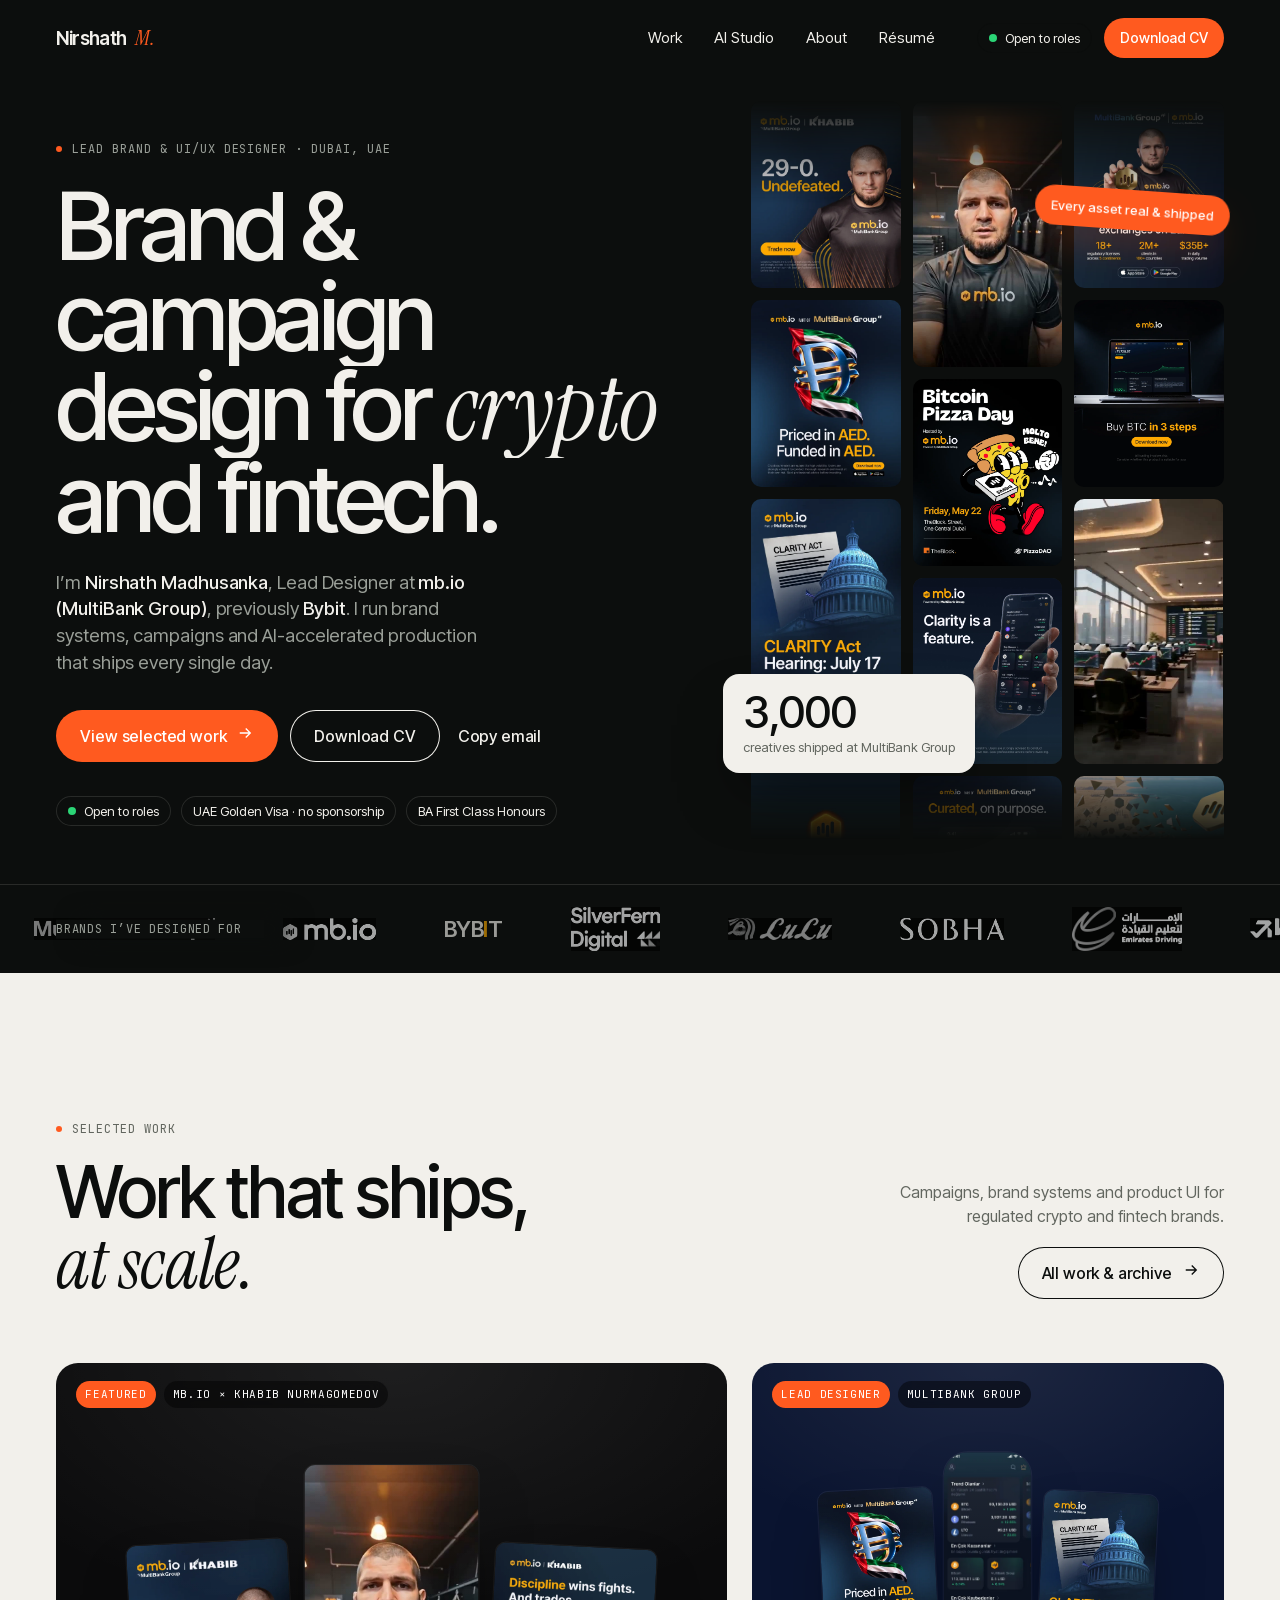
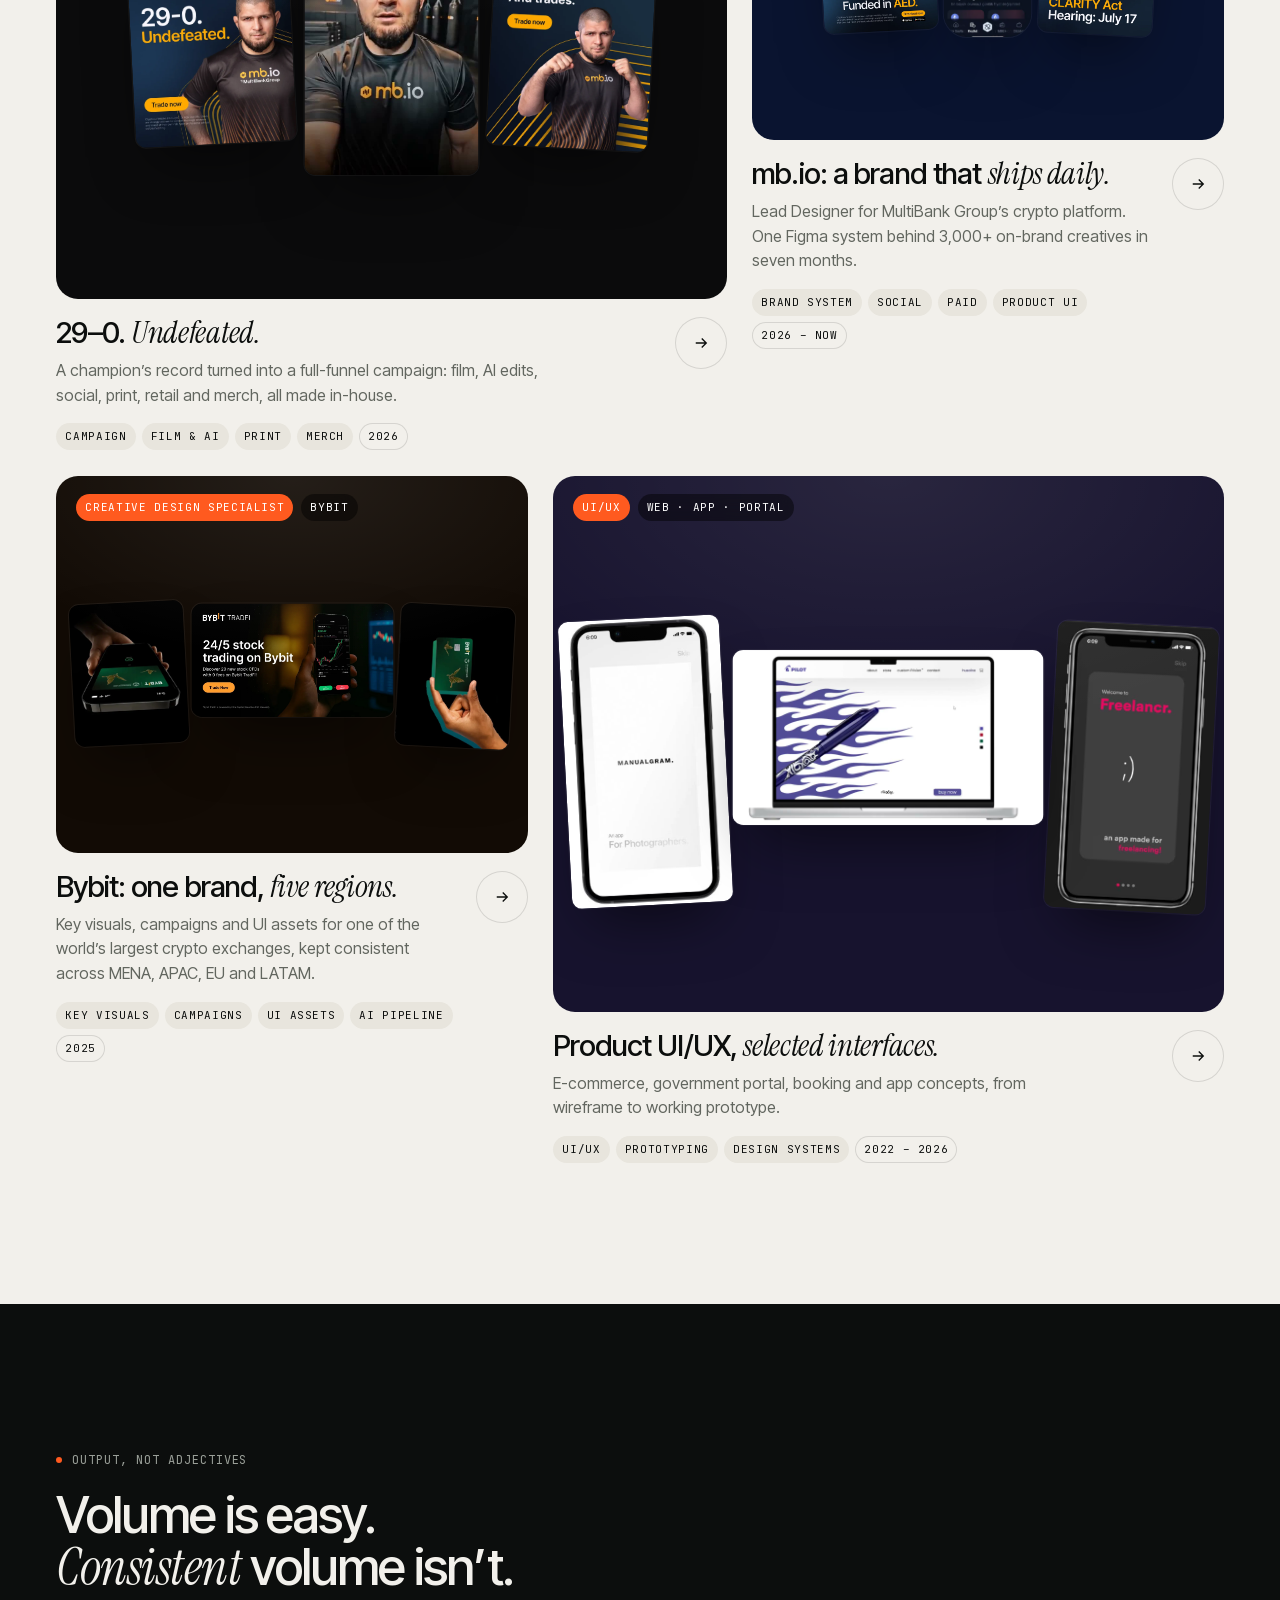
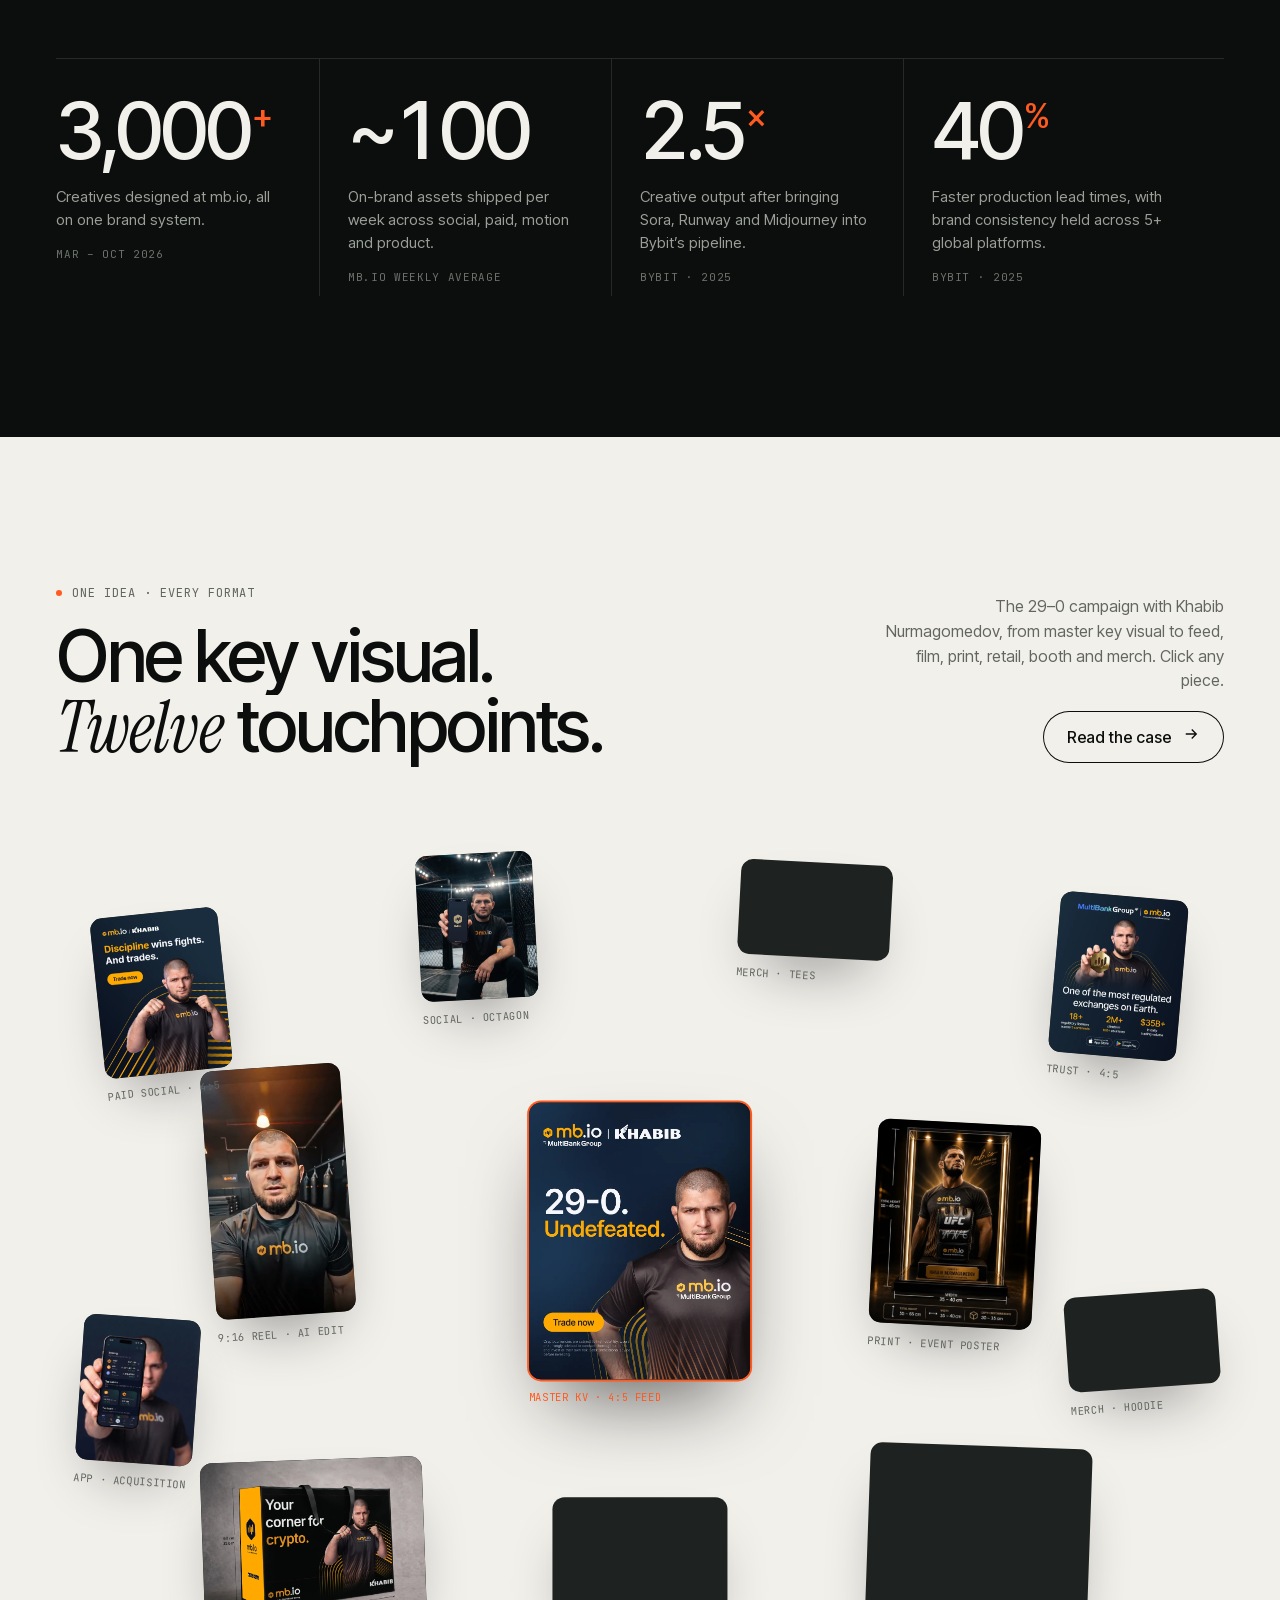
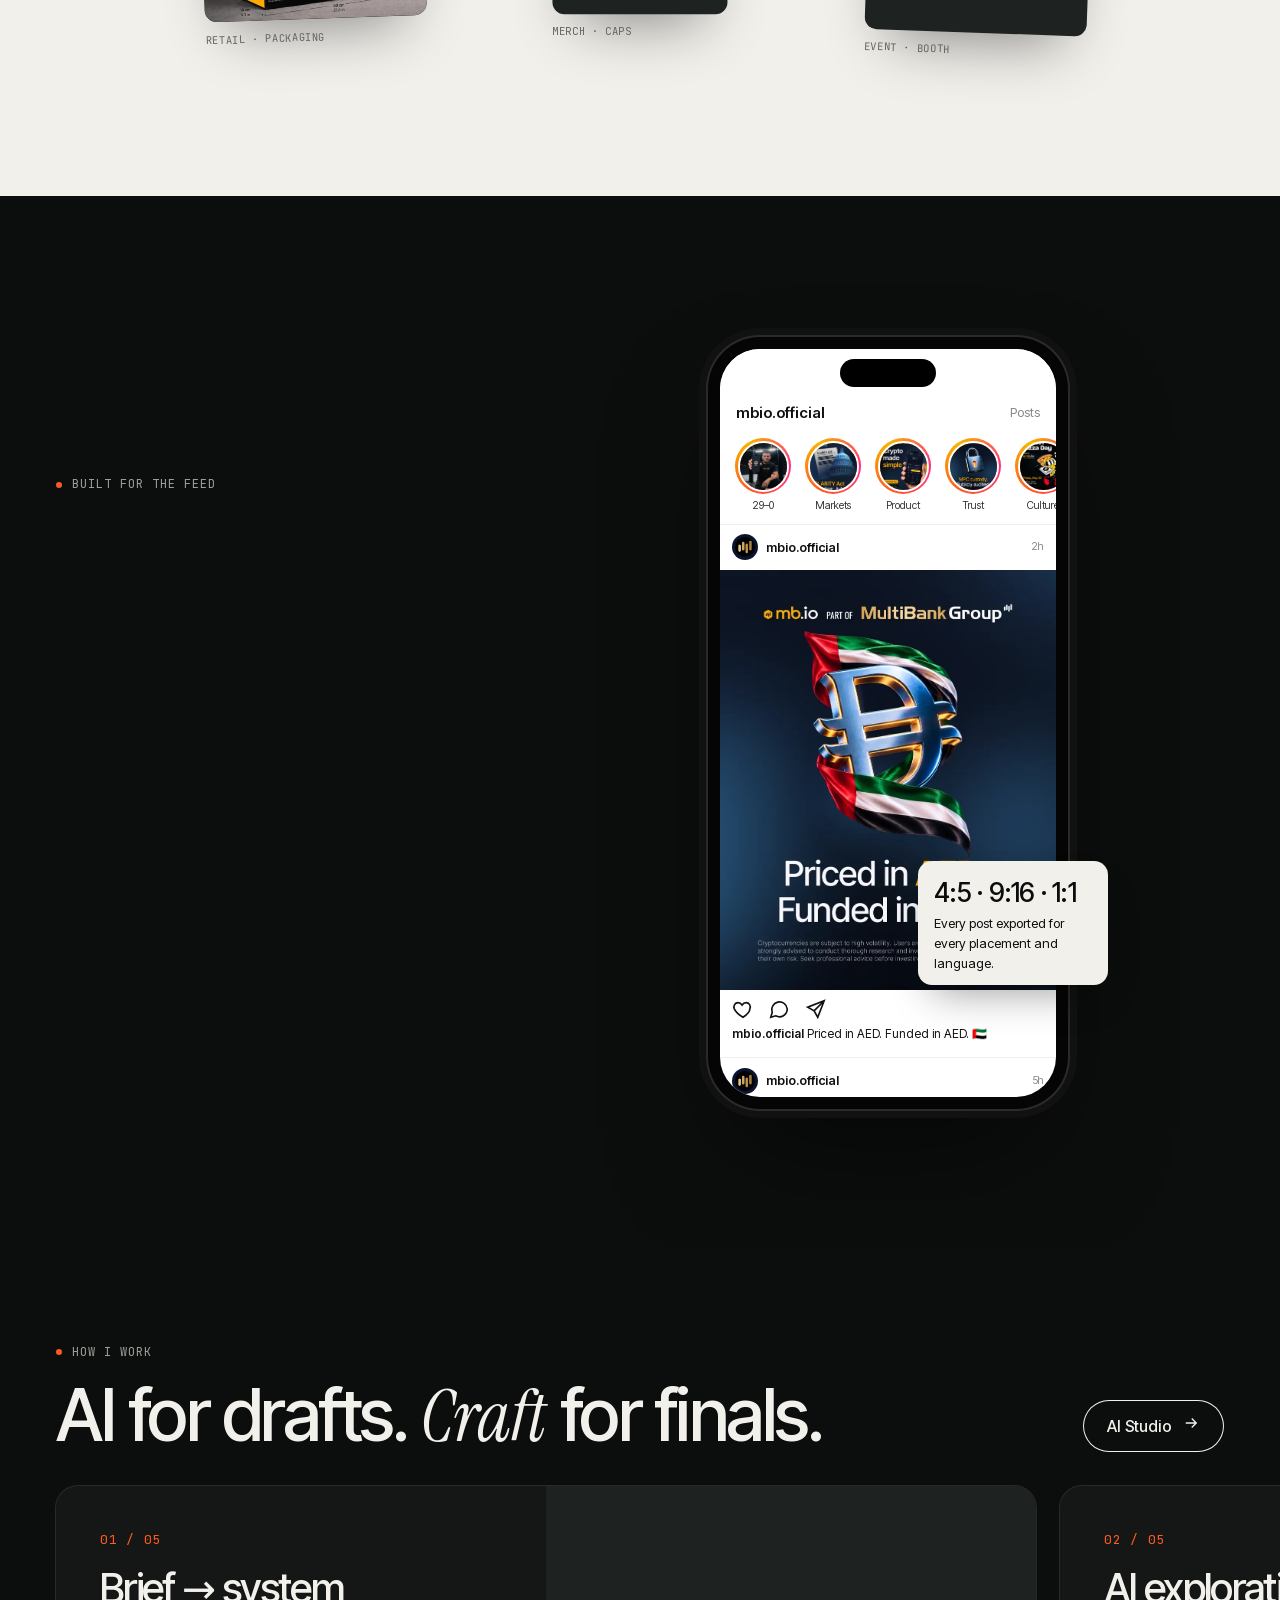
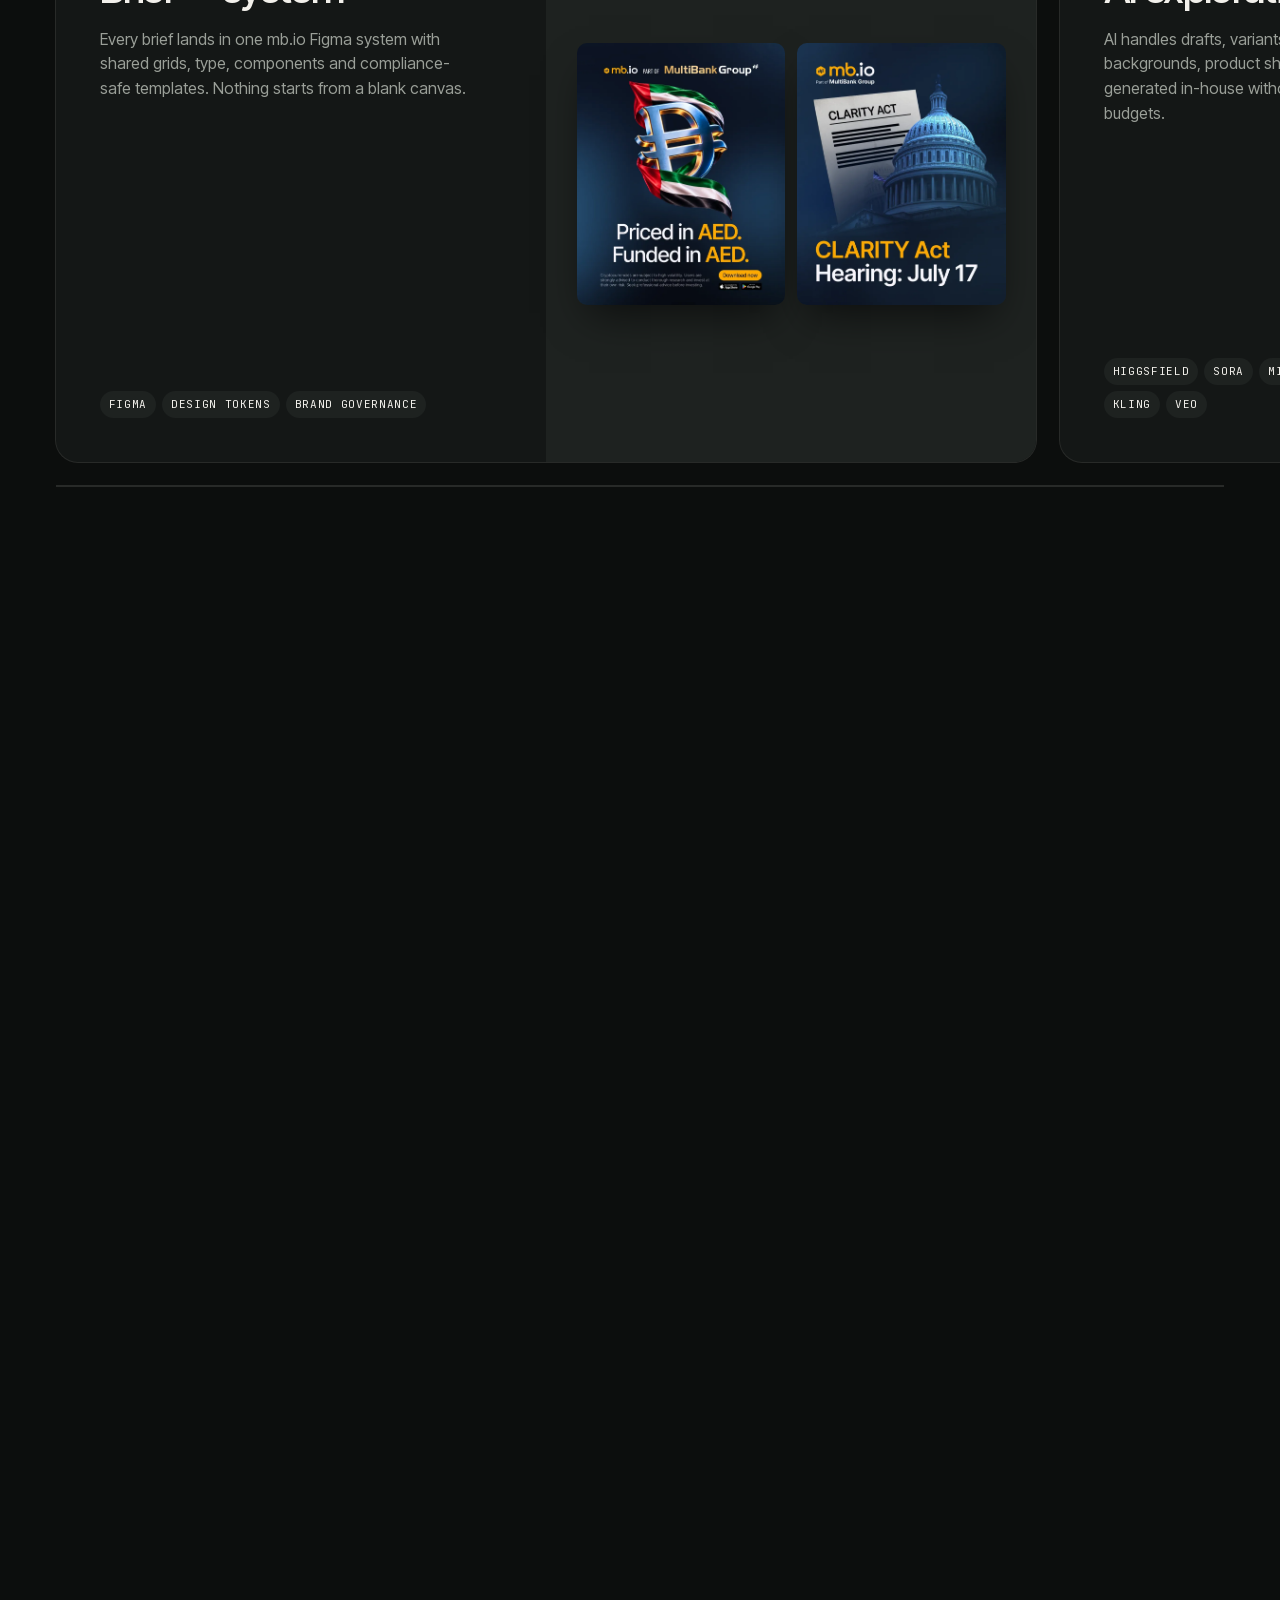
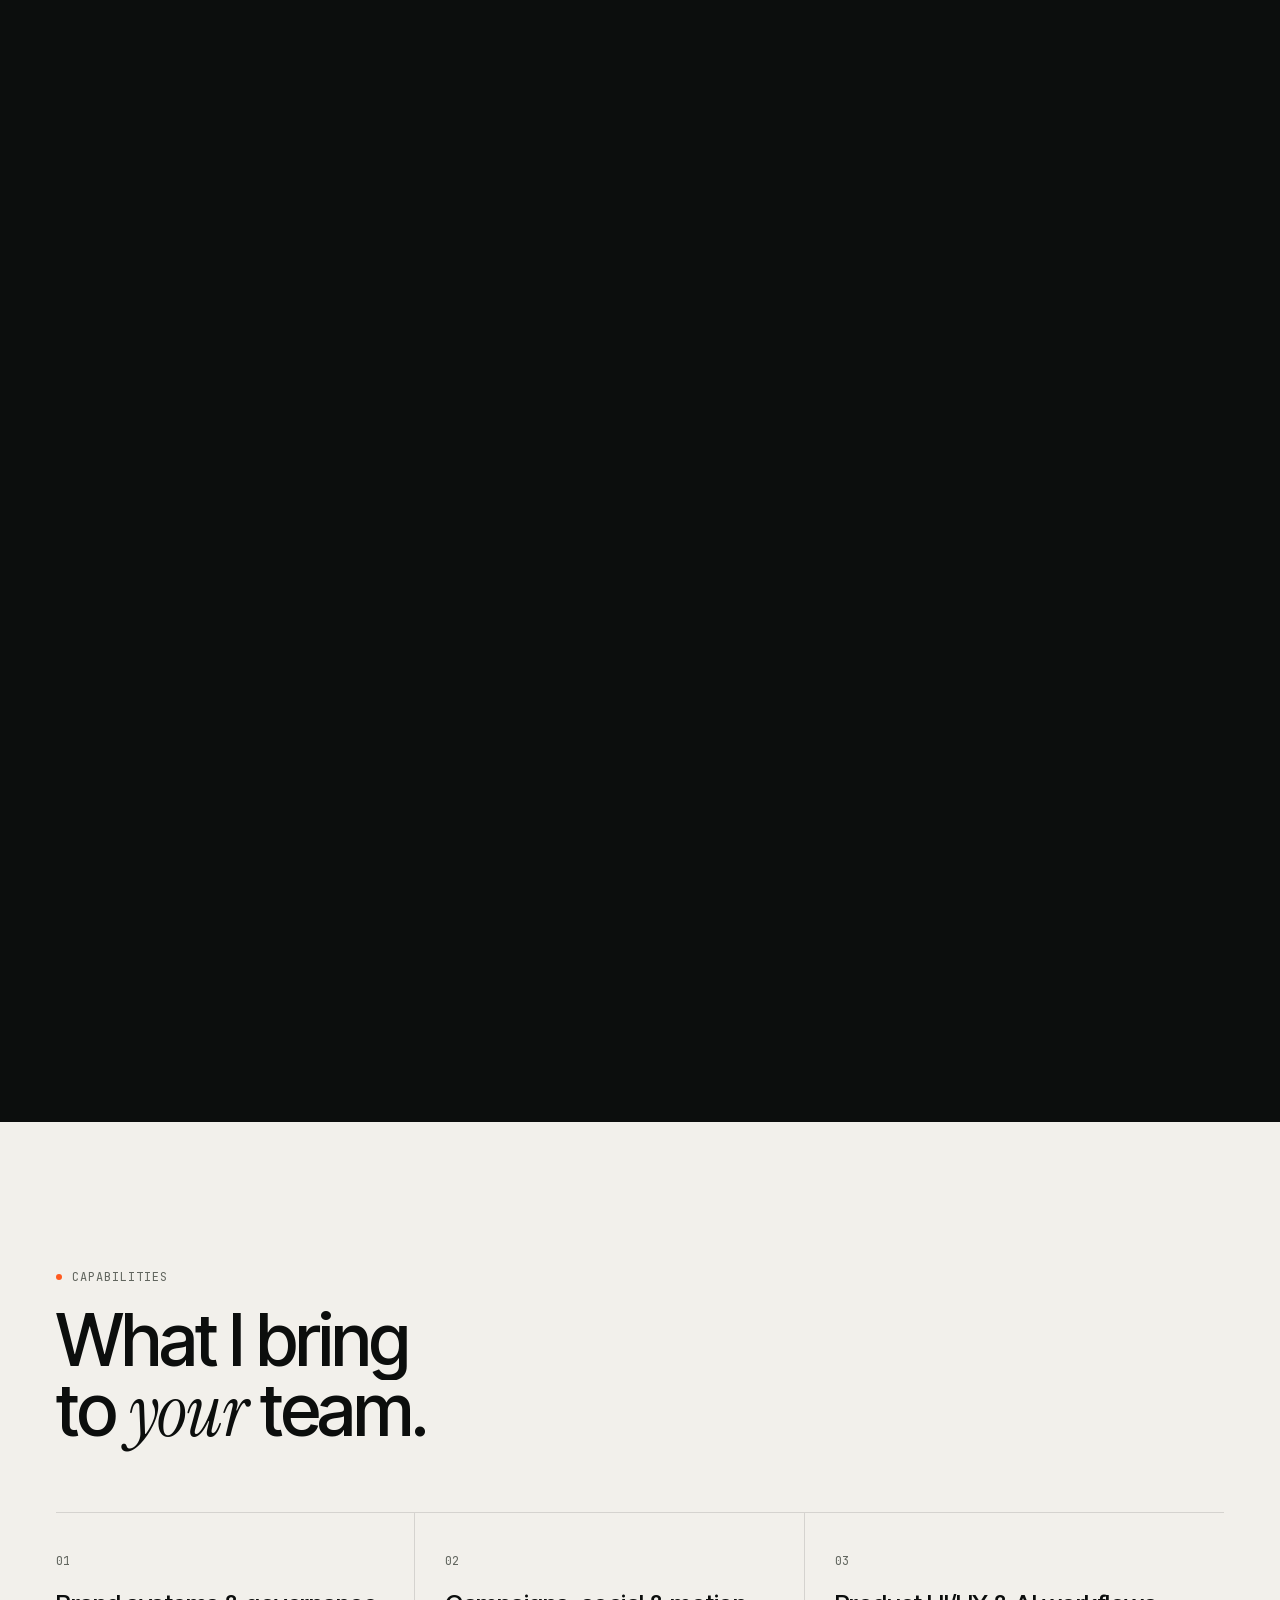
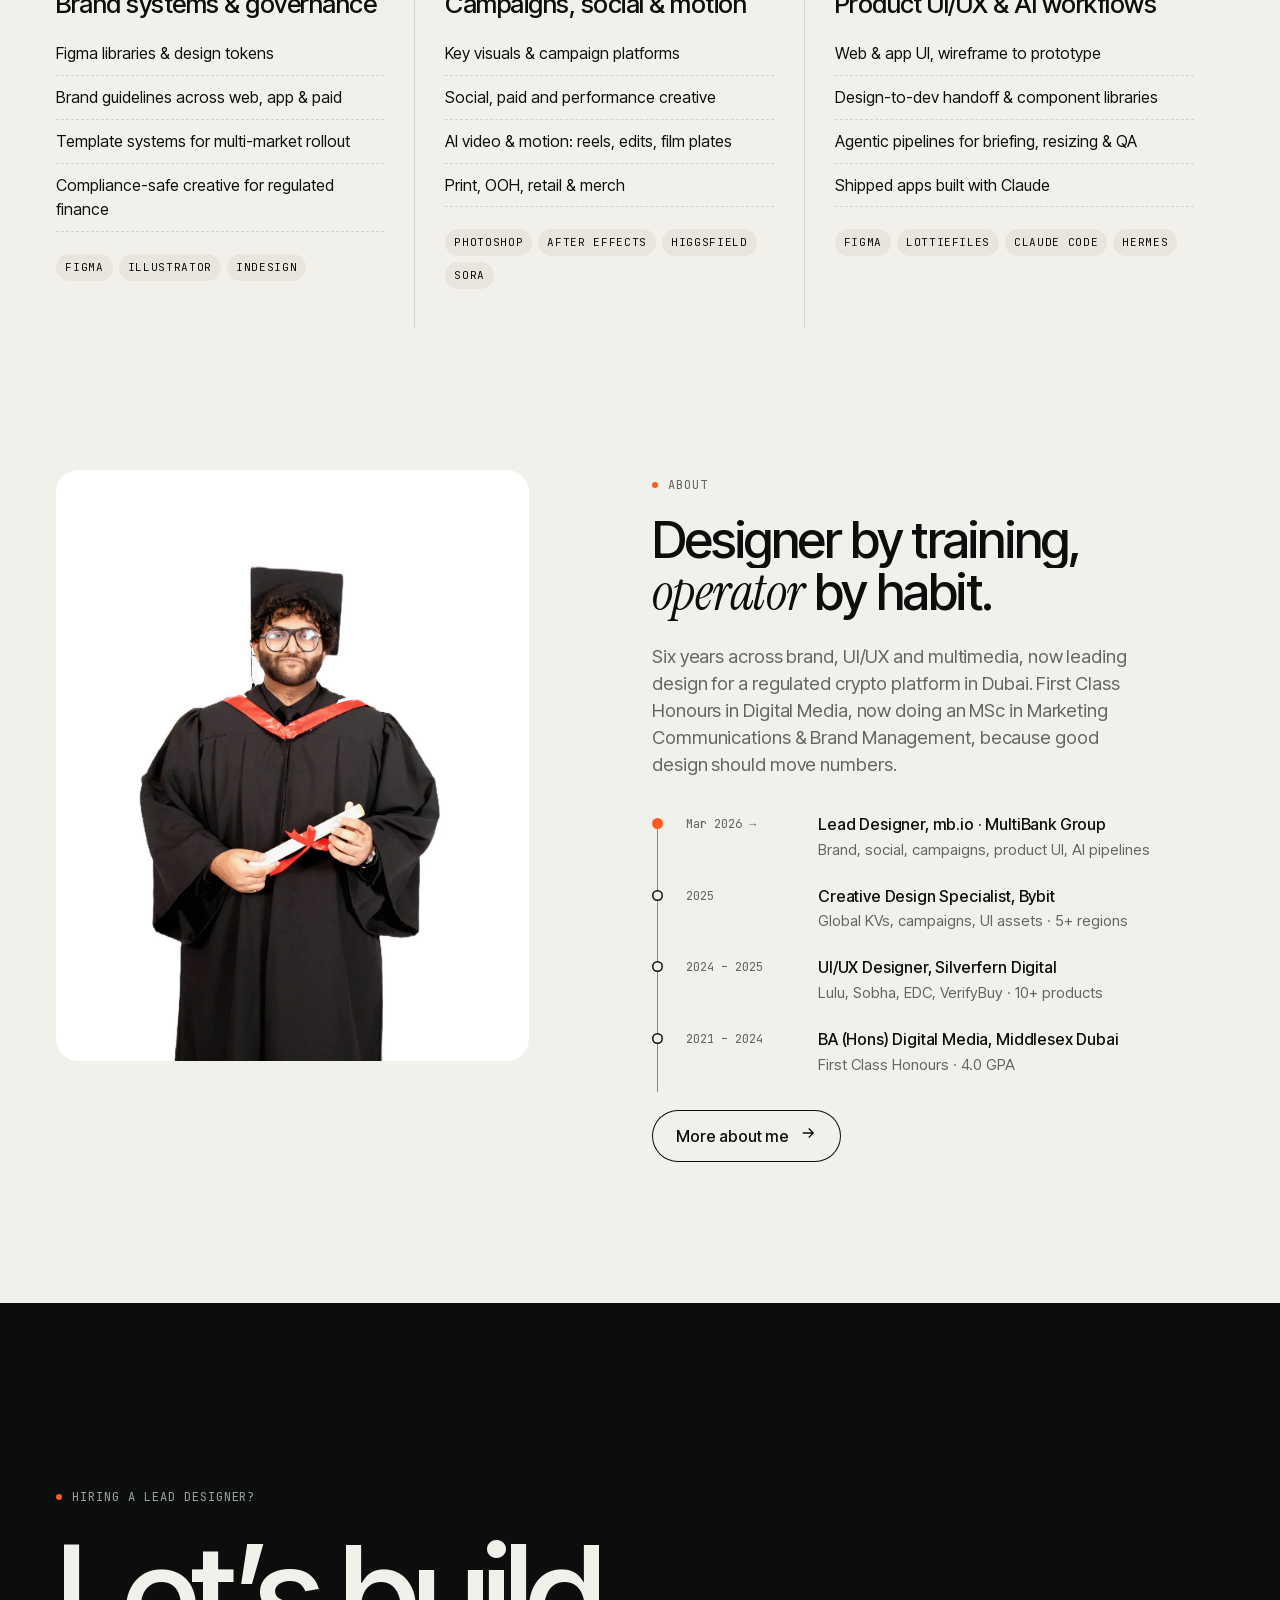
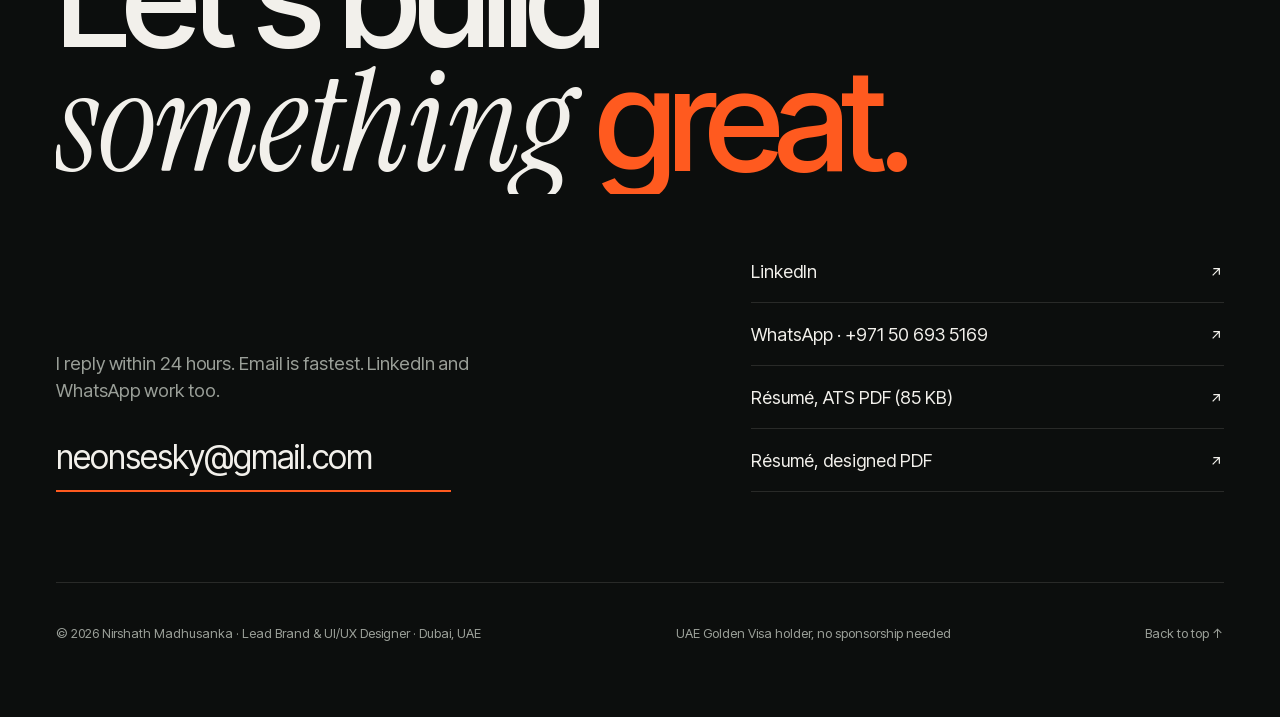
==== index.html @ b3720679 "Redesign updates: 3,000+ creatives at MultiBank Group, open to roles, nickname Nirsh, refreshed soci" ====
<!doctype html>
<html lang="en">
<head>
<meta charset="utf-8">
<meta name="viewport" content="width=device-width,initial-scale=1,viewport-fit=cover">
<title>Nirshath Madhusanka · Lead Brand &amp; UI/UX Designer, Dubai</title>
<meta name="description" content="Lead Designer at mb.io (MultiBank Group), previously Bybit. Brand systems, campaigns, social, motion and product UI for crypto &amp; fintech, with 3,000+ creatives shipped.">
<meta name="theme-color" content="#0C0E0D">
<meta property="og:type" content="website">
<meta property="og:title" content="Nirshath Madhusanka · Lead Brand &amp; UI/UX Designer, Dubai">
<meta property="og:description" content="Lead Designer at mb.io (MultiBank Group), previously Bybit. Brand systems, campaigns, social, motion and product UI for crypto &amp; fintech, with 3,000+ creatives shipped.">
<meta property="og:image" content="assets/og.jpg">
<meta name="twitter:card" content="summary_large_image">
<link rel="icon" href="assets/favicon.svg" type="image/svg+xml">
<link rel="preload" href="assets/fonts/InterTight-500-normal.woff2" as="font" type="font/woff2" crossorigin>
<link rel="stylesheet" href="assets/css/site.css">
<script type="application/ld+json">{"@context": "https://schema.org", "@type": "Person", "name": "Nirshath Madhusanka", "jobTitle": "Lead Brand & UI/UX Designer", "worksFor": {"@type": "Organization", "name": "MultiBank Group (mb.io)"}, "address": {"@type": "PostalAddress", "addressLocality": "Dubai", "addressCountry": "AE"}, "email": "neonsesky@gmail.com", "sameAs": ["https://www.linkedin.com/in/nirshath/"]}</script>
</head>
<body>
<a class="sr-only" href="#main">Skip to content</a>
<header class="nav">
  <div class="wrap nav__in">
    <a class="nav__logo" href="index.html" aria-label="Nirshath Madhusanka, home">Nirshath<span class="serif">M.</span></a>
    <nav class="nav__links" aria-label="Primary"><a href="work.html">Work</a><a href="ai.html">AI Studio</a><a href="about.html">About</a><a href="resume.html">Résumé</a></nav>
    <div class="nav__cta">
      <span class="pill nav__status"><i class="dot"></i>Open to roles</span>
      <a class="btn btn--accent btn--sm" href="assets/files/Nirshath-Madhusanka-CV-ATS.pdf" download>Download CV</a>
      <button class="nav__burger" aria-label="Menu" aria-expanded="false"><span></span></button>
    </div>
  </div>
</header>
<div class="menu" aria-label="Menu">
  <a class="big" href="index.html">Home</a><a class="big" href="work.html">Work</a><a class="big" href="ai.html">AI Studio</a><a class="big" href="about.html">About</a><a class="big" href="resume.html">Résumé</a>
  <div class="row"><a class="btn btn--accent" href="assets/files/Nirshath-Madhusanka-CV-ATS.pdf" download>Download CV</a><button class="btn btn--line" data-copy>Copy email</button></div>
</div>
<main id="main">

<section class="dark hero">
  <div class="wrap hero__grid">
    <div class="hero__copy">
      <span class="eyebrow rv">Lead Brand &amp; UI/UX Designer · Dubai, UAE</span>
      <h1 class="display split"><span class="ln"><span>Brand &amp; campaign</span></span><span class="ln"><span>design for <span class="serif">crypto</span></span></span><span class="ln"><span>and fintech.</span></span></h1>
      <p class="lead rv rv-d2">I’m <b style="color:var(--paper);font-weight:500">Nirshath Madhusanka</b>, Lead Designer at <b style="color:var(--paper);font-weight:500">mb.io (MultiBank Group)</b>, previously <b style="color:var(--paper);font-weight:500">Bybit</b>. I run brand systems, campaigns and AI-accelerated production that ships every single day.</p>
      <div class="hero__ctas rv rv-d3">
        <a class="btn btn--accent" href="work.html">View selected work <span class="arr"><svg width="18" height="18" viewBox="0 0 24 24" fill="none" stroke="currentColor" stroke-width="1.8" aria-hidden="true"><path d="M5 12h14M13 6l6 6-6 6"/></svg></span></a>
        <a class="btn btn--line" href="assets/files/Nirshath-Madhusanka-CV-ATS.pdf" download>Download CV</a>
        <button class="btn btn--ghost" data-copy>Copy email</button>
      </div>
      <div class="hero__facts rv rv-d4">
        <span class="pill"><i class="dot"></i>Open to roles</span>
        <span class="pill">UAE Golden Visa · no sponsorship</span>
        <span class="pill">BA First Class Honours</span>
      </div>
    </div>
    <div class="hero__wall rv rv-d2" aria-label="A wall of shipped creatives">
      <div class="wall"><div class="wall__col"><div class="wall__item"><img src="assets/img/02ae95_ae9f9ee519a64780a805fca706f5983c.webp" alt="mb.io creative" width="877" height="1100" loading=lazy decoding=async></div><div class="wall__item"><img src="assets/img/02ae95_7be0509f4a33416bb7d4967118e075a1.webp" alt="mb.io creative" width="877" height="1100" loading=lazy decoding=async></div><div class="wall__item"><img src="assets/img/02ae95_0133b6dd12a94e57b29feb9f3d880ee1.webp" alt="mb.io creative" width="877" height="1100" loading=lazy decoding=async></div><div class="wall__item tall"><video data-src="assets/v/73cbb6.mp4" poster="assets/v/73cbb6.jpg" muted loop playsinline preload="none" data-autoplay aria-label=""></video></div><div class="wall__item"><img src="assets/img/847f3b_4e7479c3c6e18fc87a580db307992138.webp" alt="mb.io creative" width="1080" height="1355" loading=lazy decoding=async></div><div class="wall__item"><img src="assets/img/7111f2_32de1209b729ace0df89f6ccd46cbff8.webp" alt="mb.io creative" width="1080" height="1355" loading=lazy decoding=async></div><div class="wall__item"><img src="assets/img/6f1793_9a13e187b8349aa20085dd571b4dd8dd.webp" alt="mb.io creative" width="1080" height="1355" loading=lazy decoding=async></div><div class="wall__item"><img aria-hidden=true src="assets/img/02ae95_ae9f9ee519a64780a805fca706f5983c.webp" alt="mb.io creative" width="877" height="1100" loading=lazy decoding=async></div><div class="wall__item"><img aria-hidden=true src="assets/img/02ae95_7be0509f4a33416bb7d4967118e075a1.webp" alt="mb.io creative" width="877" height="1100" loading=lazy decoding=async></div><div class="wall__item"><img aria-hidden=true src="assets/img/02ae95_0133b6dd12a94e57b29feb9f3d880ee1.webp" alt="mb.io creative" width="877" height="1100" loading=lazy decoding=async></div><div class="wall__item tall"><video data-src="assets/v/73cbb6.mp4" poster="assets/v/73cbb6.jpg" muted loop playsinline preload="none" data-autoplay aria-label=""></video></div><div class="wall__item"><img aria-hidden=true src="assets/img/847f3b_4e7479c3c6e18fc87a580db307992138.webp" alt="mb.io creative" width="1080" height="1355" loading=lazy decoding=async></div><div class="wall__item"><img aria-hidden=true src="assets/img/7111f2_32de1209b729ace0df89f6ccd46cbff8.webp" alt="mb.io creative" width="1080" height="1355" loading=lazy decoding=async></div><div class="wall__item"><img aria-hidden=true src="assets/img/6f1793_9a13e187b8349aa20085dd571b4dd8dd.webp" alt="mb.io creative" width="1080" height="1355" loading=lazy decoding=async></div></div><div class="wall__col"><div class="wall__item tall"><video data-src="assets/v/cd34fd.mp4" poster="assets/v/cd34fd.jpg" muted loop playsinline preload="none" data-autoplay aria-label=""></video></div><div class="wall__item"><img src="assets/img/12123b_12249c25426b8ff7a50eca059cbbe0b9.webp" alt="mb.io creative" width="1080" height="1350" loading=lazy decoding=async></div><div class="wall__item"><img src="assets/img/bb5242_1abb2c5026e4d489b306f3f6763d98cb.webp" alt="mb.io creative" width="1080" height="1350" loading=lazy decoding=async></div><div class="wall__item"><img src="assets/img/3d1a29_73afbf4c952efdfef2488c5466f97071.webp" alt="mb.io creative" width="1080" height="1355" loading=lazy decoding=async></div><div class="wall__item tall"><video data-src="assets/v/aee33f.mp4" poster="assets/v/aee33f.jpg" muted loop playsinline preload="none" data-autoplay aria-label=""></video></div><div class="wall__item"><img src="assets/img/02ae95_2e8f1bcc918d4be6b4332568a418cec1.webp" alt="mb.io creative" width="880" height="1100" loading=lazy decoding=async></div><div class="wall__item"><img src="assets/img/02ae95_5e36b820e2814aa8946b8089c430f183.webp" alt="mb.io creative" width="880" height="1100" loading=lazy decoding=async></div><div class="wall__item tall"><video data-src="assets/v/cd34fd.mp4" poster="assets/v/cd34fd.jpg" muted loop playsinline preload="none" data-autoplay aria-label=""></video></div><div class="wall__item"><img aria-hidden=true src="assets/img/12123b_12249c25426b8ff7a50eca059cbbe0b9.webp" alt="mb.io creative" width="1080" height="1350" loading=lazy decoding=async></div><div class="wall__item"><img aria-hidden=true src="assets/img/bb5242_1abb2c5026e4d489b306f3f6763d98cb.webp" alt="mb.io creative" width="1080" height="1350" loading=lazy decoding=async></div><div class="wall__item"><img aria-hidden=true src="assets/img/3d1a29_73afbf4c952efdfef2488c5466f97071.webp" alt="mb.io creative" width="1080" height="1355" loading=lazy decoding=async></div><div class="wall__item tall"><video data-src="assets/v/aee33f.mp4" poster="assets/v/aee33f.jpg" muted loop playsinline preload="none" data-autoplay aria-label=""></video></div><div class="wall__item"><img aria-hidden=true src="assets/img/02ae95_2e8f1bcc918d4be6b4332568a418cec1.webp" alt="mb.io creative" width="880" height="1100" loading=lazy decoding=async></div><div class="wall__item"><img aria-hidden=true src="assets/img/02ae95_5e36b820e2814aa8946b8089c430f183.webp" alt="mb.io creative" width="880" height="1100" loading=lazy decoding=async></div></div><div class="wall__col"><div class="wall__item"><img src="assets/img/02ae95_f722fce714924f31b3efb70078e084ed.webp" alt="mb.io creative" width="880" height="1100" loading=lazy decoding=async></div><div class="wall__item"><img src="assets/img/def9ea_8c5148ee1cc11e784fec7fe36c9f69e6.webp" alt="mb.io creative" width="1080" height="1350" loading=lazy decoding=async></div><div class="wall__item tall"><video data-src="assets/v/dd9e99.mp4" poster="assets/v/dd9e99.jpg" muted loop playsinline preload="none" data-autoplay aria-label=""></video></div><div class="wall__item"><img src="assets/img/4fd7a7_88b9f3a2dda15af442858ad951d4a030.webp" alt="mb.io creative" width="1600" height="900" loading=lazy decoding=async></div><div class="wall__item"><img src="assets/img/02ae95_ce149796893c418ba8e7d6a52ba36a52.webp" alt="mb.io creative" width="880" height="1100" loading=lazy decoding=async></div><div class="wall__item"><img src="assets/img/02ae95_de7cfcf5b1f14f1cac0915714d557712.webp" alt="mb.io creative" width="880" height="1100" loading=lazy decoding=async></div><div class="wall__item"><img src="assets/img/02ae95_8b8d662f02f4430d9684aff861ad2c2d.webp" alt="mb.io creative" width="880" height="1100" loading=lazy decoding=async></div><div class="wall__item"><img aria-hidden=true src="assets/img/02ae95_f722fce714924f31b3efb70078e084ed.webp" alt="mb.io creative" width="880" height="1100" loading=lazy decoding=async></div><div class="wall__item"><img aria-hidden=true src="assets/img/def9ea_8c5148ee1cc11e784fec7fe36c9f69e6.webp" alt="mb.io creative" width="1080" height="1350" loading=lazy decoding=async></div><div class="wall__item tall"><video data-src="assets/v/dd9e99.mp4" poster="assets/v/dd9e99.jpg" muted loop playsinline preload="none" data-autoplay aria-label=""></video></div><div class="wall__item"><img aria-hidden=true src="assets/img/4fd7a7_88b9f3a2dda15af442858ad951d4a030.webp" alt="mb.io creative" width="1600" height="900" loading=lazy decoding=async></div><div class="wall__item"><img aria-hidden=true src="assets/img/02ae95_ce149796893c418ba8e7d6a52ba36a52.webp" alt="mb.io creative" width="880" height="1100" loading=lazy decoding=async></div><div class="wall__item"><img aria-hidden=true src="assets/img/02ae95_de7cfcf5b1f14f1cac0915714d557712.webp" alt="mb.io creative" width="880" height="1100" loading=lazy decoding=async></div><div class="wall__item"><img aria-hidden=true src="assets/img/02ae95_8b8d662f02f4430d9684aff861ad2c2d.webp" alt="mb.io creative" width="880" height="1100" loading=lazy decoding=async></div></div></div>
      <div class="hero__counter"><b data-count="3000" data-dur="2200">0</b><span>creatives shipped at MultiBank Group</span></div>
      <div class="hero__badge">Every asset real &amp; shipped</div>
    </div>
  </div>
  <div class="marquee" aria-label="Brands I've designed for">
    <span class="marquee__label mono" style="color:var(--muted-d)">Brands I’ve designed for</span>
    <div class="marquee__track"><div class="marquee__item"><img src="assets/logo/f5cd42.webp" alt="MultiBank Group" loading="lazy" class="wide"></div><div class="marquee__item"><img src="assets/logo/1f157f.webp" alt="mb.io" loading="lazy" class="wide"></div><div class="marquee__item"><span class="wordmark" aria-label="Bybit">BYB<span style="color:#F7A600">I</span>T</span></div><div class="marquee__item"><img src="assets/logo/16a491.webp" alt="Silverfern Digital" loading="lazy"></div><div class="marquee__item"><img src="assets/logo/7f2741.webp" alt="LuLu" loading="lazy" class="wide"></div><div class="marquee__item"><img src="assets/logo/4010c5.webp" alt="Sobha" loading="lazy" class="wide"></div><div class="marquee__item"><img src="assets/logo/e9cc67.webp" alt="Emirates Driving Company" loading="lazy"></div><div class="marquee__item"><img src="assets/logo/47871f.webp" alt="VerifyBuy" loading="lazy" class="wide"></div><div class="marquee__item"><img src="assets/logo/a56fe2.webp" alt="Learners Point Academy" loading="lazy"></div><div class="marquee__item"><img src="assets/logo/81ee22.webp" alt="Al Noor" loading="lazy" class="wide"></div><div class="marquee__item"><img src="assets/logo/a3f42d.webp" alt="ReCook" loading="lazy" class="wide"></div><div class="marquee__item"><img src="assets/logo/406de4.webp" alt="Stay by Latinem" loading="lazy"></div><div class="marquee__item"><img src="assets/logo/c4f86e.webp" alt="YP Club" loading="lazy"></div><div class="marquee__item"><img src="assets/logo/f6f0cf.webp" alt="Growth Partners" loading="lazy"></div><div class="marquee__item"><img src="assets/logo/3dca83.webp" alt="Sidefix" loading="lazy" class="wide"></div><div class="marquee__item"><img src="assets/logo/f5cd42.webp" alt="MultiBank Group" loading="lazy" class="wide"></div><div class="marquee__item"><img src="assets/logo/1f157f.webp" alt="mb.io" loading="lazy" class="wide"></div><div class="marquee__item"><span class="wordmark" aria-label="Bybit">BYB<span style="color:#F7A600">I</span>T</span></div><div class="marquee__item"><img src="assets/logo/16a491.webp" alt="Silverfern Digital" loading="lazy"></div><div class="marquee__item"><img src="assets/logo/7f2741.webp" alt="LuLu" loading="lazy" class="wide"></div><div class="marquee__item"><img src="assets/logo/4010c5.webp" alt="Sobha" loading="lazy" class="wide"></div><div class="marquee__item"><img src="assets/logo/e9cc67.webp" alt="Emirates Driving Company" loading="lazy"></div><div class="marquee__item"><img src="assets/logo/47871f.webp" alt="VerifyBuy" loading="lazy" class="wide"></div><div class="marquee__item"><img src="assets/logo/a56fe2.webp" alt="Learners Point Academy" loading="lazy"></div><div class="marquee__item"><img src="assets/logo/81ee22.webp" alt="Al Noor" loading="lazy" class="wide"></div><div class="marquee__item"><img src="assets/logo/a3f42d.webp" alt="ReCook" loading="lazy" class="wide"></div><div class="marquee__item"><img src="assets/logo/406de4.webp" alt="Stay by Latinem" loading="lazy"></div><div class="marquee__item"><img src="assets/logo/c4f86e.webp" alt="YP Club" loading="lazy"></div><div class="marquee__item"><img src="assets/logo/f6f0cf.webp" alt="Growth Partners" loading="lazy"></div><div class="marquee__item"><img src="assets/logo/3dca83.webp" alt="Sidefix" loading="lazy" class="wide"></div></div>
  </div>
</section>

<section class="sec">
  <div class="wrap">
    <div class="sec-head">
      <div class="l"><span class="eyebrow rv">Selected work</span><h2 class="h1 split"><span class="ln"><span>Work that ships,</span></span><span class="ln"><span><span class="serif">at scale.</span></span></span></h2></div>
      <div class="r rv"><p class="muted" style="max-width:34ch;margin-bottom:18px">Campaigns, brand systems and product UI for regulated crypto and fintech brands.</p><a class="btn btn--line" href="work.html">All work &amp; archive <span class="arr"><svg width="18" height="18" viewBox="0 0 24 24" fill="none" stroke="currentColor" stroke-width="1.8" aria-hidden="true"><path d="M5 12h14M13 6l6 6-6 6"/></svg></span></a></div>
    </div>
    <div class="cases"><a class="case case--wide rv" href="work/khabib-29-0.html" data-hover data-cursor="View case">
  <div class="case__media" style="--bg:#0B0B0C"><div class="case__client"><span class="tag hot">Featured</span><span class="tag">mb.io × Khabib Nurmagomedov</span></div><div class="collage"><div class="c-45"><img src="assets/img/02ae95_ae9f9ee519a64780a805fca706f5983c.webp" alt="" width="877" height="1100" loading=lazy decoding=async></div><div class="c-916"><video data-src="assets/v/cd34fd.mp4" poster="assets/v/cd34fd.jpg" muted loop playsinline preload="none" aria-label=""></video></div><div class="c-45"><img src="assets/img/02ae95_de7cfcf5b1f14f1cac0915714d557712.webp" alt="" width="880" height="1100" loading=lazy decoding=async></div></div></div>
  <div class="case__meta">
    <div>
      <h3 class="case__title">29–0. <span class="serif">Undefeated.</span></h3>
      <p class="case__desc">A champion’s record turned into a full-funnel campaign: film, AI edits, social, print, retail and merch, all made in-house.</p>
      <div class="case__tags"><span class="tag">Campaign</span><span class="tag">Film & AI</span><span class="tag">Print</span><span class="tag">Merch</span><span class="tag" style="background:none;box-shadow:inset 0 0 0 1px var(--line)">2026</span></div>
    </div>
    <span class="case__arrow"><svg width="18" height="18" viewBox="0 0 24 24" fill="none" stroke="currentColor" stroke-width="1.8" aria-hidden="true"><path d="M5 12h14M13 6l6 6-6 6"/></svg></span>
  </div>
</a><a class="case case--narrow rv" href="work/mbio.html" data-hover data-cursor="View case">
  <div class="case__media" style="--bg:#0A1430"><div class="case__client"><span class="tag hot">Lead Designer</span><span class="tag">MultiBank Group</span></div><div class="collage"><div class="c-45"><img src="assets/img/02ae95_7be0509f4a33416bb7d4967118e075a1.webp" alt="" width="877" height="1100" loading=lazy decoding=async></div><div class="c-phone"><img src="assets/img/02ae95_f8ccf3c3a453490cb390f673c788ea4a.webp" alt="" width="375" height="814" loading=lazy decoding=async></div><div class="c-45"><img src="assets/img/02ae95_0133b6dd12a94e57b29feb9f3d880ee1.webp" alt="" width="877" height="1100" loading=lazy decoding=async></div></div></div>
  <div class="case__meta">
    <div>
      <h3 class="case__title">mb.io: a brand that <span class="serif">ships daily.</span></h3>
      <p class="case__desc">Lead Designer for MultiBank Group’s crypto platform. One Figma system behind 3,000+ on-brand creatives in seven months.</p>
      <div class="case__tags"><span class="tag">Brand system</span><span class="tag">Social</span><span class="tag">Paid</span><span class="tag">Product UI</span><span class="tag" style="background:none;box-shadow:inset 0 0 0 1px var(--line)">2026 – now</span></div>
    </div>
    <span class="case__arrow"><svg width="18" height="18" viewBox="0 0 24 24" fill="none" stroke="currentColor" stroke-width="1.8" aria-hidden="true"><path d="M5 12h14M13 6l6 6-6 6"/></svg></span>
  </div>
</a><a class="case case--narrow rv" href="work/bybit.html" data-hover data-cursor="View case">
  <div class="case__media" style="--bg:#120B05"><div class="case__client"><span class="tag hot">Creative Design Specialist</span><span class="tag">Bybit</span></div><div class="collage"><div class="c-45"><img src="assets/img/02ae95_bc3d6f12f1734c998a6edc1ef14fe106.webp" alt="" width="645" height="804" loading=lazy decoding=async></div><div class="c-169" style="width:46%"><img src="assets/img/02ae95_b75c3ad97efd46ba810506f216377a44.webp" alt="" width="1600" height="900" loading=lazy decoding=async></div><div class="c-45"><img src="assets/img/02ae95_25838ae6c76e4e7e870a3d91c3c15a92.webp" alt="" width="646" height="805" loading=lazy decoding=async></div></div></div>
  <div class="case__meta">
    <div>
      <h3 class="case__title">Bybit: one brand, <span class="serif">five regions.</span></h3>
      <p class="case__desc">Key visuals, campaigns and UI assets for one of the world’s largest crypto exchanges, kept consistent across MENA, APAC, EU and LATAM.</p>
      <div class="case__tags"><span class="tag">Key visuals</span><span class="tag">Campaigns</span><span class="tag">UI assets</span><span class="tag">AI pipeline</span><span class="tag" style="background:none;box-shadow:inset 0 0 0 1px var(--line)">2025</span></div>
    </div>
    <span class="case__arrow"><svg width="18" height="18" viewBox="0 0 24 24" fill="none" stroke="currentColor" stroke-width="1.8" aria-hidden="true"><path d="M5 12h14M13 6l6 6-6 6"/></svg></span>
  </div>
</a><a class="case case--wide rv" href="work/product-ui.html" data-hover data-cursor="View case">
  <div class="case__media" style="--bg:#17132E"><div class="case__client"><span class="tag hot">UI/UX</span><span class="tag">Web · App · Portal</span></div><div class="collage"><div class="c-916"><video data-src="assets/v/a874cc.mp4" poster="assets/v/a874cc.jpg" muted loop playsinline preload="none" aria-label=""></video></div><div class="c-169" style="width:50%"><video data-src="assets/v/4e077a.mp4" poster="assets/v/4e077a.jpg" muted loop playsinline preload="none" aria-label=""></video></div><div class="c-916"><video data-src="assets/v/38a7a1.mp4" poster="assets/v/38a7a1.jpg" muted loop playsinline preload="none" aria-label=""></video></div></div></div>
  <div class="case__meta">
    <div>
      <h3 class="case__title">Product UI/UX, <span class="serif">selected interfaces.</span></h3>
      <p class="case__desc">E-commerce, government portal, booking and app concepts, from wireframe to working prototype.</p>
      <div class="case__tags"><span class="tag">UI/UX</span><span class="tag">Prototyping</span><span class="tag">Design systems</span><span class="tag" style="background:none;box-shadow:inset 0 0 0 1px var(--line)">2022 – 2026</span></div>
    </div>
    <span class="case__arrow"><svg width="18" height="18" viewBox="0 0 24 24" fill="none" stroke="currentColor" stroke-width="1.8" aria-hidden="true"><path d="M5 12h14M13 6l6 6-6 6"/></svg></span>
  </div>
</a></div>
  </div>
</section>

<section class="dark sec">
  <div class="wrap">
    <div class="sec-head">
      <div class="l"><span class="eyebrow rv">Output, not adjectives</span><h2 class="h2 split" style="max-width:16ch"><span class="ln"><span>Volume is easy.</span></span><span class="ln"><span><span class="serif">Consistent</span> volume isn’t.</span></span></h2></div>
    </div>
    <div class="stats">
      <div class="stat rv"><b><span data-count="3000">0</span><sup>+</sup></b><p>Creatives designed at mb.io, all on one brand system.</p><small>Mar – Oct 2026</small></div>
      <div class="stat rv rv-d1"><b>~<span data-count="100">0</span></b><p>On-brand assets shipped per week across social, paid, motion and product.</p><small>mb.io weekly average</small></div>
      <div class="stat rv rv-d2"><b><span data-count="2.5">0</span><sup>×</sup></b><p>Creative output after bringing Sora, Runway and Midjourney into Bybit’s pipeline.</p><small>Bybit · 2025</small></div>
      <div class="stat rv rv-d3"><b><span data-count="40">0</span><sup>%</sup></b><p>Faster production lead times, with brand consistency held across 5+ global platforms.</p><small>Bybit · 2025</small></div>
    </div>
  </div>
</section>

<section class="sec" style="overflow:hidden">
  <div class="wrap">
    <div class="sec-head">
      <div class="l"><span class="eyebrow rv">One idea · every format</span><h2 class="h1 split"><span class="ln"><span>One key visual.</span></span><span class="ln"><span><span class="serif">Twelve</span> touchpoints.</span></span></h2></div>
      <div class="r rv"><p class="muted" style="max-width:34ch;margin-bottom:18px">The 29–0 campaign with Khabib Nurmagomedov, from master key visual to feed, film, print, retail, booth and merch. Click any piece.</p><a class="btn btn--line" href="work/khabib-29-0.html">Read the case <span class="arr"><svg width="18" height="18" viewBox="0 0 24 24" fill="none" stroke="currentColor" stroke-width="1.8" aria-hidden="true"><path d="M5 12h14M13 6l6 6-6 6"/></svg></span></a></div>
    </div>
    <div class="burst" data-lb-group><div class="burst__item master" style="--x:0px;--y:0px;--r:0deg;--r0:0deg;--d:0s;" data-lb data-cap="Master KV · 4:5 feed" data-cursor="Open"><figure style="aspect-ratio:4/5"><img src="assets/img/02ae95_ae9f9ee519a64780a805fca706f5983c.webp" alt="Master KV · 4:5 feed" width="877" height="1100" loading=lazy decoding=async></figure><figcaption>Master KV · 4:5 feed</figcaption></div><div class="burst__item " style="--x:-31cqw;--y:-6cqh;--r:-4deg;--r0:-4deg;--d:.05s;--w:12%" data-lb data-cap="9:16 reel · AI edit" data-video="assets/v/cd34fd.mp4" data-cursor="Open"><figure style="aspect-ratio:9/16"><video data-src="assets/v/cd34fd.mp4" poster="assets/v/cd34fd.jpg" muted loop playsinline preload="none" data-autoplay aria-label=""></video></figure><figcaption>9:16 reel · AI edit</figcaption></div><div class="burst__item " style="--x:27cqw;--y:-2cqh;--r:3deg;--r0:3deg;--d:.1s;--w:14%" data-lb data-cap="Print · event poster" data-cursor="Open"><figure style="aspect-ratio:4/5"><img src="assets/img/02ae95_2e8f1bcc918d4be6b4332568a418cec1.webp" alt="Print · event poster" width="880" height="1100" loading=lazy decoding=async></figure><figcaption>Print · event poster</figcaption></div><div class="burst__item " style="--x:-28cqw;--y:36cqh;--r:-2deg;--r0:-2deg;--d:.15s;--w:19%" data-lb data-cap="Retail · packaging" data-cursor="Open"><figure style="aspect-ratio:1500/1074"><img src="assets/img/02ae95_16eff4afd04e4bbf8cfbe304fe119d95.webp" alt="Retail · packaging" width="1500" height="1074" loading=lazy decoding=async></figure><figcaption>Retail · packaging</figcaption></div><div class="burst__item " style="--x:29cqw;--y:36cqh;--r:2deg;--r0:2deg;--d:.2s;--w:19%" data-lb data-cap="Event · booth" data-cursor="Open"><figure style="aspect-ratio:1100/926"><img src="assets/img/02ae95_6456d29ddc514e148c985abf4770c8fe.webp" alt="Event · booth" width="1100" height="926" loading=lazy decoding=async></figure><figcaption>Event · booth</figcaption></div><div class="burst__item " style="--x:-41cqw;--y:-30cqh;--r:-6deg;--r0:-6deg;--d:.25s;--w:11%" data-lb data-cap="Paid social · 4:5" data-cursor="Open"><figure style="aspect-ratio:4/5"><img src="assets/img/02ae95_de7cfcf5b1f14f1cac0915714d557712.webp" alt="Paid social · 4:5" width="880" height="1100" loading=lazy decoding=async></figure><figcaption>Paid social · 4:5</figcaption></div><div class="burst__item " style="--x:41cqw;--y:-32cqh;--r:5deg;--r0:5deg;--d:.3s;--w:11%" data-lb data-cap="Trust · 4:5" data-cursor="Open"><figure style="aspect-ratio:4/5"><img src="assets/img/02ae95_f722fce714924f31b3efb70078e084ed.webp" alt="Trust · 4:5" width="880" height="1100" loading=lazy decoding=async></figure><figcaption>Trust · 4:5</figcaption></div><div class="burst__item " style="--x:-43cqw;--y:18cqh;--r:4deg;--r0:4deg;--d:.35s;--w:10%" data-lb data-cap="App · acquisition" data-cursor="Open"><figure style="aspect-ratio:4/5"><img src="assets/img/02ae95_2fbaf87f71384101b8206250b8bea39c.webp" alt="App · acquisition" width="614" height="1100" loading=lazy decoding=async></figure><figcaption>App · acquisition</figcaption></div><div class="burst__item " style="--x:0cqw;--y:38cqh;--r:0deg;--r0:0deg;--d:.4s;--w:15%" data-lb data-cap="Merch · caps" data-cursor="Open"><figure style="aspect-ratio:1280/853"><img src="assets/img/02ae95_a4363f4af41048e38352c957e0790c25.webp" alt="Merch · caps" width="1280" height="853" loading=lazy decoding=async></figure><figcaption>Merch · caps</figcaption></div><div class="burst__item " style="--x:43cqw;--y:12cqh;--r:-4deg;--r0:-4deg;--d:.45s;--w:13%" data-lb data-cap="Merch · hoodie" data-cursor="Open"><figure style="aspect-ratio:1500/938"><img src="assets/img/02ae95_e406219130e64288ac2b14af08d8d0d7.webp" alt="Merch · hoodie" width="1500" height="938" loading=lazy decoding=async></figure><figcaption>Merch · hoodie</figcaption></div><div class="burst__item " style="--x:-14cqw;--y:-38cqh;--r:-3deg;--r0:-3deg;--d:.5s;--w:10%" data-lb data-cap="Social · octagon" data-cursor="Open"><figure style="aspect-ratio:4/5"><img src="assets/img/02ae95_b9ed482102104667a8b25b03c5132f6c.webp" alt="Social · octagon" width="886" height="1100" loading=lazy decoding=async></figure><figcaption>Social · octagon</figcaption></div><div class="burst__item " style="--x:15cqw;--y:-40cqh;--r:3deg;--r0:3deg;--d:.55s;--w:13%" data-lb data-cap="Merch · tees" data-cursor="Open"><figure style="aspect-ratio:1500/938"><img src="assets/img/02ae95_0e244ba2ea6643a188c7415d29bfeb12.webp" alt="Merch · tees" width="1500" height="938" loading=lazy decoding=async></figure><figcaption>Merch · tees</figcaption></div></div>
  </div>
</section>

<section class="dark sec" style="overflow:hidden">
  <div class="wrap feed">
    <div class="feed__copy">
      <span class="eyebrow rv">Built for the feed</span>
      <h2 class="h1 split" style="margin:18px 0 26px"><span class="ln"><span>Designed where</span></span><span class="ln"><span>it <span class="serif">actually</span> lives.</span></span></h2>
      <p class="lead rv">Social is the shopfront for crypto brands. This is real mb.io output in its natural habitat. Scroll the phone, or tap a story for a 60-second tour of each content pillar.</p>
      <div class="rv rv-d1" style="display:flex;gap:10px;flex-wrap:wrap;margin-top:30px">
        <button class="btn btn--accent" data-story="khabib">▶ Play 29–0 story</button>
        <button class="btn btn--line" data-story="listings">Market moments</button>
        <button class="btn btn--line" data-story="trust">Trust &amp; compliance</button>
      </div>
    </div>
    <div class="feed__phone rv rv-d2">
      <div class="phone"><div class="phone__screen">
        <div class="ig-top"><span>mbio.official</span><span style="font-weight:400;font-size:13px;color:#888">Posts</span></div>
        <div class="ig-stories"><button class="ig-story" data-story="khabib"><i><img src="assets/img/02ae95_b9ed482102104667a8b25b03c5132f6c.webp" alt=""></i>29–0</button><button class="ig-story" data-story="listings"><i><img src="assets/img/02ae95_0133b6dd12a94e57b29feb9f3d880ee1.webp" alt=""></i>Markets</button><button class="ig-story" data-story="product"><i><img src="assets/img/02ae95_b1dbaeb37eab4c989bbae626272e333f.webp" alt=""></i>Product</button><button class="ig-story" data-story="trust"><i><img src="assets/img/02ae95_801151b81dc543d0bd30c5e46fddc5ba.webp" alt=""></i>Trust</button><button class="ig-story" data-story="culture"><i><img src="assets/img/02ae95_a2df66635110495cadbd3b5c9bd7fc88.webp" alt=""></i>Culture</button></div>
        <div class="ig-feed"><article class="ig-post"><header><img src="assets/img/02ae95_b0922afba2934940ab137a2bdd5e0a59.webp" alt="">mbio.official<small>2h</small></header><div class="media"><img src="assets/img/02ae95_7be0509f4a33416bb7d4967118e075a1.webp" alt="Priced in AED. Funded in AED. 🇦🇪" width="877" height="1100" loading=lazy decoding=async></div><footer><div class="ig-icons"><svg viewBox="0 0 24 24" fill="none" stroke="#111" stroke-width="1.8"><path d="M12 21s-7.5-4.6-9.5-9.2C1.2 8.6 3.2 5 6.6 5c2 0 3.4 1.1 4.4 2.6C12 6.1 13.4 5 15.4 5c3.4 0 5.4 3.6 4.1 6.8C19.5 16.4 12 21 12 21z"/></svg><svg viewBox="0 0 24 24" fill="none" stroke="#111" stroke-width="1.8"><path d="M21 12a8.5 8.5 0 0 1-12.6 7.4L3 21l1.6-5.2A8.5 8.5 0 1 1 21 12z"/></svg><svg viewBox="0 0 24 24" fill="none" stroke="#111" stroke-width="1.8"><path d="M22 3 11 14M22 3l-7 18-4-7-7-4 18-7z"/></svg></div><b>mbio.official</b> Priced in AED. Funded in AED. 🇦🇪</footer></article><article class="ig-post"><header><img src="assets/img/02ae95_b0922afba2934940ab137a2bdd5e0a59.webp" alt="">mbio.official<small>5h</small></header><div class="media"><img src="assets/img/662047_1e3cab2a609ebbb9f1e3b096ed477587.webp" alt="AED pricing and AED deposits. Live in the app." width="1080" height="1355" loading=lazy decoding=async></div><footer><div class="ig-icons"><svg viewBox="0 0 24 24" fill="none" stroke="#111" stroke-width="1.8"><path d="M12 21s-7.5-4.6-9.5-9.2C1.2 8.6 3.2 5 6.6 5c2 0 3.4 1.1 4.4 2.6C12 6.1 13.4 5 15.4 5c3.4 0 5.4 3.6 4.1 6.8C19.5 16.4 12 21 12 21z"/></svg><svg viewBox="0 0 24 24" fill="none" stroke="#111" stroke-width="1.8"><path d="M21 12a8.5 8.5 0 0 1-12.6 7.4L3 21l1.6-5.2A8.5 8.5 0 1 1 21 12z"/></svg><svg viewBox="0 0 24 24" fill="none" stroke="#111" stroke-width="1.8"><path d="M22 3 11 14M22 3l-7 18-4-7-7-4 18-7z"/></svg></div><b>mbio.official</b> AED pricing and AED deposits. Live in the app.</footer></article><article class="ig-post"><header><img src="assets/img/02ae95_b0922afba2934940ab137a2bdd5e0a59.webp" alt="">mbio.official<small>9h</small></header><div class="media"><img src="assets/img/bb5242_1abb2c5026e4d489b306f3f6763d98cb.webp" alt="Clarity is a feature." width="1080" height="1350" loading=lazy decoding=async></div><footer><div class="ig-icons"><svg viewBox="0 0 24 24" fill="none" stroke="#111" stroke-width="1.8"><path d="M12 21s-7.5-4.6-9.5-9.2C1.2 8.6 3.2 5 6.6 5c2 0 3.4 1.1 4.4 2.6C12 6.1 13.4 5 15.4 5c3.4 0 5.4 3.6 4.1 6.8C19.5 16.4 12 21 12 21z"/></svg><svg viewBox="0 0 24 24" fill="none" stroke="#111" stroke-width="1.8"><path d="M21 12a8.5 8.5 0 0 1-12.6 7.4L3 21l1.6-5.2A8.5 8.5 0 1 1 21 12z"/></svg><svg viewBox="0 0 24 24" fill="none" stroke="#111" stroke-width="1.8"><path d="M22 3 11 14M22 3l-7 18-4-7-7-4 18-7z"/></svg></div><b>mbio.official</b> Clarity is a feature.</footer></article><article class="ig-post"><header><img src="assets/img/02ae95_b0922afba2934940ab137a2bdd5e0a59.webp" alt="">mbio.official<small>1d</small></header><div class="media"><img src="assets/img/6f1793_9a13e187b8349aa20085dd571b4dd8dd.webp" alt="10/10 Hacken security score." width="1080" height="1355" loading=lazy decoding=async></div><footer><div class="ig-icons"><svg viewBox="0 0 24 24" fill="none" stroke="#111" stroke-width="1.8"><path d="M12 21s-7.5-4.6-9.5-9.2C1.2 8.6 3.2 5 6.6 5c2 0 3.4 1.1 4.4 2.6C12 6.1 13.4 5 15.4 5c3.4 0 5.4 3.6 4.1 6.8C19.5 16.4 12 21 12 21z"/></svg><svg viewBox="0 0 24 24" fill="none" stroke="#111" stroke-width="1.8"><path d="M21 12a8.5 8.5 0 0 1-12.6 7.4L3 21l1.6-5.2A8.5 8.5 0 1 1 21 12z"/></svg><svg viewBox="0 0 24 24" fill="none" stroke="#111" stroke-width="1.8"><path d="M22 3 11 14M22 3l-7 18-4-7-7-4 18-7z"/></svg></div><b>mbio.official</b> 10/10 Hacken security score.</footer></article><article class="ig-post"><header><img src="assets/img/02ae95_b0922afba2934940ab137a2bdd5e0a59.webp" alt="">mbio.official<small>1d</small></header><div class="media"><img src="assets/img/ee2649_35a1b3f98695066dd3ae46569b62e409.webp" alt="Track your whole portfolio on mb.io." width="1080" height="1350" loading=lazy decoding=async></div><footer><div class="ig-icons"><svg viewBox="0 0 24 24" fill="none" stroke="#111" stroke-width="1.8"><path d="M12 21s-7.5-4.6-9.5-9.2C1.2 8.6 3.2 5 6.6 5c2 0 3.4 1.1 4.4 2.6C12 6.1 13.4 5 15.4 5c3.4 0 5.4 3.6 4.1 6.8C19.5 16.4 12 21 12 21z"/></svg><svg viewBox="0 0 24 24" fill="none" stroke="#111" stroke-width="1.8"><path d="M21 12a8.5 8.5 0 0 1-12.6 7.4L3 21l1.6-5.2A8.5 8.5 0 1 1 21 12z"/></svg><svg viewBox="0 0 24 24" fill="none" stroke="#111" stroke-width="1.8"><path d="M22 3 11 14M22 3l-7 18-4-7-7-4 18-7z"/></svg></div><b>mbio.official</b> Track your whole portfolio on mb.io.</footer></article><article class="ig-post"><header><img src="assets/img/02ae95_b0922afba2934940ab137a2bdd5e0a59.webp" alt="">mbio.official<small>2d</small></header><div class="media"><img src="assets/img/3d1a29_73afbf4c952efdfef2488c5466f97071.webp" alt="Curated asset list. Only what we&#x27;d trade ourselves." width="1080" height="1355" loading=lazy decoding=async></div><footer><div class="ig-icons"><svg viewBox="0 0 24 24" fill="none" stroke="#111" stroke-width="1.8"><path d="M12 21s-7.5-4.6-9.5-9.2C1.2 8.6 3.2 5 6.6 5c2 0 3.4 1.1 4.4 2.6C12 6.1 13.4 5 15.4 5c3.4 0 5.4 3.6 4.1 6.8C19.5 16.4 12 21 12 21z"/></svg><svg viewBox="0 0 24 24" fill="none" stroke="#111" stroke-width="1.8"><path d="M21 12a8.5 8.5 0 0 1-12.6 7.4L3 21l1.6-5.2A8.5 8.5 0 1 1 21 12z"/></svg><svg viewBox="0 0 24 24" fill="none" stroke="#111" stroke-width="1.8"><path d="M22 3 11 14M22 3l-7 18-4-7-7-4 18-7z"/></svg></div><b>mbio.official</b> Curated asset list. Only what we&#x27;d trade ourselves.</footer></article><article class="ig-post"><header><img src="assets/img/02ae95_b0922afba2934940ab137a2bdd5e0a59.webp" alt="">mbio.official<small>3d</small></header><div class="media"><img src="assets/img/b688e4_f8a0923a27125c86079f0cbcde56972c.webp" alt="4M+ clients across 100 countries." width="1080" height="1355" loading=lazy decoding=async></div><footer><div class="ig-icons"><svg viewBox="0 0 24 24" fill="none" stroke="#111" stroke-width="1.8"><path d="M12 21s-7.5-4.6-9.5-9.2C1.2 8.6 3.2 5 6.6 5c2 0 3.4 1.1 4.4 2.6C12 6.1 13.4 5 15.4 5c3.4 0 5.4 3.6 4.1 6.8C19.5 16.4 12 21 12 21z"/></svg><svg viewBox="0 0 24 24" fill="none" stroke="#111" stroke-width="1.8"><path d="M21 12a8.5 8.5 0 0 1-12.6 7.4L3 21l1.6-5.2A8.5 8.5 0 1 1 21 12z"/></svg><svg viewBox="0 0 24 24" fill="none" stroke="#111" stroke-width="1.8"><path d="M22 3 11 14M22 3l-7 18-4-7-7-4 18-7z"/></svg></div><b>mbio.official</b> 4M+ clients across 100 countries.</footer></article><article class="ig-post"><header><img src="assets/img/02ae95_b0922afba2934940ab137a2bdd5e0a59.webp" alt="">mbio.official<small>3d</small></header><div class="media"><img src="assets/img/12123b_12249c25426b8ff7a50eca059cbbe0b9.webp" alt="Happy Bitcoin Pizza Day 🍕" width="1080" height="1350" loading=lazy decoding=async></div><footer><div class="ig-icons"><svg viewBox="0 0 24 24" fill="none" stroke="#111" stroke-width="1.8"><path d="M12 21s-7.5-4.6-9.5-9.2C1.2 8.6 3.2 5 6.6 5c2 0 3.4 1.1 4.4 2.6C12 6.1 13.4 5 15.4 5c3.4 0 5.4 3.6 4.1 6.8C19.5 16.4 12 21 12 21z"/></svg><svg viewBox="0 0 24 24" fill="none" stroke="#111" stroke-width="1.8"><path d="M21 12a8.5 8.5 0 0 1-12.6 7.4L3 21l1.6-5.2A8.5 8.5 0 1 1 21 12z"/></svg><svg viewBox="0 0 24 24" fill="none" stroke="#111" stroke-width="1.8"><path d="M22 3 11 14M22 3l-7 18-4-7-7-4 18-7z"/></svg></div><b>mbio.official</b> Happy Bitcoin Pizza Day 🍕</footer></article><article class="ig-post"><header><img src="assets/img/02ae95_b0922afba2934940ab137a2bdd5e0a59.webp" alt="">mbio.official<small>4d</small></header><div class="media"><img src="assets/img/92d8e4_af40a20e6db8340230f837835d67a805.webp" alt="Bitcoin Pizza Day: earn interest on your BTC." width="1080" height="1350" loading=lazy decoding=async></div><footer><div class="ig-icons"><svg viewBox="0 0 24 24" fill="none" stroke="#111" stroke-width="1.8"><path d="M12 21s-7.5-4.6-9.5-9.2C1.2 8.6 3.2 5 6.6 5c2 0 3.4 1.1 4.4 2.6C12 6.1 13.4 5 15.4 5c3.4 0 5.4 3.6 4.1 6.8C19.5 16.4 12 21 12 21z"/></svg><svg viewBox="0 0 24 24" fill="none" stroke="#111" stroke-width="1.8"><path d="M21 12a8.5 8.5 0 0 1-12.6 7.4L3 21l1.6-5.2A8.5 8.5 0 1 1 21 12z"/></svg><svg viewBox="0 0 24 24" fill="none" stroke="#111" stroke-width="1.8"><path d="M22 3 11 14M22 3l-7 18-4-7-7-4 18-7z"/></svg></div><b>mbio.official</b> Bitcoin Pizza Day: earn interest on your BTC.</footer></article><article class="ig-post"><header><img src="assets/img/02ae95_b0922afba2934940ab137a2bdd5e0a59.webp" alt="">mbio.official<small>5d</small></header><div class="media"><img src="assets/img/847f3b_4e7479c3c6e18fc87a580db307992138.webp" alt="MPC custody, publicly audited." width="1080" height="1355" loading=lazy decoding=async></div><footer><div class="ig-icons"><svg viewBox="0 0 24 24" fill="none" stroke="#111" stroke-width="1.8"><path d="M12 21s-7.5-4.6-9.5-9.2C1.2 8.6 3.2 5 6.6 5c2 0 3.4 1.1 4.4 2.6C12 6.1 13.4 5 15.4 5c3.4 0 5.4 3.6 4.1 6.8C19.5 16.4 12 21 12 21z"/></svg><svg viewBox="0 0 24 24" fill="none" stroke="#111" stroke-width="1.8"><path d="M21 12a8.5 8.5 0 0 1-12.6 7.4L3 21l1.6-5.2A8.5 8.5 0 1 1 21 12z"/></svg><svg viewBox="0 0 24 24" fill="none" stroke="#111" stroke-width="1.8"><path d="M22 3 11 14M22 3l-7 18-4-7-7-4 18-7z"/></svg></div><b>mbio.official</b> MPC custody, publicly audited.</footer></article><article class="ig-post"><header><img src="assets/img/02ae95_b0922afba2934940ab137a2bdd5e0a59.webp" alt="">mbio.official<small>1w</small></header><div class="media"><img src="assets/img/4fd7a7_88b9f3a2dda15af442858ad951d4a030.webp" alt="$3B of real estate, now tokenized." width="1600" height="900" loading=lazy decoding=async></div><footer><div class="ig-icons"><svg viewBox="0 0 24 24" fill="none" stroke="#111" stroke-width="1.8"><path d="M12 21s-7.5-4.6-9.5-9.2C1.2 8.6 3.2 5 6.6 5c2 0 3.4 1.1 4.4 2.6C12 6.1 13.4 5 15.4 5c3.4 0 5.4 3.6 4.1 6.8C19.5 16.4 12 21 12 21z"/></svg><svg viewBox="0 0 24 24" fill="none" stroke="#111" stroke-width="1.8"><path d="M21 12a8.5 8.5 0 0 1-12.6 7.4L3 21l1.6-5.2A8.5 8.5 0 1 1 21 12z"/></svg><svg viewBox="0 0 24 24" fill="none" stroke="#111" stroke-width="1.8"><path d="M22 3 11 14M22 3l-7 18-4-7-7-4 18-7z"/></svg></div><b>mbio.official</b> $3B of real estate, now tokenized.</footer></article></div>
      </div></div>
      <div class="feed__note"><b>4:5 · 9:16 · 1:1</b>Every post exported for every placement and language.</div>
    </div>
  </div>
</section>

<section class="dark hscroll" aria-label="How I work">
  <div class="hscroll__sticky">
    <div class="hscroll__head">
      <div><span class="eyebrow">How I work</span><h2 class="h1" style="margin-top:18px">AI for drafts. <span class="serif">Craft</span> for finals.</h2></div>
      <a class="btn btn--line" href="ai.html">AI Studio <span class="arr"><svg width="18" height="18" viewBox="0 0 24 24" fill="none" stroke="currentColor" stroke-width="1.8" aria-hidden="true"><path d="M5 12h14M13 6l6 6-6 6"/></svg></span></a>
    </div>
    <div class="hscroll__track"><article class="hstep"><div class="hstep__txt"><span class="num">01 / 05</span><h3>Brief → system</h3><p>Every brief lands in one mb.io Figma system with shared grids, type, components and compliance-safe templates. Nothing starts from a blank canvas.</p><div class="tools"><span class=tag>Figma</span><span class=tag>Design tokens</span><span class=tag>Brand governance</span></div></div><div class="hstep__img contain"><img src="assets/img/02ae95_7be0509f4a33416bb7d4967118e075a1.webp" alt="" width="877" height="1100" loading=lazy decoding=async><img src="assets/img/02ae95_0133b6dd12a94e57b29feb9f3d880ee1.webp" alt="" width="877" height="1100" loading=lazy decoding=async></div></article><article class="hstep"><div class="hstep__txt"><span class="num">02 / 05</span><h3>AI exploration</h3><p>AI handles drafts, variants and motion tests: key art, backgrounds, product shots and film plates, generated in-house without external production budgets.</p><div class="tools"><span class=tag>Higgsfield</span><span class=tag>Sora</span><span class=tag>Midjourney</span><span class=tag>Nano Banana</span><span class=tag>Kling</span><span class=tag>Veo</span></div></div><div class="hstep__img"><video data-src="assets/v/cd34fd.mp4" poster="assets/v/cd34fd.jpg" muted loop playsinline preload="none" data-autoplay aria-label=""></video></div></article><article class="hstep"><div class="hstep__txt"><span class="num">03 / 05</span><h3>Designer craft</h3><p>Craft is where the work becomes the brand: typography, composition, lighting, retouching and motion finishing. AI gives speed, and the craft keeps the bar where it is.</p><div class="tools"><span class=tag>Photoshop</span><span class=tag>After Effects</span><span class=tag>Illustrator</span><span class=tag>Premiere</span></div></div><div class="hstep__img"><img src="assets/img/02ae95_2e8f1bcc918d4be6b4332568a418cec1.webp" alt="" width="880" height="1100" loading=lazy decoding=async></div></article><article class="hstep"><div class="hstep__txt"><span class="num">04 / 05</span><h3>Compliance & QA</h3><p>In a regulated market every claim, disclaimer and risk line is checked. Agent pipelines catch size, copy and spec errors before a human signs off.</p><div class="tools"><span class=tag>Claude Code</span><span class=tag>Hermes Agent</span><span class=tag>MCP</span><span class=tag>Human-in-the-loop</span></div></div><div class="hstep__img contain"><img src="assets/img/02ae95_e4a23f6ea3eb44e69182990541a5dc6e.webp" alt="" width="880" height="1100" loading=lazy decoding=async><img src="assets/img/02ae95_801151b81dc543d0bd30c5e46fddc5ba.webp" alt="" width="877" height="1100" loading=lazy decoding=async></div></article><article class="hstep"><div class="hstep__txt"><span class="num">05 / 05</span><h3>Ship & log</h3><p>Every brief is shipped in every size and language, then logged. The work log tracks what was made, how fast, and in which format.</p><div class="tools"><span class=tag>~100 assets / week</span><span class=tag>Multi-format</span><span class=tag>Work log</span></div></div><div class="hstep__img"><img src="assets/img/02ae95_056db9931afa48dd9f82ddac3aa502c7.webp" alt="" width="1366" height="1024" loading=lazy decoding=async></div></article></div>
    <div class="hscroll__bar"><i></i></div>
  </div>
</section>

<section class="sec">
  <div class="wrap">
    <div class="sec-head"><div class="l"><span class="eyebrow rv">Capabilities</span><h2 class="h1 split"><span class="ln"><span>What I bring</span></span><span class="ln"><span>to <span class="serif">your</span> team.</span></span></h2></div></div>
    <div class="caps">
      <div class="cap rv"><span class="num">01</span><h3 class="h3">Brand systems &amp; governance</h3><ul><li>Figma libraries &amp; design tokens</li><li>Brand guidelines across web, app &amp; paid</li><li>Template systems for multi-market rollout</li><li>Compliance-safe creative for regulated finance</li></ul><div class="tools"><span class="tag">Figma</span><span class="tag">Illustrator</span><span class="tag">InDesign</span></div></div>
      <div class="cap rv rv-d1"><span class="num">02</span><h3 class="h3">Campaigns, social &amp; motion</h3><ul><li>Key visuals &amp; campaign platforms</li><li>Social, paid and performance creative</li><li>AI video &amp; motion: reels, edits, film plates</li><li>Print, OOH, retail &amp; merch</li></ul><div class="tools"><span class="tag">Photoshop</span><span class="tag">After Effects</span><span class="tag">Higgsfield</span><span class="tag">Sora</span></div></div>
      <div class="cap rv rv-d2"><span class="num">03</span><h3 class="h3">Product UI/UX &amp; AI workflows</h3><ul><li>Web &amp; app UI, wireframe to prototype</li><li>Design-to-dev handoff &amp; component libraries</li><li>Agentic pipelines for briefing, resizing &amp; QA</li><li>Shipped apps built with Claude</li></ul><div class="tools"><span class="tag">Figma</span><span class="tag">LottieFiles</span><span class="tag">Claude Code</span><span class="tag">Hermes</span></div></div>
    </div>
  </div>
</section>

<section class="sec" style="padding-top:0">
  <div class="wrap about">
    <div class="about__img rv"><img src="assets/img/02ae95_9ff1f8e8166240b585f0a73288a0ca19.webp" alt="Nirshath Madhusanka" width="1231" height="1600" loading=lazy decoding=async></div>
    <div class="about__txt">
      <span class="eyebrow rv">About</span>
      <h2 class="h2 split" style="margin:18px 0 24px"><span class="ln"><span>Designer by training,</span></span><span class="ln"><span><span class="serif">operator</span> by habit.</span></span></h2>
      <p class="lead rv">Six years across brand, UI/UX and multimedia, now leading design for a regulated crypto platform in Dubai. First Class Honours in Digital Media, now doing an MSc in Marketing Communications &amp; Brand Management, because good design should move numbers.</p>
      <ol class="tl"><i class="tl__fill"></i>
        <li class="now"><time>Mar 2026 →</time><div><b>Lead Designer, mb.io · MultiBank Group</b><span>Brand, social, campaigns, product UI, AI pipelines</span></div></li>
        <li><time>2025</time><div><b>Creative Design Specialist, Bybit</b><span>Global KVs, campaigns, UI assets · 5+ regions</span></div></li>
        <li><time>2024 – 2025</time><div><b>UI/UX Designer, Silverfern Digital</b><span>Lulu, Sobha, EDC, VerifyBuy · 10+ products</span></div></li>
        <li><time>2021 – 2024</time><div><b>BA (Hons) Digital Media, Middlesex Dubai</b><span>First Class Honours · 4.0 GPA</span></div></li>
      </ol>
      <a class="btn btn--line rv" href="about.html" style="margin-top:12px">More about me <span class="arr"><svg width="18" height="18" viewBox="0 0 24 24" fill="none" stroke="currentColor" stroke-width="1.8" aria-hidden="true"><path d="M5 12h14M13 6l6 6-6 6"/></svg></span></a>
    </div>
  </div>
</section>

</main>
<footer class="dark cta" id="contact">
  <div class="wrap">
    <span class="eyebrow rv">Hiring a lead designer?</span>
    <h2 class="split" style="margin-top:28px"><span class="ln"><span>Let’s build</span></span><span class="ln"><span><span class="serif">something</span> <span class="accent">great.</span></span></span></h2>
    <div class="cta__row">
      <div class="l rv">
        <p class="lead" style="margin-bottom:28px">I reply within 24 hours. Email is fastest. LinkedIn and WhatsApp work too.</p>
        <button class="email-big" data-copy data-cursor="Copy">neonsesky@gmail.com <span class="copied">Copied ✓</span></button>
      </div>
      <div class="r rv rv-d1">
        <a href="https://www.linkedin.com/in/nirshath/" target="_blank" rel="noopener">LinkedIn <svg width="16" height="16" viewBox="0 0 24 24" fill="none" stroke="currentColor" stroke-width="1.8" aria-hidden="true"><path d="M7 17 17 7M8 7h9v9"/></svg></a>
        <a href="https://wa.link/bkvb9r" target="_blank" rel="noopener">WhatsApp · +971 50 693 5169 <svg width="16" height="16" viewBox="0 0 24 24" fill="none" stroke="currentColor" stroke-width="1.8" aria-hidden="true"><path d="M7 17 17 7M8 7h9v9"/></svg></a>
        <a href="assets/files/Nirshath-Madhusanka-CV-ATS.pdf" download>Résumé, ATS PDF (85 KB) <svg width="16" height="16" viewBox="0 0 24 24" fill="none" stroke="currentColor" stroke-width="1.8" aria-hidden="true"><path d="M7 17 17 7M8 7h9v9"/></svg></a>
        <a href="assets/files/Nirshath-Madhusanka-CV-Designed.pdf" download>Résumé, designed PDF <svg width="16" height="16" viewBox="0 0 24 24" fill="none" stroke="currentColor" stroke-width="1.8" aria-hidden="true"><path d="M7 17 17 7M8 7h9v9"/></svg></a>
      </div>
    </div>
    <div class="foot">
      <span>© <span data-year>2026</span> Nirshath Madhusanka · Lead Brand &amp; UI/UX Designer · Dubai, UAE</span>
      <span>UAE Golden Visa holder, no sponsorship needed</span>
      <a href="#main">Back to top ↑</a>
    </div>
  </div>
</footer>
<div class="mbar"><a href="mailto:neonsesky@gmail.com">Email</a><a class="a" href="assets/files/Nirshath-Madhusanka-CV-ATS.pdf" download>Download CV</a></div>
<script>window.STORIES={"khabib": {"title": "29\u20130 Undefeated", "sub": "mb.io \u00d7 Khabib", "items": [{"i": "assets/img/02ae95_ae9f9ee519a64780a805fca706f5983c.webp", "c": "<b>The key visual.</b> A perfect record, framed as perfect discipline."}, {"v": "assets/v/cd34fd.mp4", "c": "<b>AI-assisted film edit</b> for reels and stories."}, {"i": "assets/img/02ae95_de7cfcf5b1f14f1cac0915714d557712.webp", "c": "\u201cDiscipline wins fights. And trades.\u201d The campaign line across paid social."}, {"i": "assets/img/02ae95_2e8f1bcc918d4be6b4332568a418cec1.webp", "c": "<b>Print</b>: the gold poster for the event."}, {"i": "assets/img/02ae95_16eff4afd04e4bbf8cfbe304fe119d95.webp", "c": "<b>Retail packaging</b>: \u201cYour corner for crypto.\u201d"}, {"i": "assets/img/02ae95_6456d29ddc514e148c985abf4770c8fe.webp", "c": "<b>Event booth</b> built from the same system."}, {"i": "assets/img/02ae95_e406219130e64288ac2b14af08d8d0d7.webp", "c": "<b>Merch</b>: hoodies, tees, caps. Every asset made in-house."}]}, "listings": {"title": "Market moments", "sub": "mb.io \u00b7 news-reactive", "items": [{"i": "assets/img/02ae95_0133b6dd12a94e57b29feb9f3d880ee1.webp", "c": "CLARITY Act hearing: same-day regulatory news creative."}, {"i": "assets/img/02ae95_7be0509f4a33416bb7d4967118e075a1.webp", "c": "AED launch: \u201cPriced in AED. Funded in AED.\u201d"}, {"i": "assets/img/02ae95_17409462d7f44ad09fb68634f1f290d9.webp", "c": "DTCC \u00d7 RWA: $114T moves on-chain."}, {"i": "assets/img/02ae95_8cc1df8480f44d9fada308c3221a4c2a.webp", "c": "Ethereum Glamsterdam upgrade: blog and social key art."}, {"v": "assets/v/4dca8b.mp4", "c": "Token burn: motion post."}]}, "product": {"title": "Product drops", "sub": "mb.io \u00b7 app & features", "items": [{"v": "assets/v/aee33f.mp4", "c": "New features reel."}, {"i": "assets/img/02ae95_b1dbaeb37eab4c989bbae626272e333f.webp", "c": "\u201cCrypto made simple.\u201d App acquisition."}, {"i": "assets/img/02ae95_7525611141da4f758d923046d2c8df01.webp", "c": "Trending. Top movers. New listings."}, {"i": "assets/img/02ae95_e1eb45b28d844f309fcfe4965f15136f.webp", "c": "\u201c3 taps. Funded.\u201d Paid social banner."}, {"i": "assets/img/02ae95_168141549f044adea5421471157a5e21.webp", "c": "Product UI: wallet screen."}]}, "trust": {"title": "Trust & compliance", "sub": "mb.io \u00b7 regulated crypto", "items": [{"i": "assets/img/02ae95_e4a23f6ea3eb44e69182990541a5dc6e.webp", "c": "\u201cNo asterisks. No fine print. We\u2019re globally regulated.\u201d"}, {"i": "assets/img/02ae95_801151b81dc543d0bd30c5e46fddc5ba.webp", "c": "MPC custody, publicly audited."}, {"i": "assets/img/02ae95_fea7af533e0e43d2815c38b52f8474a5.webp", "c": "10/10 security score."}, {"i": "assets/img/02ae95_f722fce714924f31b3efb70078e084ed.webp", "c": "One of the most regulated exchanges on Earth."}]}, "culture": {"title": "Culture", "sub": "mb.io \u00b7 community", "items": [{"i": "assets/img/02ae95_a2df66635110495cadbd3b5c9bd7fc88.webp", "c": "Bitcoin Pizza Day: social post\u2026"}, {"i": "assets/img/02ae95_3039635a14444000897a82c5a252a589.webp", "c": "\u2026and the pizza box to match."}, {"v": "assets/v/dd9e99.mp4", "c": "Panda reel."}, {"v": "assets/v/8206b3.mp4", "c": "Anniversary reel."}]}}</script>
<script src="assets/js/site.js" defer></script>
</body>
</html>
---- assets/css/site.css ----
@import url("../fonts/fonts.css");

/* ============================================================
   Nirshath Madhusanka: design tokens
   ============================================================ */
:root{
  --paper:#F2F0EB;
  --paper-2:#E8E5DD;
  --paper-3:#DCD8CE;
  --ink:#0C0E0D;
  --ink-2:#141716;
  --ink-3:#1E2220;
  --ink-4:#2C312E;
  --line:rgba(12,14,13,.12);
  --line-d:rgba(242,240,235,.12);
  --muted:#62665F;
  --muted-d:#9A9F98;
  --accent:#FF5A1F;
  --accent-2:#FF7A45;
  --navy:#0A1430;

  --f-sans:"Inter Tight", ui-sans-serif, system-ui, -apple-system, "Segoe UI", sans-serif;
  --f-serif:"Instrument Serif", ui-serif, Georgia, serif;
  --f-mono:"JetBrains Mono", ui-monospace, SFMono-Regular, Menlo, monospace;

  --pad:clamp(20px,4.4vw,64px);
  --max:1440px;
  --r:14px;
  --r-lg:22px;
  --ease:cubic-bezier(.22,1,.36,1);
  --ease-io:cubic-bezier(.65,0,.35,1);

  --fs-display:clamp(44px,7.4vw,118px);
  --fs-h1:clamp(40px,5.6vw,84px);
  --fs-h2:clamp(32px,4vw,60px);
  --fs-h3:clamp(22px,2vw,30px);
  --fs-body:clamp(16px,1.12vw,18px);
  --fs-lead:clamp(18px,1.45vw,22px);
}

*,*::before,*::after{box-sizing:border-box}
html{-webkit-text-size-adjust:100%;scroll-behavior:smooth}
@media (prefers-reduced-motion:reduce){html{scroll-behavior:auto}}
body{margin:0;background:var(--paper);color:var(--ink);font-family:var(--f-sans);font-size:var(--fs-body);line-height:1.55;font-weight:400;-webkit-font-smoothing:antialiased;text-rendering:optimizeLegibility;overflow-x:hidden}
img,video{display:block;max-width:100%}
a{color:inherit;text-decoration:none}
button{font:inherit;color:inherit;background:none;border:0;cursor:pointer;padding:0}
::selection{background:var(--accent);color:#fff}
:focus-visible{outline:2px solid var(--accent);outline-offset:3px;border-radius:6px}
.sr-only{position:absolute;width:1px;height:1px;overflow:hidden;clip:rect(0 0 0 0);white-space:nowrap}

@view-transition{navigation:auto}
::view-transition-old(root){animation:vt-out .35s var(--ease-io) both}
::view-transition-new(root){animation:vt-in .5s var(--ease) both}
@keyframes vt-out{to{opacity:0;transform:translateY(-12px)}}
@keyframes vt-in{from{opacity:0;transform:translateY(18px)}}

.wrap{width:100%;max-width:var(--max);margin:0 auto;padding:0 var(--pad)}
.dark{background:var(--ink);color:var(--paper)}
.dark .muted,.dark .lead{color:var(--muted-d)}
.muted{color:var(--muted)}
.serif{font-family:var(--f-serif);font-style:italic;font-weight:400;letter-spacing:-.01em}
.mono{font-family:var(--f-mono);font-size:12px;letter-spacing:.06em;text-transform:uppercase}
.accent{color:var(--accent)}

/* ---------- Type ---------- */
h1,h2,h3,h4{margin:0;font-weight:500;letter-spacing:-.035em;line-height:1}
.display{font-size:var(--fs-display);line-height:.95;letter-spacing:-.045em}
.h1{font-size:var(--fs-h1);line-height:.98}
.h2{font-size:var(--fs-h2);line-height:1.02}
.h3{font-size:var(--fs-h3);line-height:1.12;letter-spacing:-.02em}
.lead{font-size:var(--fs-lead);line-height:1.45;color:var(--muted);max-width:44ch;letter-spacing:-.005em}
p{margin:0 0 1em}
.eyebrow{display:inline-flex;align-items:center;gap:10px;font-family:var(--f-mono);font-size:12px;letter-spacing:.08em;text-transform:uppercase;color:var(--muted)}
.dark .eyebrow{color:var(--muted-d)}
.eyebrow::before{content:"";width:6px;height:6px;border-radius:50%;background:var(--accent)}

/* ---------- Buttons ---------- */
.btn{--bg:var(--ink);--fg:var(--paper);display:inline-flex;align-items:center;gap:10px;height:52px;padding:0 24px;border-radius:999px;background:var(--bg);color:var(--fg);font-weight:500;font-size:16px;letter-spacing:-.01em;transition:transform .4s var(--ease),background .3s,color .3s,box-shadow .3s;white-space:nowrap;position:relative;isolation:isolate}
.btn .arr{display:inline-block;transition:transform .4s var(--ease)}
.btn:hover .arr{transform:translateX(4px)}
.btn--accent{--bg:var(--accent);--fg:#fff}
.btn--accent:hover{--bg:var(--accent-2)}
.btn--line{--bg:transparent;--fg:currentColor;box-shadow:inset 0 0 0 1px currentColor}
.btn--line:hover{--bg:var(--ink);--fg:var(--paper);box-shadow:inset 0 0 0 1px var(--ink)}
.dark .btn--line:hover{--bg:var(--paper);--fg:var(--ink);box-shadow:inset 0 0 0 1px var(--paper)}
.btn--ghost{--bg:transparent;--fg:currentColor;padding:0 6px;height:auto}
.btn--ghost:hover{color:var(--accent)}
.btn--sm{height:40px;padding:0 16px;font-size:14px}
.pill{display:inline-flex;align-items:center;gap:8px;height:30px;padding:0 12px;border-radius:999px;font-size:13px;box-shadow:inset 0 0 0 1px var(--line);white-space:nowrap}
.dark .pill{box-shadow:inset 0 0 0 1px var(--line-d)}
.dot{width:8px;height:8px;border-radius:50%;background:#2BD576;box-shadow:0 0 0 0 rgba(43,213,118,.6);animation:pulse 2.4s infinite}
@keyframes pulse{0%{box-shadow:0 0 0 0 rgba(43,213,118,.55)}70%{box-shadow:0 0 0 9px rgba(43,213,118,0)}100%{box-shadow:0 0 0 0 rgba(43,213,118,0)}}
.tag{font-family:var(--f-mono);font-size:11px;letter-spacing:.06em;text-transform:uppercase;padding:5px 9px;border-radius:999px;background:var(--paper-2);color:var(--ink)}
.dark .tag{background:var(--ink-3);color:var(--paper)}

/* ---------- Nav ---------- */
.nav{position:fixed;inset:0 0 auto 0;z-index:80;transition:transform .5s var(--ease),background .4s,color .4s,box-shadow .4s;color:var(--paper)}
.nav__in{display:flex;align-items:center;gap:28px;height:76px}
.nav__logo{display:flex;align-items:baseline;gap:8px;font-weight:600;font-size:19px;letter-spacing:-.03em}
.nav__logo .serif{font-size:22px;font-weight:400;color:var(--accent)}
.nav__links{display:flex;gap:4px;margin-left:auto}
.nav__links a{position:relative;padding:8px 14px;border-radius:999px;font-size:15px;transition:background .3s}
.nav__links a:hover{background:rgba(127,127,127,.14)}
.nav__links a[aria-current="page"]::after{content:"";position:absolute;left:50%;bottom:2px;width:4px;height:4px;margin-left:-2px;border-radius:50%;background:var(--accent)}
.nav__cta{display:flex;align-items:center;gap:12px}
.nav__status{font-size:13px}
.nav.is-light{color:var(--ink)}
.nav.is-scrolled{background:rgba(242,240,235,.82);backdrop-filter:saturate(1.4) blur(14px);-webkit-backdrop-filter:saturate(1.4) blur(14px);color:var(--ink);box-shadow:0 1px 0 var(--line)}
.nav.is-scrolled.on-dark{background:rgba(12,14,13,.78);color:var(--paper);box-shadow:0 1px 0 var(--line-d)}
.nav.is-hidden{transform:translateY(-100%)}
.nav__burger{display:none;width:44px;height:44px;border-radius:50%;box-shadow:inset 0 0 0 1px currentColor;align-items:center;justify-content:center}
.nav__burger span{display:block;width:16px;height:1.5px;background:currentColor;position:relative}
.nav__burger span::before,.nav__burger span::after{content:"";position:absolute;left:0;width:16px;height:1.5px;background:currentColor;transition:transform .3s}
.nav__burger span::before{top:-5px}.nav__burger span::after{top:5px}
.menu{position:fixed;inset:0;z-index:79;background:var(--ink);color:var(--paper);display:flex;flex-direction:column;justify-content:flex-end;padding:100px var(--pad) 40px;clip-path:inset(0 0 100% 0);transition:clip-path .7s var(--ease-io)}
.menu.open{clip-path:inset(0 0 0 0)}
.menu a.big{font-size:clamp(44px,12vw,84px);letter-spacing:-.045em;line-height:1.05;font-weight:500;display:block}
.menu .row{display:flex;gap:16px;flex-wrap:wrap;margin-top:32px}
@media (max-width:980px){.nav__links,.nav__status{display:none}.nav__burger{display:inline-flex}.nav__cta .btn{display:none}}

/* ---------- Hero ---------- */
.hero{position:relative;min-height:100svh;padding-top:76px;display:flex;flex-direction:column;overflow:hidden}
.hero__grid{flex:1;display:grid;grid-template-columns:repeat(12,1fr);gap:24px;align-items:center;padding-top:clamp(28px,5vh,64px);padding-bottom:clamp(28px,5vh,56px)}
.hero__copy{grid-column:1/8;position:relative;z-index:2}
.hero__copy h1{margin:22px 0 26px}
.hero__copy .lead{color:var(--muted-d);max-width:40ch}
.hero__ctas{display:flex;flex-wrap:wrap;gap:12px;margin-top:34px;align-items:center}
.hero__facts{display:flex;flex-wrap:wrap;gap:10px;margin-top:34px}
.hero__wall{grid-column:8/13;align-self:stretch;position:relative;height:min(82vh,820px);margin-top:-20px}
.wall{position:absolute;inset:0;display:grid;grid-template-columns:repeat(3,1fr);gap:12px;mask-image:linear-gradient(180deg,transparent 0,#000 14%,#000 86%,transparent 100%);-webkit-mask-image:linear-gradient(180deg,transparent 0,#000 14%,#000 86%,transparent 100%)}
.wall__col{display:flex;flex-direction:column;gap:12px;animation:wall-up 60s linear infinite}
.wall__col:nth-child(2){animation:wall-down 72s linear infinite}
.wall__col:nth-child(3){animation-duration:54s}
.wall:hover .wall__col{animation-play-state:paused}
.wall__item{border-radius:10px;overflow:hidden;background:var(--ink-3);aspect-ratio:4/5;flex:none;position:relative}
.wall__item.tall{aspect-ratio:9/16}
.wall__item img,.wall__item video{width:100%;height:100%;object-fit:cover;transition:transform .8s var(--ease)}
.wall__item:hover img,.wall__item:hover video{transform:scale(1.04)}
@keyframes wall-up{from{transform:translateY(0)}to{transform:translateY(-50%)}}
@keyframes wall-down{from{transform:translateY(-50%)}to{transform:translateY(0)}}
.hero__counter{position:absolute;left:-28px;bottom:9%;z-index:3;background:var(--paper);color:var(--ink);border-radius:16px;padding:16px 20px 14px;box-shadow:0 30px 60px -20px rgba(0,0,0,.6);min-width:220px}
.hero__counter b{display:block;font-size:44px;line-height:1;font-weight:500;letter-spacing:-.04em;font-variant-numeric:tabular-nums}
.hero__counter span{font-size:13px;color:var(--muted)}
.hero__badge{position:absolute;right:-6px;top:12%;z-index:3;background:var(--accent);color:#fff;border-radius:999px;padding:10px 16px;font-size:13px;font-weight:500;box-shadow:0 20px 40px -14px rgba(255,90,31,.6);transform:rotate(4deg)}
@media (max-width:980px){
  .hero__copy{grid-column:1/-1}
  .hero__wall{grid-column:1/-1;height:440px;margin-top:8px}
  .hero__counter{left:12px;bottom:12px}
  .hero__badge{right:12px}
}

/* reveal lines */
.split .ln{display:block;overflow:hidden;padding-bottom:.06em;margin-bottom:-.06em}
.split .ln > span{display:inline-block;transform:translateY(105%);transition:transform 1s var(--ease)}
.split.in .ln > span{transform:none}
.split .ln:nth-child(2) > span{transition-delay:.08s}
.split .ln:nth-child(3) > span{transition-delay:.16s}
.split .ln:nth-child(4) > span{transition-delay:.24s}

.rv{opacity:0;transform:translateY(26px);transition:opacity .9s var(--ease),transform .9s var(--ease)}
.rv.in{opacity:1;transform:none}
.rv-d1{transition-delay:.08s}.rv-d2{transition-delay:.16s}.rv-d3{transition-delay:.24s}.rv-d4{transition-delay:.32s}

/* ---------- Marquee ---------- */
.marquee{border-top:1px solid var(--line-d);padding:22px 0;overflow:hidden;position:relative}
.marquee__label{position:absolute;left:var(--pad);top:50%;transform:translateY(-50%);z-index:2;background:var(--ink);padding-right:22px;box-shadow:24px 0 24px var(--ink)}
.marquee__track{display:flex;width:max-content;animation:marq 48s linear infinite;align-items:center}
.marquee:hover .marquee__track{animation-play-state:paused}
.marquee__item{height:44px;padding:0 34px;display:flex;align-items:center;opacity:.62;transition:opacity .3s}
.marquee__item:hover{opacity:1}
.marquee__item img{height:100%;width:auto;mix-blend-mode:lighten;filter:grayscale(1) brightness(1.5) contrast(1.1)}
.marquee__item img.wide{height:22px}
.marquee__item .wordmark{font-weight:600;font-size:22px;letter-spacing:-.02em;white-space:nowrap}
@keyframes marq{to{transform:translateX(-50%)}}
@media (max-width:700px){.marquee__label{display:none}}

/* ---------- Sections ---------- */
section{position:relative}
.sec{padding:clamp(80px,11vw,160px) 0}
.sec--tight{padding:clamp(60px,7vw,100px) 0}
.sec-head{display:grid;grid-template-columns:repeat(12,1fr);gap:24px;align-items:end;margin-bottom:clamp(40px,5vw,72px)}
.sec-head > .l{grid-column:1/8}
.sec-head > .r{grid-column:9/13;justify-self:end;text-align:right}
.sec-head h2{margin-top:18px}
.sec-head .count{font-family:var(--f-mono);font-size:13px;color:var(--muted);vertical-align:top;margin-left:6px;letter-spacing:0}
@media (max-width:860px){.sec-head > .l,.sec-head > .r{grid-column:1/-1;justify-self:start;text-align:left}}

/* ---------- Case cards (collage) ---------- */
.cases{display:grid;grid-template-columns:repeat(12,1fr);gap:clamp(18px,2vw,28px)}
.case{grid-column:span 6;display:flex;flex-direction:column;gap:18px}
.case--wide{grid-column:span 7}
.case--narrow{grid-column:span 5}
.case--full{grid-column:1/-1}
@media (max-width:860px){.case,.case--wide,.case--narrow{grid-column:1/-1}}
.case__media{position:relative;border-radius:var(--r-lg);overflow:hidden;aspect-ratio:5/4;background:var(--bg,#111);isolation:isolate}
.case--full .case__media{aspect-ratio:21/9}
@media (max-width:860px){.case--full .case__media{aspect-ratio:5/4}}
.case__media::after{content:"";position:absolute;inset:0;background:radial-gradient(120% 80% at 50% 0%,rgba(255,255,255,.08),transparent 60%);pointer-events:none;z-index:3}
.collage{position:absolute;inset:0;display:flex;align-items:center;justify-content:center;gap:3.2%;padding:7%}
.collage > *{flex:0 0 auto;width:28%;border-radius:10px;overflow:hidden;box-shadow:0 30px 60px -20px rgba(0,0,0,.55),0 0 0 1px rgba(255,255,255,.06);transition:transform 1s var(--ease)}
.collage > * img,.collage > * video{width:100%;height:100%;object-fit:cover}
.collage .c-45{aspect-ratio:4/5}.collage .c-916{aspect-ratio:9/16}.collage .c-11{aspect-ratio:1/1}.collage .c-169{aspect-ratio:16/9;width:62%}.collage .c-43{aspect-ratio:4/3;width:44%}.collage .c-phone{aspect-ratio:9/19;width:20%;border-radius:22px}
.collage > *:nth-child(1){transform:translateY(6%) rotate(-3deg)}
.collage > *:nth-child(2){transform:translateY(-4%) scale(1.08);z-index:2}
.collage > *:nth-child(3){transform:translateY(8%) rotate(3deg)}
.case:hover .collage > *:nth-child(1){transform:translate(-8%,2%) rotate(-6deg)}
.case:hover .collage > *:nth-child(2){transform:translateY(-6%) scale(1.14)}
.case:hover .collage > *:nth-child(3){transform:translate(8%,4%) rotate(6deg)}
.collage.stack{flex-direction:column;gap:4%}
.case__meta{display:flex;justify-content:space-between;gap:16px;align-items:flex-start}
.case__title{font-size:clamp(24px,2.3vw,34px);letter-spacing:-.03em;line-height:1.05;font-weight:500}
.case__title .serif{font-size:1.05em}
.case__desc{color:var(--muted);margin-top:8px;max-width:52ch}
.case__tags{display:flex;gap:6px;flex-wrap:wrap;margin-top:14px}
.case__arrow{flex:none;width:52px;height:52px;border-radius:50%;box-shadow:inset 0 0 0 1px var(--line);display:grid;place-items:center;transition:background .4s,color .4s,transform .5s var(--ease)}
.case:hover .case__arrow{background:var(--accent);color:#fff;box-shadow:none;transform:rotate(-45deg)}
.case__client{position:absolute;left:20px;top:18px;z-index:4;display:flex;gap:8px;align-items:center}
.case__client .tag{background:rgba(0,0,0,.45);color:#fff;backdrop-filter:blur(8px)}
.case__client .tag.hot{background:var(--accent)}

/* ---------- Stats ---------- */
.stats{display:grid;grid-template-columns:repeat(4,1fr);border-top:1px solid var(--line-d)}
.stat{padding:34px 28px 10px 0;border-right:1px solid var(--line-d);margin-right:28px}
.stat:last-child{border-right:0}
.stat b{display:block;font-size:clamp(48px,6.2vw,96px);line-height:.95;font-weight:500;letter-spacing:-.05em;font-variant-numeric:tabular-nums}
.stat b sup{font-size:.42em;vertical-align:top;position:relative;top:.25em;color:var(--accent);margin-left:2px}
.stat p{margin-top:16px;color:var(--muted-d);max-width:26ch;font-size:15px}
.stat small{display:block;margin-top:6px;font-family:var(--f-mono);font-size:11px;letter-spacing:.06em;text-transform:uppercase;color:#6c716b}
@media (max-width:860px){.stats{grid-template-columns:1fr 1fr}.stat{border-right:0;margin-right:0;border-bottom:1px solid var(--line-d);padding-right:12px}}

/* ---------- Burst: one idea every format ---------- */
.burst{position:relative;height:min(92vh,900px);min-height:640px;margin-top:20px;container-type:size}
.burst__item{position:absolute;left:50%;top:50%;width:var(--w,15%);transform:translate(-50%,-50%) rotate(var(--r0,0deg)) scale(.86);transition:transform 1.3s var(--ease),opacity 1s;transition-delay:var(--d,0s);z-index:1}
.burst__item figure{margin:0;border-radius:12px;overflow:hidden;box-shadow:0 30px 60px -24px rgba(0,0,0,.45);background:var(--ink-3)}
.burst__item img,.burst__item video{width:100%;height:100%;object-fit:cover}
.burst__item figcaption{position:absolute;left:0;bottom:-26px;font-family:var(--f-mono);font-size:10.5px;letter-spacing:.06em;text-transform:uppercase;color:var(--muted);white-space:nowrap;opacity:0;transition:opacity .6s .9s}
.burst.in .burst__item{transform:translate(calc(-50% + var(--x)),calc(-50% + var(--y))) rotate(var(--r,0deg))}
.burst.in .burst__item figcaption{opacity:1}
.burst__item.master{z-index:5;--w:19%}
.burst.in .burst__item.master{transform:translate(-50%,-50%) scale(1)}
.burst__item.master figure{box-shadow:0 0 0 2px var(--accent),0 40px 80px -24px rgba(0,0,0,.6)}
.burst__item.master figcaption{color:var(--accent)}
@media (max-width:860px){
  .burst{height:auto;min-height:0;container-type:normal;display:grid;grid-template-columns:1fr 1fr;gap:34px 14px}
  .burst__item,.burst.in .burst__item,.burst__item.master,.burst.in .burst__item.master{position:relative;left:auto;top:auto;width:auto;transform:none}
  .burst__item.master{grid-column:1/-1}
}

/* ---------- Feed / phone ---------- */
.feed{display:grid;grid-template-columns:repeat(12,1fr);gap:24px;align-items:center}
.feed__copy{grid-column:1/6}
.feed__phone{grid-column:7/12;justify-self:center;position:relative}
@media (max-width:860px){.feed__copy,.feed__phone{grid-column:1/-1}}
.phone{width:min(360px,82vw);aspect-ratio:9/19.3;border-radius:52px;background:#050505;padding:12px;box-shadow:0 0 0 2px #2a2a2a,0 0 0 9px #111,0 60px 120px -30px rgba(0,0,0,.6);position:relative}
.phone::before{content:"";position:absolute;top:22px;left:50%;width:96px;height:28px;margin-left:-48px;background:#000;border-radius:20px;z-index:5}
.phone__screen{width:100%;height:100%;border-radius:40px;overflow:hidden;background:#fff;color:#111;position:relative;display:flex;flex-direction:column}
.ig-top{display:flex;align-items:center;justify-content:space-between;padding:52px 16px 8px;font-weight:600;font-size:15px;background:#fff;z-index:2}
.ig-stories{display:flex;gap:12px;padding:6px 14px 10px;overflow-x:auto;scrollbar-width:none;border-bottom:1px solid #eee;flex:none}
.ig-stories::-webkit-scrollbar{display:none}
.ig-story{flex:none;display:flex;flex-direction:column;align-items:center;gap:4px;font-size:10.5px;color:#333;width:58px}
.ig-story i{width:56px;height:56px;border-radius:50%;padding:2.5px;background:conic-gradient(from 210deg,#FF5A1F,#F7B500,#FF2E7E,#FF5A1F);display:block}
.ig-story i img{width:100%;height:100%;border-radius:50%;object-fit:cover;border:2.5px solid #fff}
.ig-feed{flex:1;overflow-y:auto;scrollbar-width:none}
.ig-feed::-webkit-scrollbar{display:none}
.ig-post{scroll-snap-align:start;border-bottom:1px solid #f0f0f0}
.ig-post header{display:flex;align-items:center;gap:8px;padding:10px 12px;font-size:12.5px;font-weight:600}
.ig-post header img{width:26px;height:26px;border-radius:50%;object-fit:contain;background:#0A1430;padding:3px}
.ig-post header small{font-weight:400;color:#888;margin-left:auto}
.ig-post .media{aspect-ratio:4/5;background:#eee;overflow:hidden}
.ig-post .media img,.ig-post .media video{width:100%;height:100%;object-fit:cover}
.ig-post footer{padding:8px 12px 14px;font-size:12px;line-height:1.4}
.ig-icons{display:flex;gap:14px;margin-bottom:6px}
.ig-icons svg{width:22px;height:22px}
.feed__note{position:absolute;right:-40px;bottom:16%;background:var(--paper);color:var(--ink);border-radius:14px;padding:12px 16px;font-size:13px;box-shadow:0 20px 40px -14px rgba(0,0,0,.4);max-width:190px}
.feed__note b{display:block;font-size:26px;letter-spacing:-.03em;font-weight:500}
@media (max-width:860px){.feed__note{right:0}}

/* ---------- Horizontal process ---------- */
.hscroll{position:relative}
.hscroll__sticky{position:sticky;top:0;height:100vh;overflow:hidden;display:flex;flex-direction:column;justify-content:center}
.hscroll__track{display:flex;gap:24px;padding:0 var(--pad);will-change:transform}
.hstep{flex:0 0 min(78vw,980px);height:min(64vh,620px);border-radius:var(--r-lg);background:var(--ink-2);display:grid;grid-template-columns:1fr 1fr;overflow:hidden;box-shadow:0 0 0 1px var(--line-d)}
.hstep__txt{padding:clamp(24px,3.4vw,48px);display:flex;flex-direction:column}
.hstep__txt .num{font-family:var(--f-mono);font-size:13px;color:var(--accent);letter-spacing:.06em}
.hstep__txt h3{font-size:clamp(28px,3.2vw,48px);margin:18px 0 18px;letter-spacing:-.04em}
.hstep__txt p{color:var(--muted-d);max-width:38ch}
.hstep__txt .tools{margin-top:auto;display:flex;flex-wrap:wrap;gap:6px}
.hstep__img{position:relative;background:var(--ink-3)}
.hstep__img img,.hstep__img video{position:absolute;inset:0;width:100%;height:100%;object-fit:cover}
.hstep__img.contain{display:flex;align-items:center;justify-content:center;gap:12px;padding:28px}
.hstep__img.contain img,.hstep__img.contain video{position:static;width:auto;height:auto;max-height:100%;max-width:48%;border-radius:10px;box-shadow:0 20px 40px -12px rgba(0,0,0,.6)}
.hscroll__bar{position:absolute;left:var(--pad);right:var(--pad);bottom:7vh;height:2px;background:var(--line-d)}
.hscroll__bar i{display:block;height:100%;width:0;background:var(--accent)}
.hscroll__head{padding:0 var(--pad) 34px;display:flex;justify-content:space-between;align-items:end;gap:20px;max-width:var(--max);width:100%;margin:0 auto}
@media (max-width:860px){
  .hscroll{height:auto!important}
  .hscroll__sticky{position:relative;height:auto;padding:90px 0}
  .hscroll__track{flex-direction:column;transform:none!important}
  .hstep{flex:none;height:auto;grid-template-columns:1fr}
  .hstep__img{aspect-ratio:4/3}
  .hscroll__bar{display:none}
}

/* ---------- Capabilities ---------- */
.caps{display:grid;grid-template-columns:repeat(3,1fr);border-top:1px solid var(--line)}
.cap{padding:34px 30px 40px 0;border-right:1px solid var(--line);margin-right:30px}
.cap:last-child{border-right:0;margin-right:0}
.cap .num{font-family:var(--f-mono);font-size:12px;color:var(--muted)}
.cap h3{margin:18px 0 14px}
.cap ul{list-style:none;padding:0;margin:0 0 22px}
.cap li{padding:9px 0;border-bottom:1px dashed var(--line);font-size:16px}
.cap .tools{display:flex;flex-wrap:wrap;gap:6px}
@media (max-width:860px){.caps{grid-template-columns:1fr}.cap{border-right:0;margin-right:0;border-bottom:1px solid var(--line);padding-right:0}}

/* ---------- About teaser / timeline ---------- */
.about{display:grid;grid-template-columns:repeat(12,1fr);gap:24px;align-items:start}
.about__img{grid-column:1/6;border-radius:var(--r-lg);overflow:hidden;aspect-ratio:4/5;background:var(--paper-2);position:relative}
.about__img img{width:100%;height:100%;object-fit:cover;object-position:50% 12%}
.about__txt{grid-column:7/13}
@media (max-width:860px){.about__img,.about__txt{grid-column:1/-1}}
.tl{list-style:none;padding:0;margin:34px 0 0;position:relative}
.tl::before{content:"";position:absolute;left:5px;top:6px;bottom:6px;width:1px;background:var(--line)}
.tl .tl__fill{position:absolute;left:5px;top:6px;width:1px;background:var(--accent);height:0;transition:height 1.6s var(--ease)}
.tl.in .tl__fill{height:calc(100% - 12px)}
.tl li{position:relative;padding:0 0 22px 34px;display:grid;grid-template-columns:120px 1fr;gap:12px}
.tl li::before{content:"";position:absolute;left:0;top:6px;width:11px;height:11px;border-radius:50%;background:var(--paper);box-shadow:inset 0 0 0 1.5px var(--ink)}
.tl li.now::before{background:var(--accent);box-shadow:none}
.tl time{font-family:var(--f-mono);font-size:12px;color:var(--muted);padding-top:3px}
.tl b{font-weight:500;display:block;letter-spacing:-.01em}
.tl span{color:var(--muted);font-size:15px}
@media (max-width:560px){.tl li{grid-template-columns:1fr;gap:2px}}

/* ---------- Quote / CTA footer ---------- */
.cta{padding:clamp(100px,14vw,200px) 0 40px;overflow:hidden}
.cta h2{font-size:clamp(56px,11vw,190px);line-height:.88;letter-spacing:-.055em}
.cta__row{display:grid;grid-template-columns:repeat(12,1fr);gap:24px;margin-top:56px;align-items:end}
.cta__row > .l{grid-column:1/7}
.cta__row > .r{grid-column:8/13;display:flex;flex-direction:column;gap:2px}
.cta__row > .r a{display:flex;justify-content:space-between;align-items:center;padding:16px 0;border-bottom:1px solid var(--line-d);font-size:18px;transition:color .3s,padding .4s var(--ease)}
.cta__row > .r a:hover{color:var(--accent);padding-left:8px}
@media (max-width:860px){.cta__row > .l,.cta__row > .r{grid-column:1/-1}}
.email-big{display:inline-flex;align-items:center;gap:14px;font-size:clamp(22px,2.6vw,38px);letter-spacing:-.03em;border-bottom:2px solid var(--accent);padding-bottom:6px;cursor:pointer}
.email-big .copied{font-family:var(--f-mono);font-size:12px;letter-spacing:.06em;text-transform:uppercase;color:var(--accent);opacity:0;transition:opacity .3s}
.email-big.done .copied{opacity:1}
.foot{display:flex;justify-content:space-between;flex-wrap:wrap;gap:16px;padding:40px 0 34px;margin-top:90px;border-top:1px solid var(--line-d);font-size:13px;color:var(--muted-d)}
.foot a:hover{color:var(--paper)}

/* ---------- Toast ---------- */
.toast{position:fixed;left:50%;bottom:28px;transform:translate(-50%,220%);opacity:0;background:var(--ink);color:var(--paper);padding:12px 18px;border-radius:999px;font-size:14px;z-index:120;transition:transform .5s var(--ease);box-shadow:0 20px 40px -12px rgba(0,0,0,.5)}
.toast.show{transform:translate(-50%,0);opacity:1}

/* ---------- Cursor ---------- */
.cursor{position:fixed;left:0;top:0;z-index:150;pointer-events:none;width:92px;height:92px;margin:-46px 0 0 -46px;border-radius:50%;background:var(--accent);color:#fff;display:grid;place-items:center;font-size:13px;font-weight:500;letter-spacing:.01em;transform:translate3d(-200px,-200px,0) scale(0);transition:scale .35s var(--ease),opacity .3s;opacity:0}
.cursor.on{opacity:1}
.cursor.on .cursor__in{transform:scale(1)}
.cursor__in{transform:scale(0);transition:transform .35s var(--ease);display:grid;place-items:center;width:100%;height:100%;border-radius:50%;background:var(--accent)}
@media (hover:none){.cursor{display:none}}

/* ---------- Page header (inner pages) ---------- */
.phead{padding:clamp(140px,18vw,220px) 0 clamp(50px,6vw,90px)}
.phead h1{margin-top:22px}
.phead .lead{margin-top:28px}

/* ---------- Filters / archive ---------- */
.filters{display:flex;gap:8px;flex-wrap:wrap;position:sticky;top:76px;z-index:20;padding:14px var(--pad);margin:0 calc(var(--pad)*-1) 30px;background:rgba(242,240,235,.9);backdrop-filter:blur(12px);-webkit-backdrop-filter:blur(12px)}
@media (max-width:700px){.filters{flex-wrap:nowrap;overflow-x:auto;scrollbar-width:none}}
.filters button{height:40px;padding:0 16px;border-radius:999px;font-size:14px;background:var(--paper);box-shadow:inset 0 0 0 1px var(--line);transition:background .3s,color .3s}
.filters button:hover{box-shadow:inset 0 0 0 1px var(--ink)}
.filters button[aria-pressed="true"]{background:var(--ink);color:var(--paper);box-shadow:none}
.filters button sup{font-family:var(--f-mono);font-size:10px;margin-left:4px;opacity:.6}
.masonry{columns:4 260px;column-gap:16px}
.tile{break-inside:avoid;margin:0 0 16px;border-radius:12px;overflow:hidden;position:relative;background:var(--paper-2);cursor:zoom-in;transition:opacity .4s,transform .5s var(--ease)}
.tile img,.tile video{width:100%;height:auto;transition:transform .9s var(--ease)}
.tile:hover img,.tile:hover video{transform:scale(1.03)}
.tile figcaption{position:absolute;left:10px;right:10px;bottom:10px;display:flex;justify-content:space-between;gap:8px;align-items:flex-end;opacity:0;transform:translateY(8px);transition:all .4s var(--ease)}
.tile:hover figcaption{opacity:1;transform:none}
.tile figcaption span{background:rgba(12,14,13,.75);backdrop-filter:blur(8px);color:#fff;font-size:12px;padding:6px 10px;border-radius:999px}
.tile .play{position:absolute;top:10px;right:10px;width:30px;height:30px;border-radius:50%;background:rgba(12,14,13,.6);display:grid;place-items:center;color:#fff}
.tile.hide{display:none}
.tile--feature{column-span:all;max-width:640px;margin:0 auto 28px;box-shadow:0 0 0 1px var(--line)}

/* ---------- Lightbox / stories ---------- */
.lb{position:fixed;inset:0;z-index:200;background:rgba(8,9,9,.94);display:none;align-items:center;justify-content:center;padding:60px 80px}
.lb.open{display:flex;animation:fade .3s}
@keyframes fade{from{opacity:0}}
.lb__media{max-width:100%;max-height:100%;display:flex}
.lb__media img,.lb__media video{max-width:100%;max-height:calc(100vh - 140px);border-radius:10px;object-fit:contain}
.lb__cap{position:absolute;left:0;right:0;bottom:22px;text-align:center;color:var(--muted-d);font-size:14px}
.lb button{position:absolute;color:#fff;width:52px;height:52px;border-radius:50%;box-shadow:inset 0 0 0 1px rgba(255,255,255,.25);display:grid;place-items:center;font-size:20px;transition:background .3s}
.lb button:hover{background:rgba(255,255,255,.1)}
.lb .x{top:20px;right:20px}.lb .prev{left:20px;top:50%;margin-top:-26px}.lb .next{right:20px;top:50%;margin-top:-26px}
@media (max-width:700px){.lb{padding:60px 12px}.lb .prev,.lb .next{top:auto;bottom:16px}}

.story{position:fixed;inset:0;z-index:210;background:#000;display:none;align-items:center;justify-content:center}
.story.open{display:flex}
.story__frame{position:relative;height:min(92vh,860px);aspect-ratio:9/16;max-width:100vw;border-radius:16px;overflow:hidden;background:#111}
.story__frame img,.story__frame video{position:absolute;inset:0;width:100%;height:100%;object-fit:contain;background:#0a0a0a}
.story__bars{position:absolute;left:10px;right:10px;top:10px;display:flex;gap:4px;z-index:3}
.story__bars i{flex:1;height:2.5px;background:rgba(255,255,255,.3);border-radius:2px;overflow:hidden}
.story__bars i b{display:block;height:100%;width:0;background:#fff}
.story__head{position:absolute;left:14px;right:14px;top:24px;z-index:3;display:flex;align-items:center;gap:10px;color:#fff;font-size:13px;font-weight:600;text-shadow:0 1px 6px rgba(0,0,0,.5)}
.story__head small{font-weight:400;opacity:.8}
.story__cap{position:absolute;left:0;right:0;bottom:0;padding:60px 18px 22px;background:linear-gradient(transparent,rgba(0,0,0,.75));color:#fff;z-index:3;font-size:14px}
.story__tap{position:absolute;top:0;bottom:0;width:40%;z-index:2}
.story__tap.l{left:0}.story__tap.r{right:0;width:60%}
.story .x{position:absolute;top:18px;right:18px;color:#fff;font-size:26px;z-index:5;width:44px;height:44px}

/* ---------- Case study page ---------- */
.cs-hero{padding:clamp(130px,16vw,200px) 0 0}
.cs-hero__top{display:grid;grid-template-columns:repeat(12,1fr);gap:24px;align-items:end}
.cs-hero__top .l{grid-column:1/9}
.cs-hero__top .r{grid-column:9/13}
@media (max-width:860px){.cs-hero__top .l,.cs-hero__top .r{grid-column:1/-1}}
.meta{display:grid;grid-template-columns:1fr 1fr;border-top:1px solid var(--line)}
.dark .meta{border-color:var(--line-d)}
.meta div{padding:14px 0;border-bottom:1px solid var(--line)}
.dark .meta div{border-color:var(--line-d)}
.meta dt{font-family:var(--f-mono);font-size:11px;letter-spacing:.06em;text-transform:uppercase;color:var(--muted);margin-bottom:4px}
.dark .meta dt{color:var(--muted-d)}
.meta dd{margin:0;font-size:15px}
.cs-cover{margin-top:clamp(40px,5vw,70px);border-radius:var(--r-lg);overflow:hidden;position:relative;aspect-ratio:16/8;background:var(--bg,#111)}
@media (max-width:700px){.cs-cover{aspect-ratio:4/5}}
.cs-cover .collage > *{width:22%}
.cs-cover .collage .c-169{width:48%}
.tldr{display:grid;grid-template-columns:repeat(3,1fr);gap:0;margin:clamp(50px,6vw,90px) 0 0;border-top:1px solid var(--line)}
.dark .tldr{border-color:var(--line-d)}
.tldr > div{padding:26px 28px 0 0}
.tldr h4{font-family:var(--f-mono);font-size:11px;letter-spacing:.06em;text-transform:uppercase;color:var(--accent);font-weight:500;margin-bottom:12px}
.tldr p{font-size:17px;line-height:1.5}
@media (max-width:860px){.tldr{grid-template-columns:1fr}}
.cs-block{display:grid;grid-template-columns:repeat(12,1fr);gap:24px;padding:clamp(60px,8vw,120px) 0 0}
.cs-block > .l{grid-column:1/5;position:sticky;top:110px;align-self:start}
.cs-block > .r{grid-column:6/13}
.cs-block .num{font-family:var(--f-mono);font-size:12px;color:var(--accent)}
.cs-block h2{font-size:clamp(28px,3vw,44px);margin-top:14px;letter-spacing:-.035em}
.cs-block .r p{font-size:var(--fs-lead);line-height:1.5;letter-spacing:-.01em}
@media (max-width:860px){.cs-block > .l,.cs-block > .r{grid-column:1/-1;position:static}}
.gallery{display:grid;grid-template-columns:repeat(6,1fr);gap:14px;margin-top:clamp(40px,5vw,64px)}
.gallery figure{margin:0;border-radius:12px;overflow:hidden;background:var(--paper-2);position:relative;cursor:zoom-in}
.dark .gallery figure{background:var(--ink-3)}
.gallery img,.gallery video{width:100%;height:100%;object-fit:cover;transition:transform .9s var(--ease)}
.gallery figure:hover img,.gallery figure:hover video{transform:scale(1.03)}
.g2{grid-column:span 2}.g3{grid-column:span 3}.g4{grid-column:span 4}.g6{grid-column:span 6}
.a45{aspect-ratio:4/5}.a916{aspect-ratio:9/16}.a11{aspect-ratio:1}.a169{aspect-ratio:16/9}.a43{aspect-ratio:4/3}.a32{aspect-ratio:3/2}.a219{aspect-ratio:21/9}
.contain img,.contain video{object-fit:contain}
@media (max-width:860px){.gallery{grid-template-columns:repeat(2,1fr)}.g2,.g3{grid-column:span 1}.g4,.g6{grid-column:span 2}}
.figcap{font-family:var(--f-mono);font-size:11px;letter-spacing:.05em;text-transform:uppercase;color:var(--muted);margin-top:10px}
.next{display:block;margin-top:clamp(80px,10vw,150px);padding:clamp(50px,6vw,80px) 0;border-top:1px solid var(--line)}
.dark .next{border-color:var(--line-d)}
.next .h1{transition:color .3s}
.next:hover .h1{color:var(--accent)}
.note{font-size:13px;color:var(--muted);border-left:2px solid var(--accent);padding:4px 0 4px 14px;margin-top:22px;max-width:60ch}
.dark .note{color:var(--muted-d)}

/* logos grid */
.logos{display:grid;grid-template-columns:repeat(5,1fr);gap:1px;background:var(--line-d);border-radius:var(--r);overflow:hidden;margin-top:40px}
.logos > div{background:var(--ink);aspect-ratio:3/2;display:grid;place-items:center;padding:12%}
.logos img{max-height:100%;mix-blend-mode:lighten;filter:grayscale(1) brightness(1.4);opacity:.75;transition:filter .4s,opacity .4s}
.logos > div:hover img{filter:none;opacity:1}
@media (max-width:700px){.logos{grid-template-columns:repeat(3,1fr)}}

/* apps */
.apps{display:grid;grid-template-columns:repeat(3,1fr);gap:20px}
.app{border-radius:var(--r-lg);background:var(--ink-2);overflow:hidden;display:flex;flex-direction:column;box-shadow:0 0 0 1px var(--line-d);transition:transform .6s var(--ease)}
.app:hover{transform:translateY(-6px)}
.app__img{aspect-ratio:4/3;background:var(--ink-3);overflow:hidden;display:flex;justify-content:center;align-items:flex-end;padding:24px 24px 0}
.app__img img{max-height:100%;width:auto;border-radius:10px 10px 0 0;object-fit:cover;object-position:top}
.app__txt{padding:24px}
.app__txt p{color:var(--muted-d);font-size:15px}
@media (max-width:860px){.apps{grid-template-columns:1fr}}
.certs{display:grid;grid-template-columns:repeat(4,1fr);gap:16px}
.cert{border-radius:var(--r);padding:22px;background:var(--paper);color:var(--ink);display:flex;flex-direction:column;gap:12px;min-height:180px}
.cert .mono{color:var(--muted)}
.cert b{font-weight:500;font-size:19px;letter-spacing:-.02em;line-height:1.2}
.cert span{margin-top:auto;font-size:13px;color:var(--muted)}
@media (max-width:860px){.certs{grid-template-columns:1fr 1fr}}
.toolwall{display:flex;flex-wrap:wrap;gap:10px}
.toolwall span{font-size:clamp(20px,2.4vw,34px);letter-spacing:-.03em;padding:8px 18px;border-radius:999px;box-shadow:inset 0 0 0 1px var(--line-d);transition:background .3s,color .3s}
.toolwall span:hover{background:var(--accent);color:#fff;box-shadow:none}

/* resume */
.cv{display:grid;grid-template-columns:repeat(12,1fr);gap:24px}
.cv > aside{grid-column:1/4;position:sticky;top:110px;align-self:start}
.cv > main{grid-column:5/13}
@media (max-width:860px){.cv > aside,.cv > main{grid-column:1/-1;position:static}}
.job{display:grid;grid-template-columns:1fr auto;gap:6px 20px;padding:28px 0;border-top:1px solid var(--line)}
.job h3{font-size:24px;letter-spacing:-.025em}
.job time{font-family:var(--f-mono);font-size:12px;color:var(--muted);padding-top:6px}
.job .role{grid-column:1/-1;color:var(--muted)}
.job ul{grid-column:1/-1;margin:10px 0 0;padding-left:18px}
.job li{margin:6px 0}

/* photo strip */
.photos{display:grid;grid-template-columns:repeat(4,1fr);gap:12px}
.photos figure{margin:0;aspect-ratio:4/5;overflow:hidden;border-radius:10px;cursor:zoom-in}
.photos img{width:100%;height:100%;object-fit:cover;transition:transform 1s var(--ease)}
.photos figure:hover img{transform:scale(1.05)}
@media (max-width:700px){.photos{grid-template-columns:1fr 1fr}}

/* mobile sticky contact */
.mbar{position:fixed;left:12px;right:12px;bottom:12px;z-index:70;display:none;gap:8px;padding:8px;border-radius:999px;background:rgba(12,14,13,.88);backdrop-filter:blur(12px);transform:translateY(140%);transition:transform .5s var(--ease)}
.mbar.show{transform:none}
.mbar a{flex:1;height:46px;border-radius:999px;display:grid;place-items:center;font-size:15px;font-weight:500;color:var(--paper)}
.mbar a.a{background:var(--accent);color:#fff}
@media (max-width:860px){.mbar{display:flex}}

/* reduced motion */
@media (prefers-reduced-motion:reduce){
  *,*::before,*::after{animation-duration:.001ms!important;animation-iteration-count:1!important;transition-duration:.15s!important;transition-delay:0s!important}
  .wall__col{animation:none!important}
  .marquee__track{animation:none!important}
  .rv,.split .ln > span{opacity:1;transform:none}
  .hscroll{height:auto!important}
  .hscroll__sticky{position:relative;height:auto;padding:80px 0}
  .hscroll__track{flex-direction:column;transform:none!important}
  .hstep{flex:none}
}
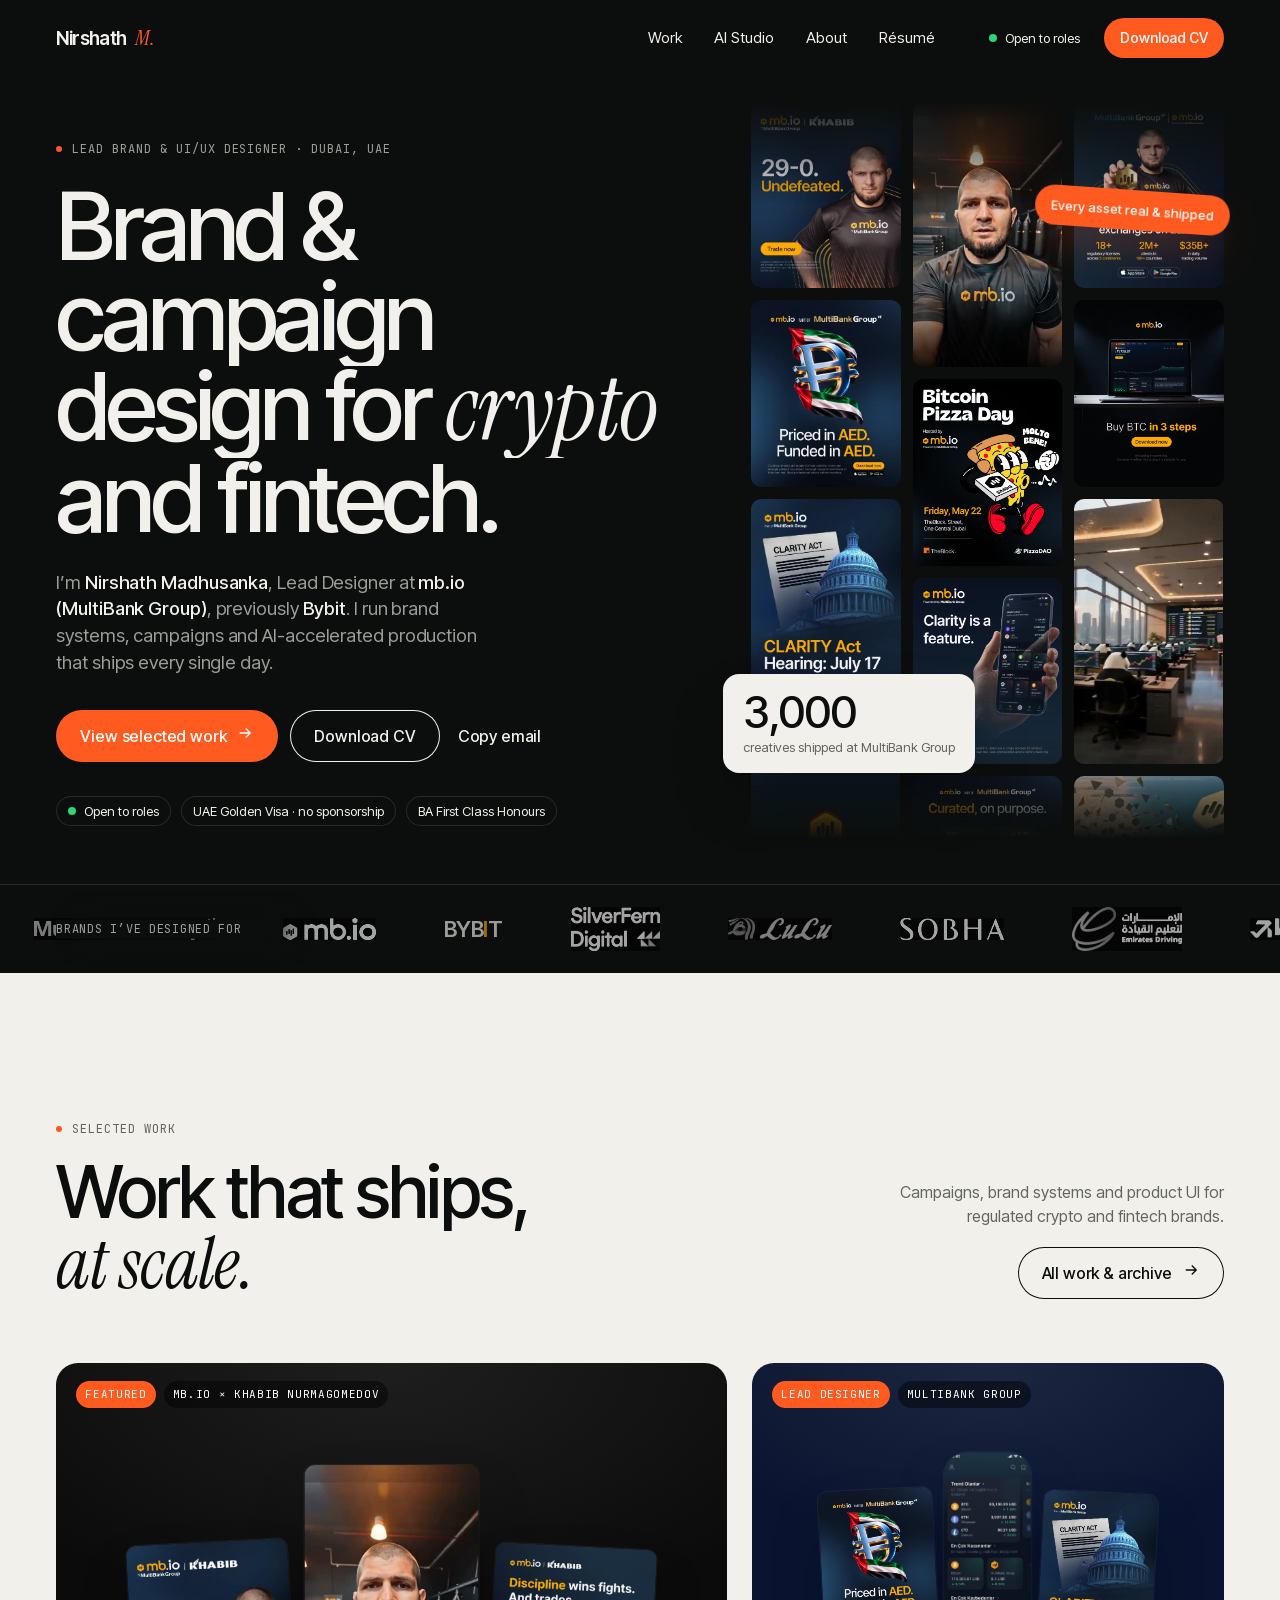
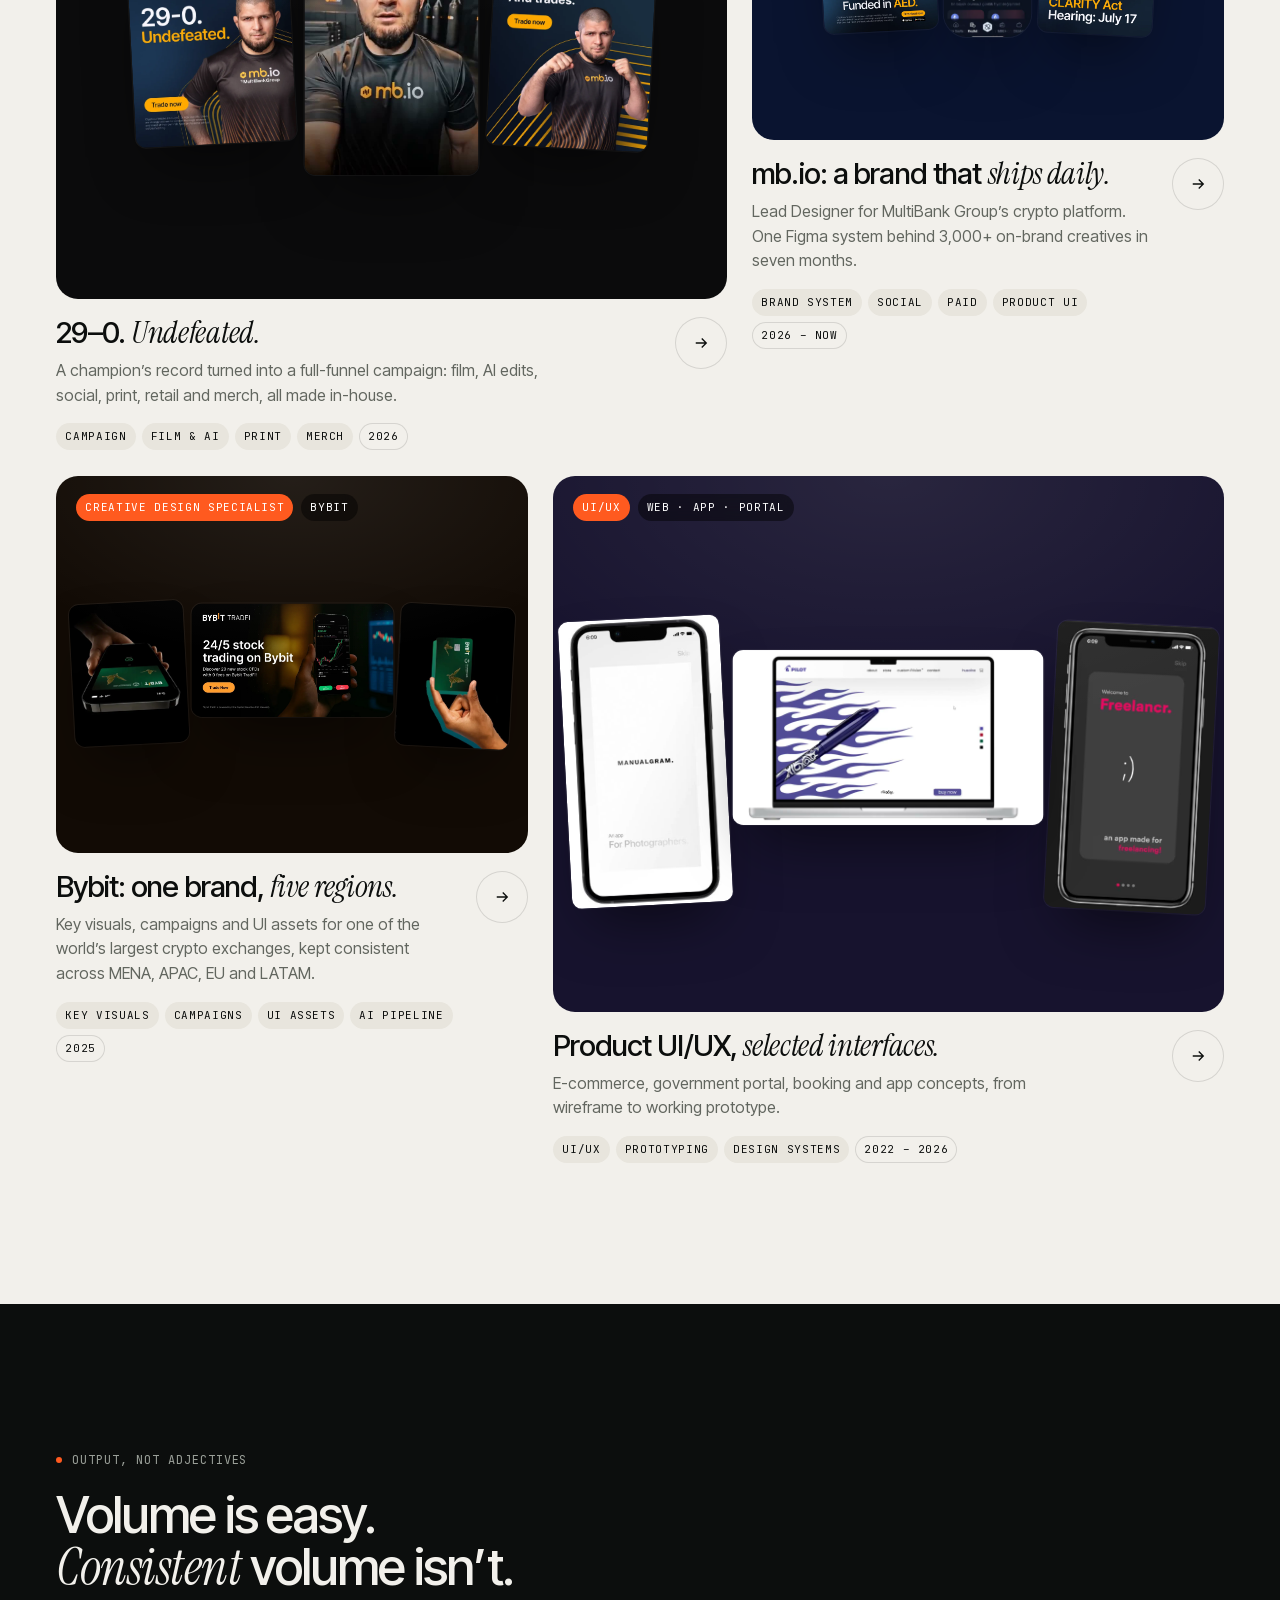
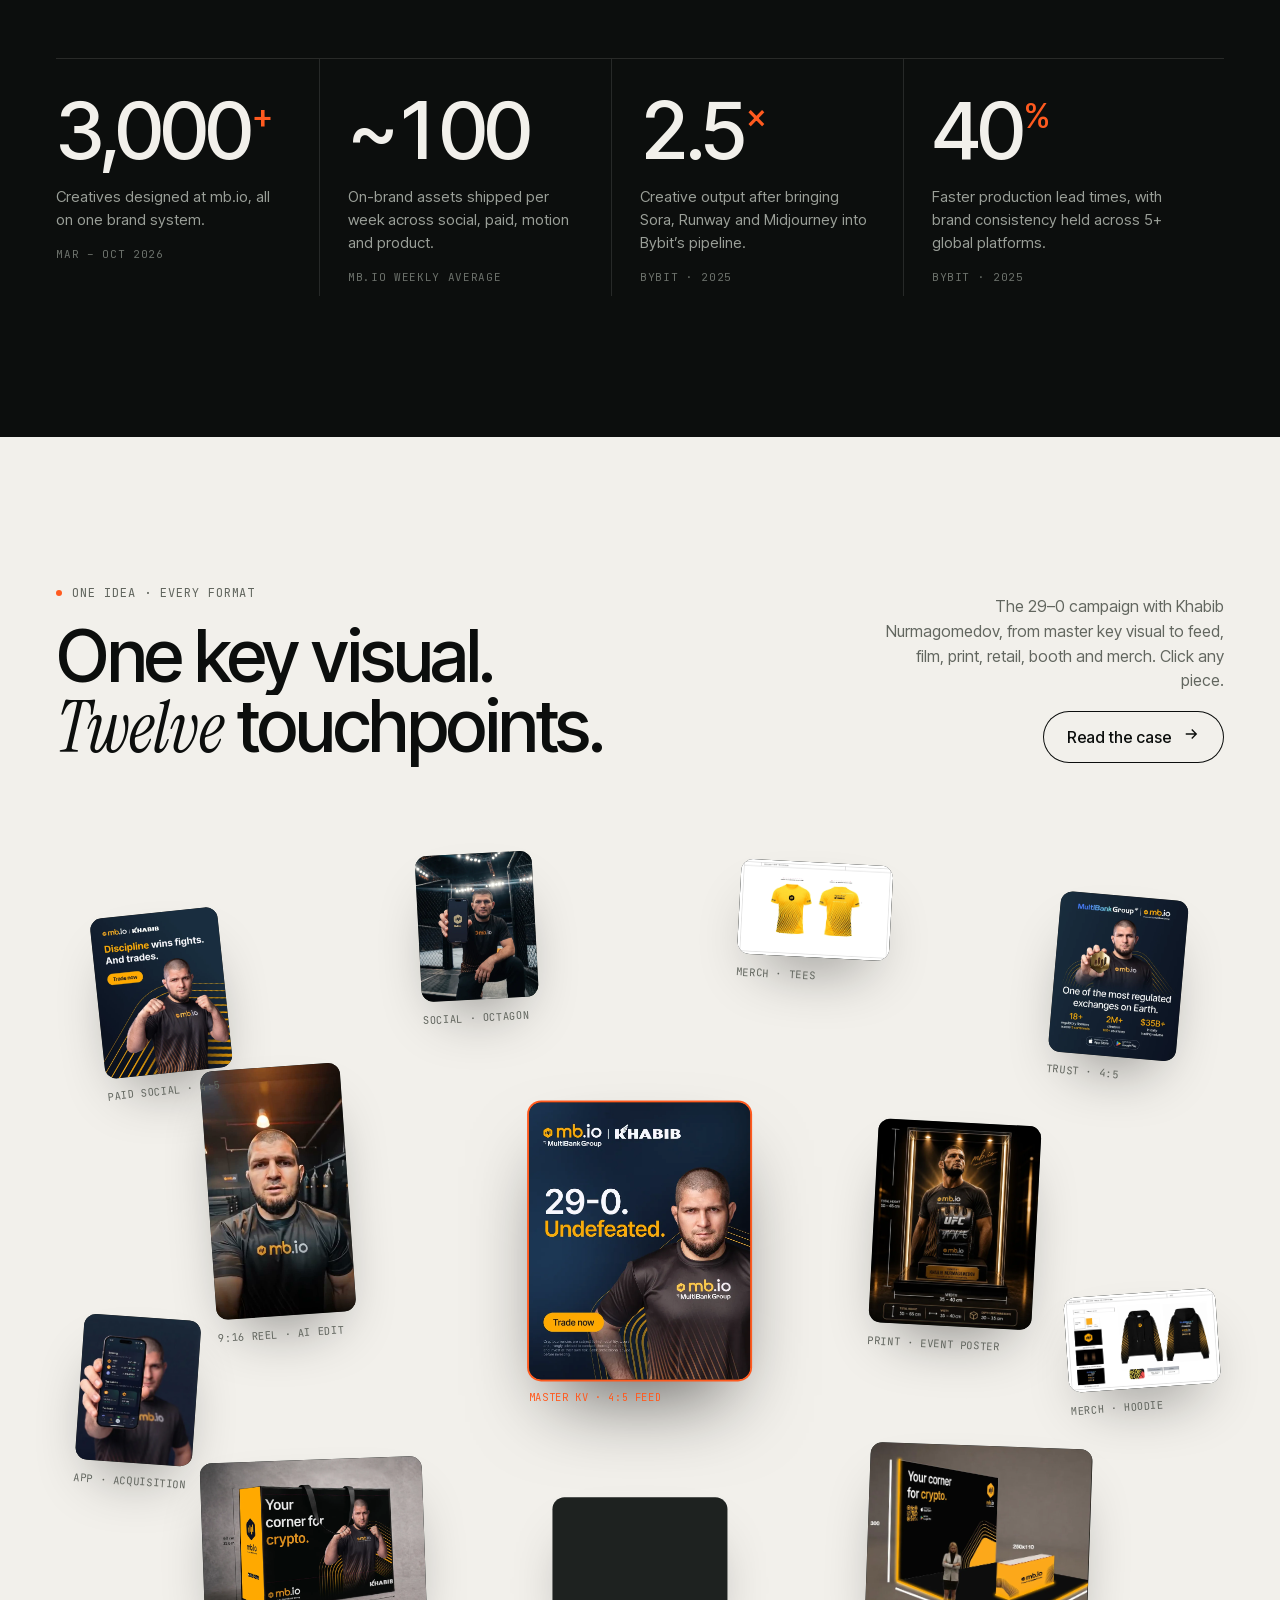
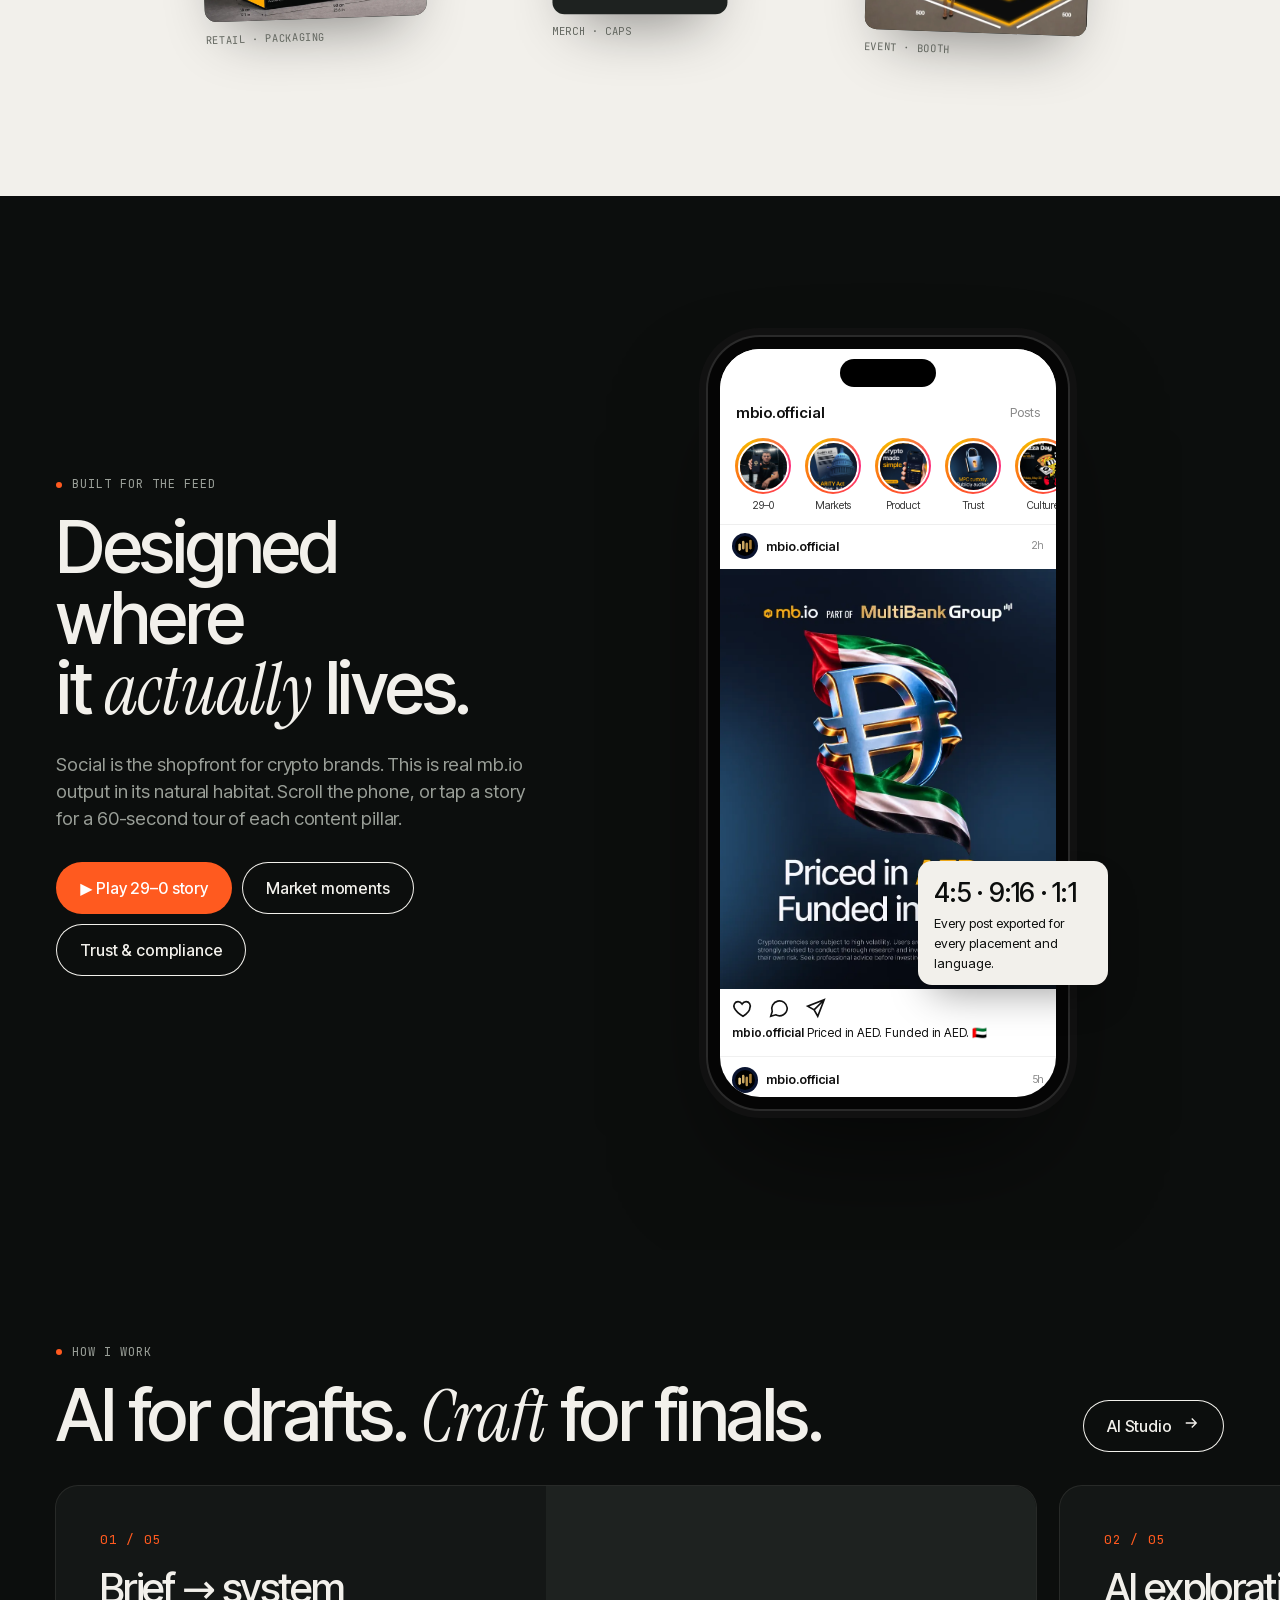
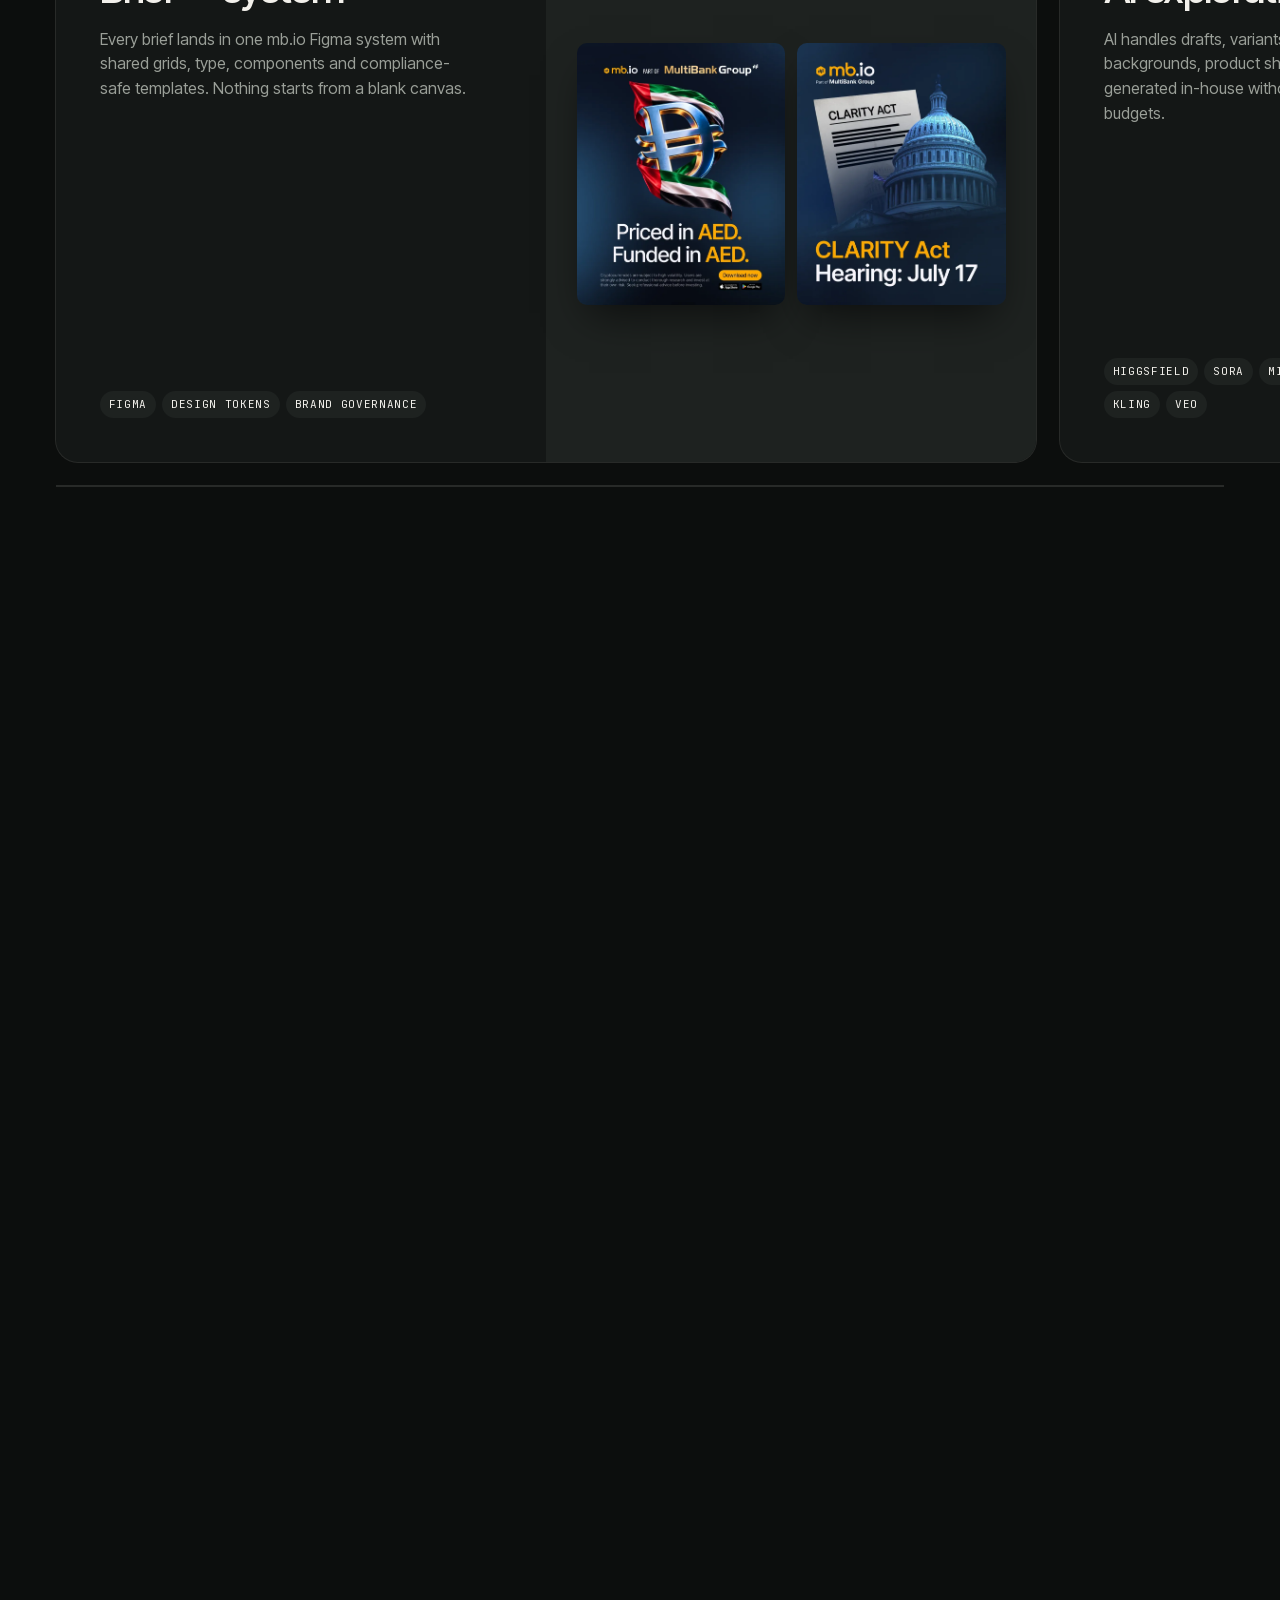
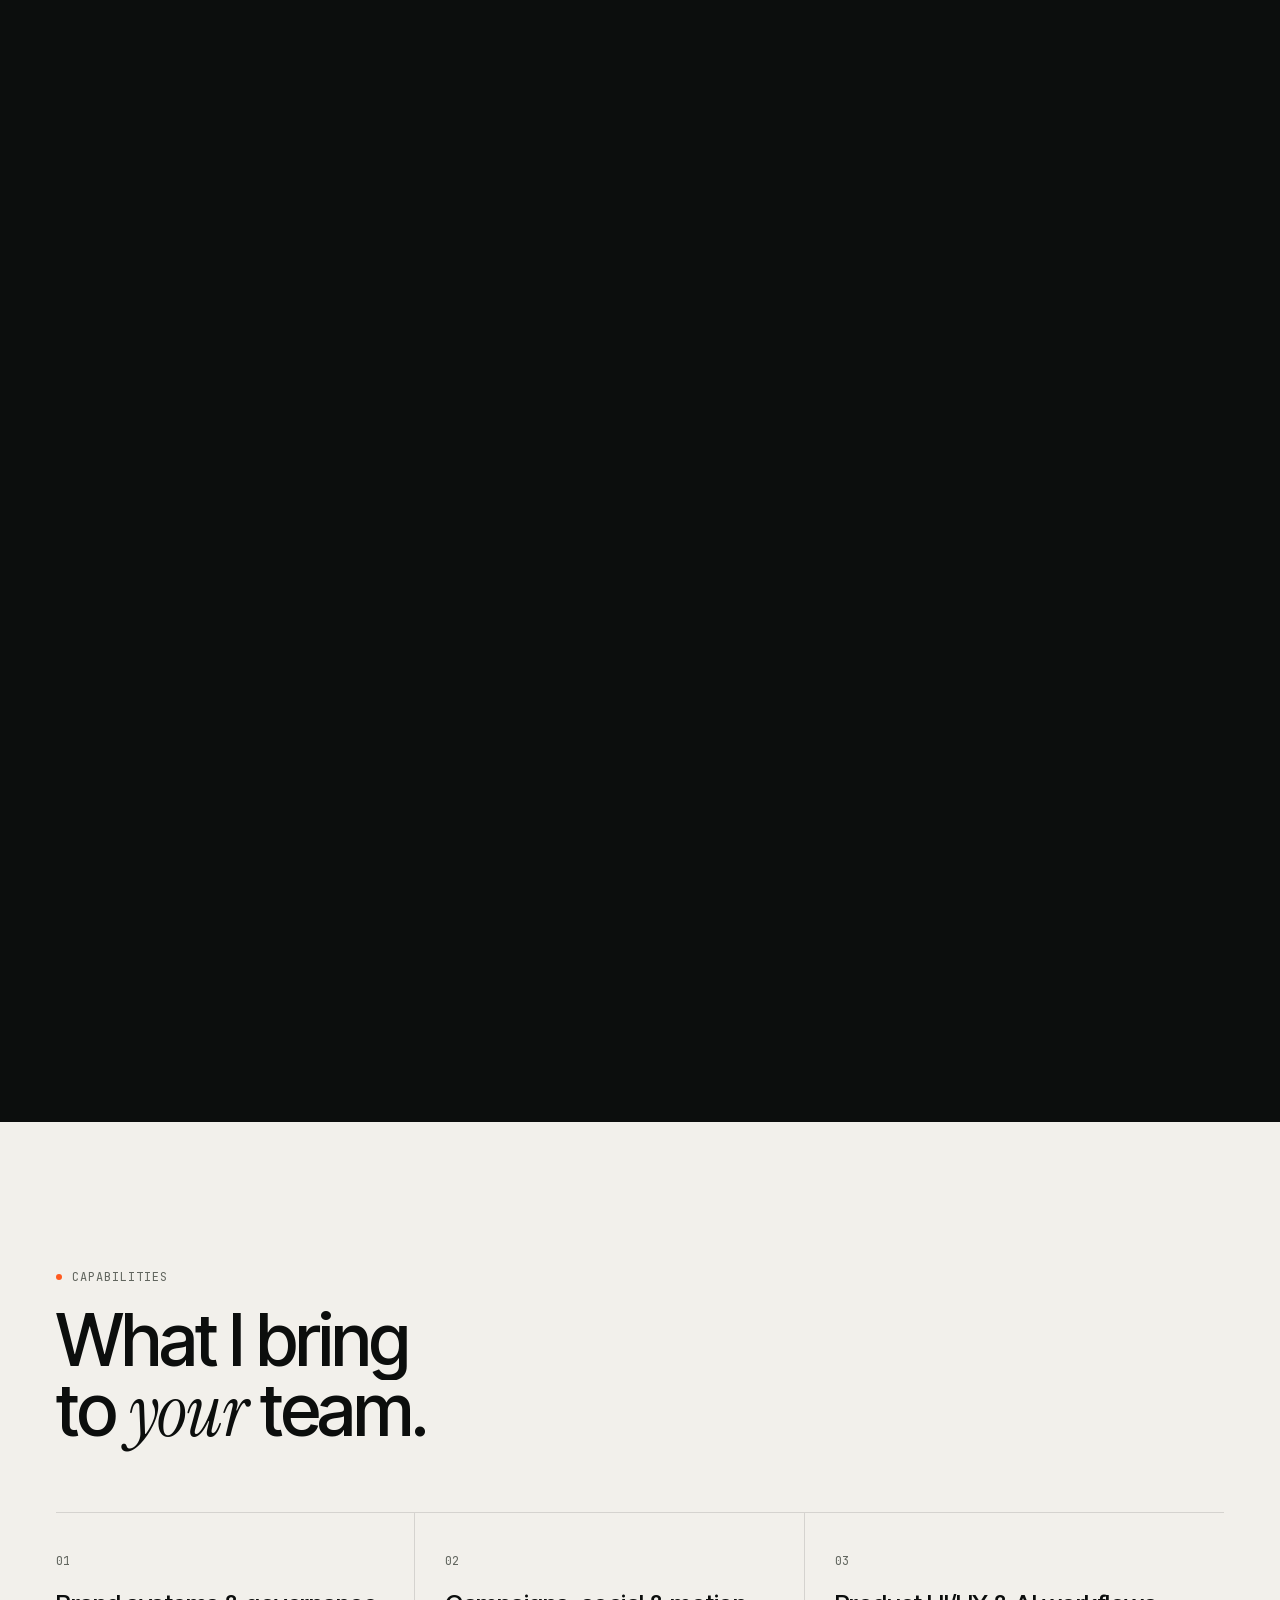
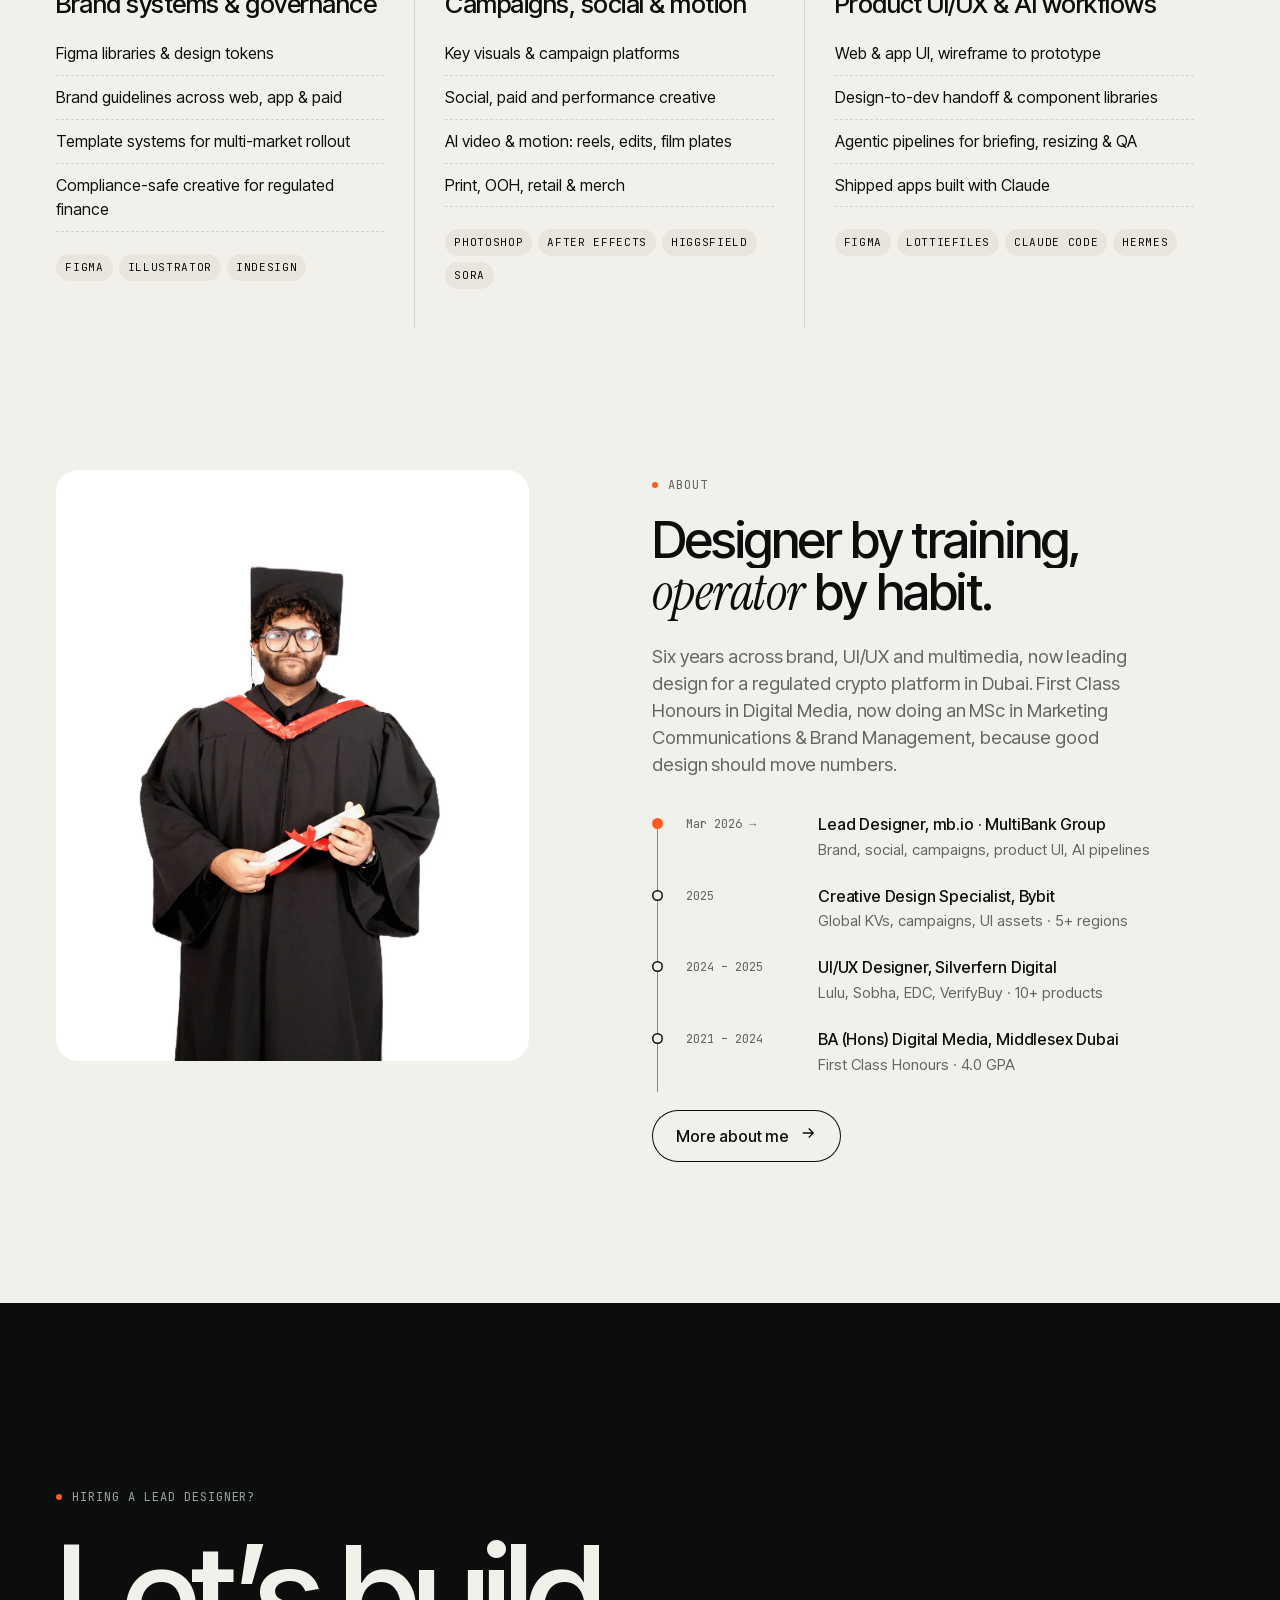
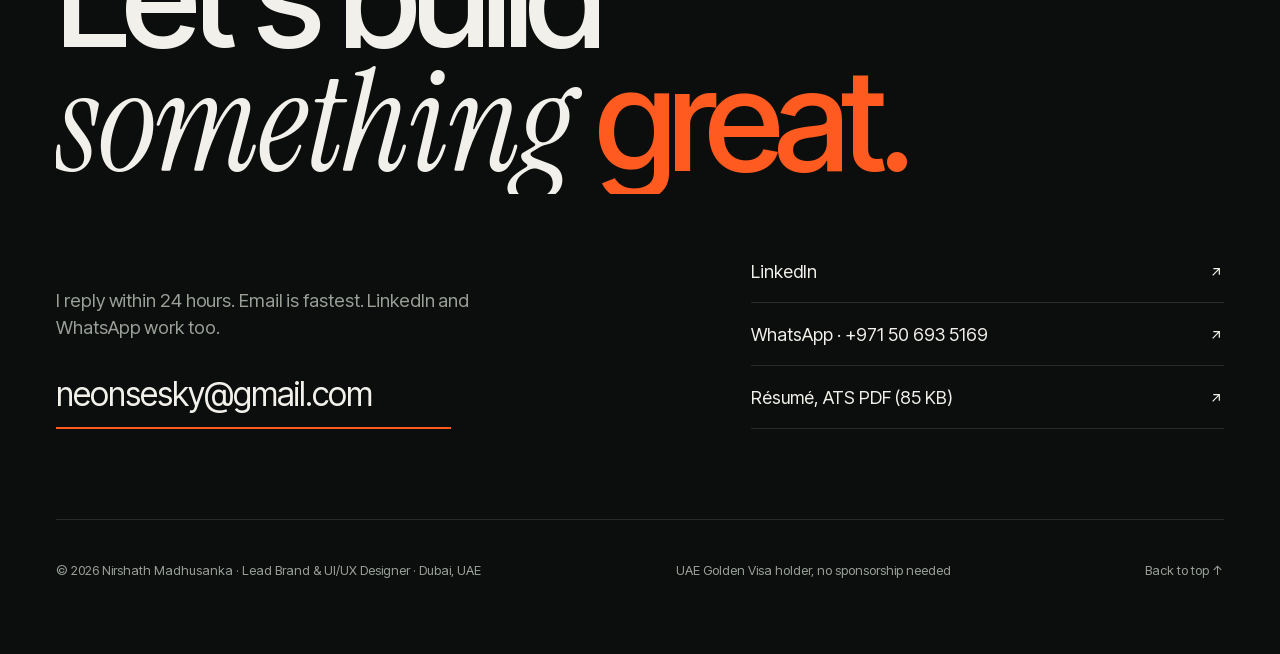
==== commit 069885b2: "Remove designed CV from site" ====
--- a/index.html
+++ b/index.html
@@ -215,7 +215,6 @@
         <a href="https://www.linkedin.com/in/nirshath/" target="_blank" rel="noopener">LinkedIn <svg width="16" height="16" viewBox="0 0 24 24" fill="none" stroke="currentColor" stroke-width="1.8" aria-hidden="true"><path d="M7 17 17 7M8 7h9v9"/></svg></a>
         <a href="https://wa.link/bkvb9r" target="_blank" rel="noopener">WhatsApp · +971 50 693 5169 <svg width="16" height="16" viewBox="0 0 24 24" fill="none" stroke="currentColor" stroke-width="1.8" aria-hidden="true"><path d="M7 17 17 7M8 7h9v9"/></svg></a>
         <a href="assets/files/Nirshath-Madhusanka-CV-ATS.pdf" download>Résumé, ATS PDF (85 KB) <svg width="16" height="16" viewBox="0 0 24 24" fill="none" stroke="currentColor" stroke-width="1.8" aria-hidden="true"><path d="M7 17 17 7M8 7h9v9"/></svg></a>
-        <a href="assets/files/Nirshath-Madhusanka-CV-Designed.pdf" download>Résumé, designed PDF <svg width="16" height="16" viewBox="0 0 24 24" fill="none" stroke="currentColor" stroke-width="1.8" aria-hidden="true"><path d="M7 17 17 7M8 7h9v9"/></svg></a>
       </div>
     </div>
     <div class="foot">
--- a/assets/css/site.css
+++ b/assets/css/site.css
@@ -117,7 +117,7 @@
 .menu.open{clip-path:inset(0 0 0 0)}
 .menu a.big{font-size:clamp(44px,12vw,84px);letter-spacing:-.045em;line-height:1.05;font-weight:500;display:block}
 .menu .row{display:flex;gap:16px;flex-wrap:wrap;margin-top:32px}
-@media (max-width:980px){.nav__links,.nav__status{display:none}.nav__burger{display:inline-flex}.nav__cta .btn{display:none}}
+@media (max-width:980px){.nav__links,.nav__status{display:none}.nav__burger{display:inline-flex}.nav__cta .btn{display:none}.nav__cta{margin-left:auto}}
 
 /* ---------- Hero ---------- */
 .hero{position:relative;min-height:100svh;padding-top:76px;display:flex;flex-direction:column;overflow:hidden}
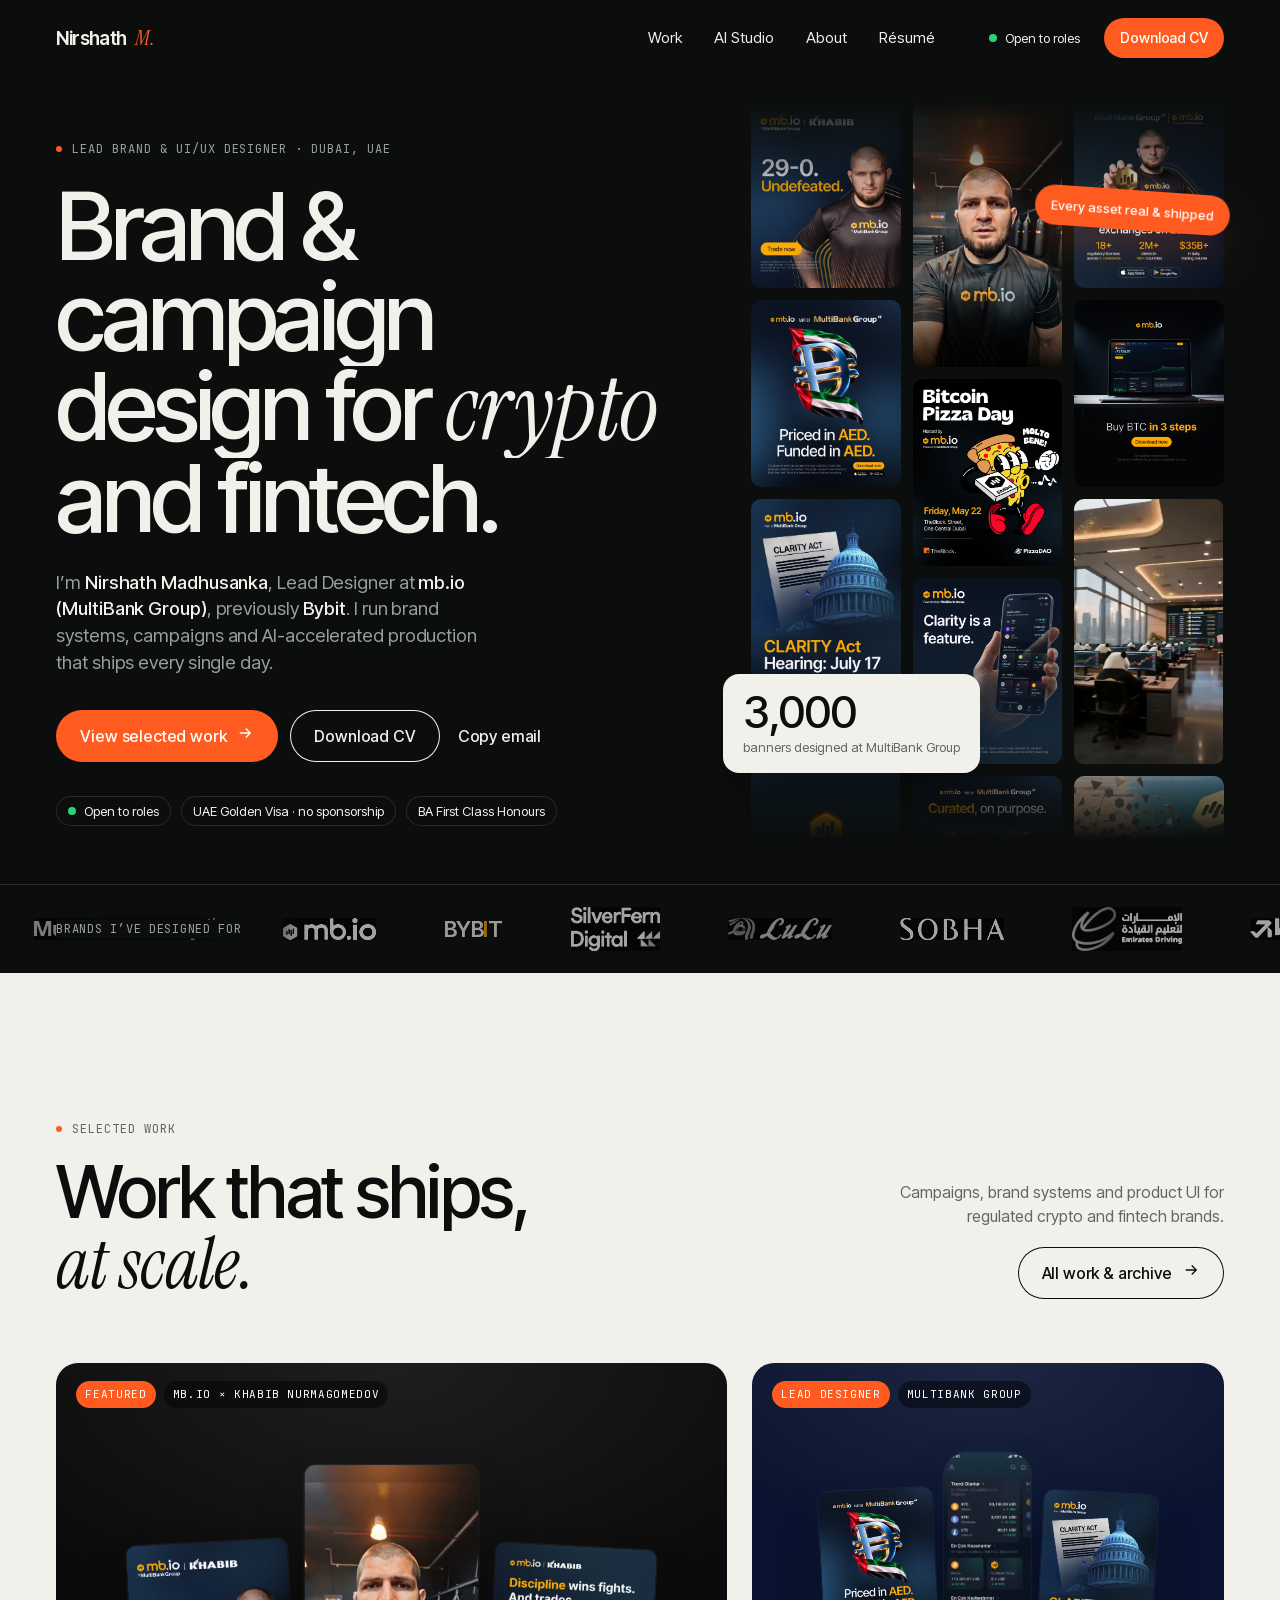
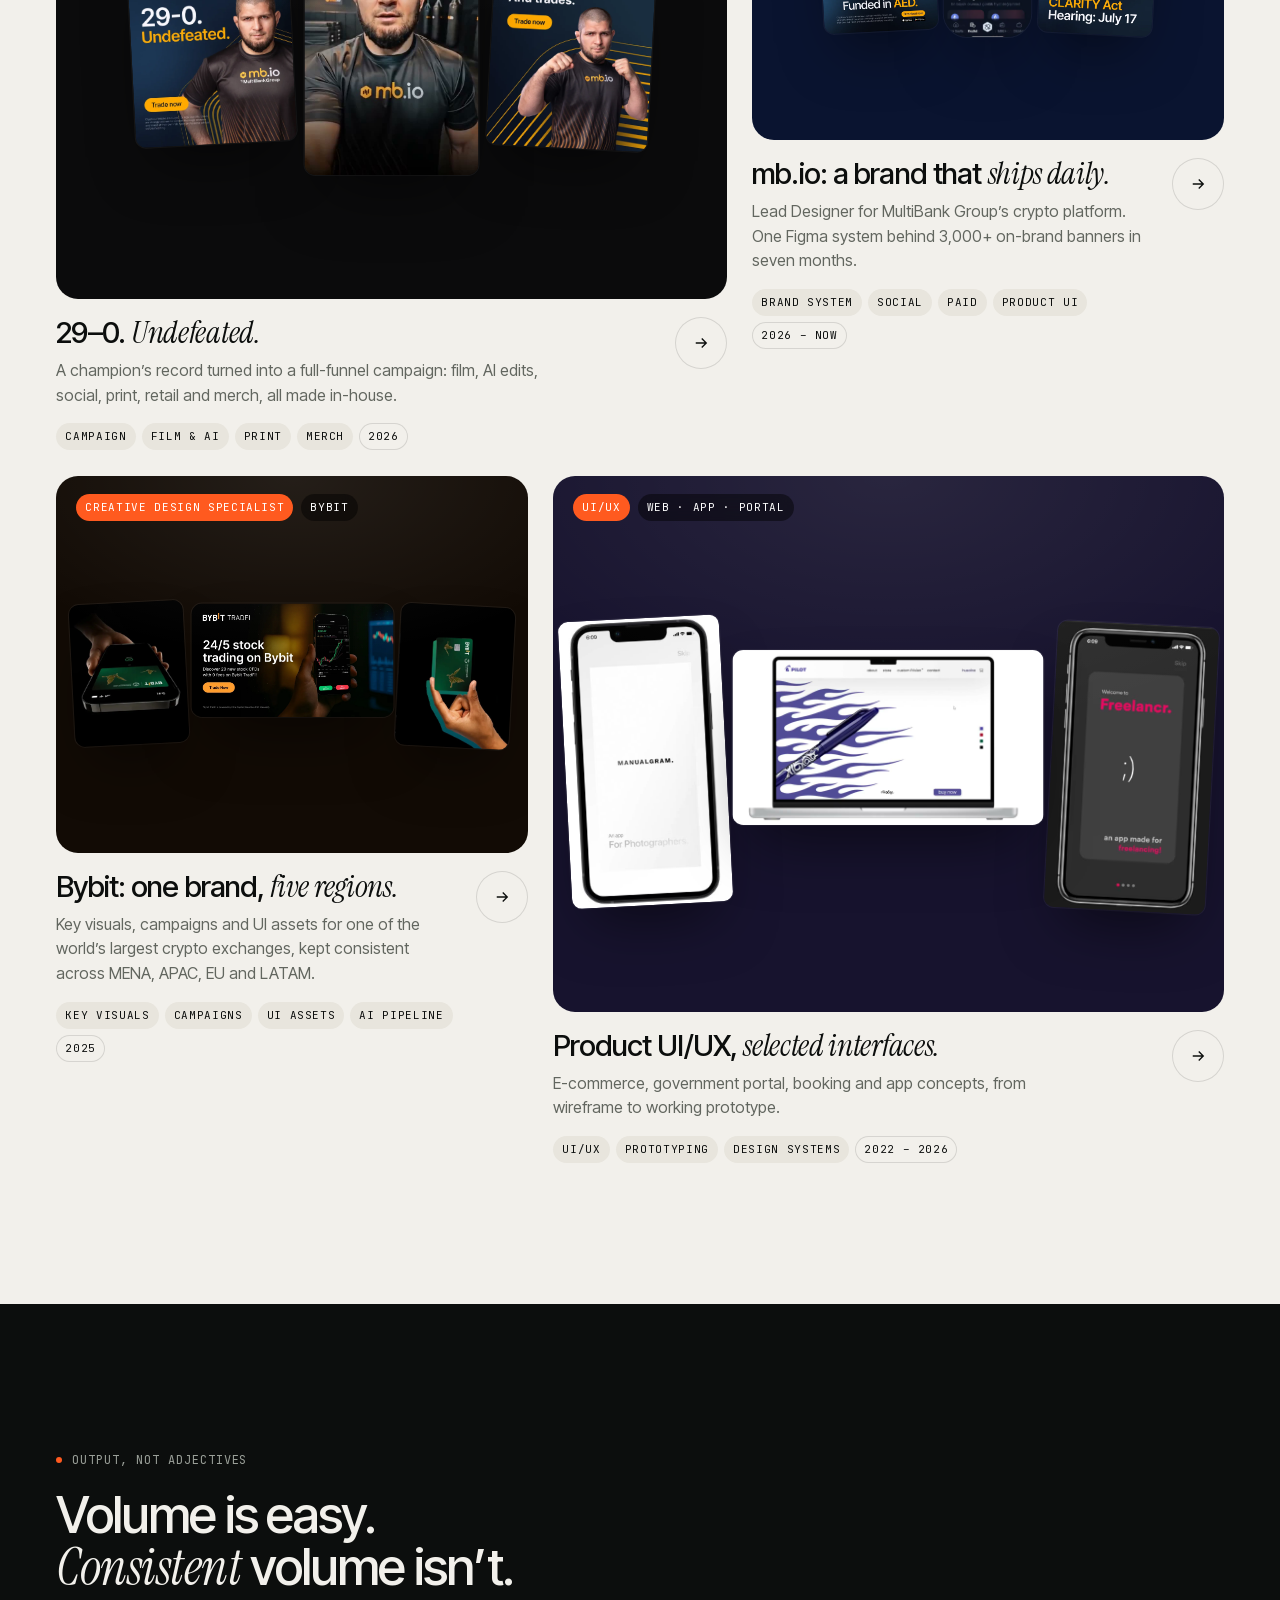
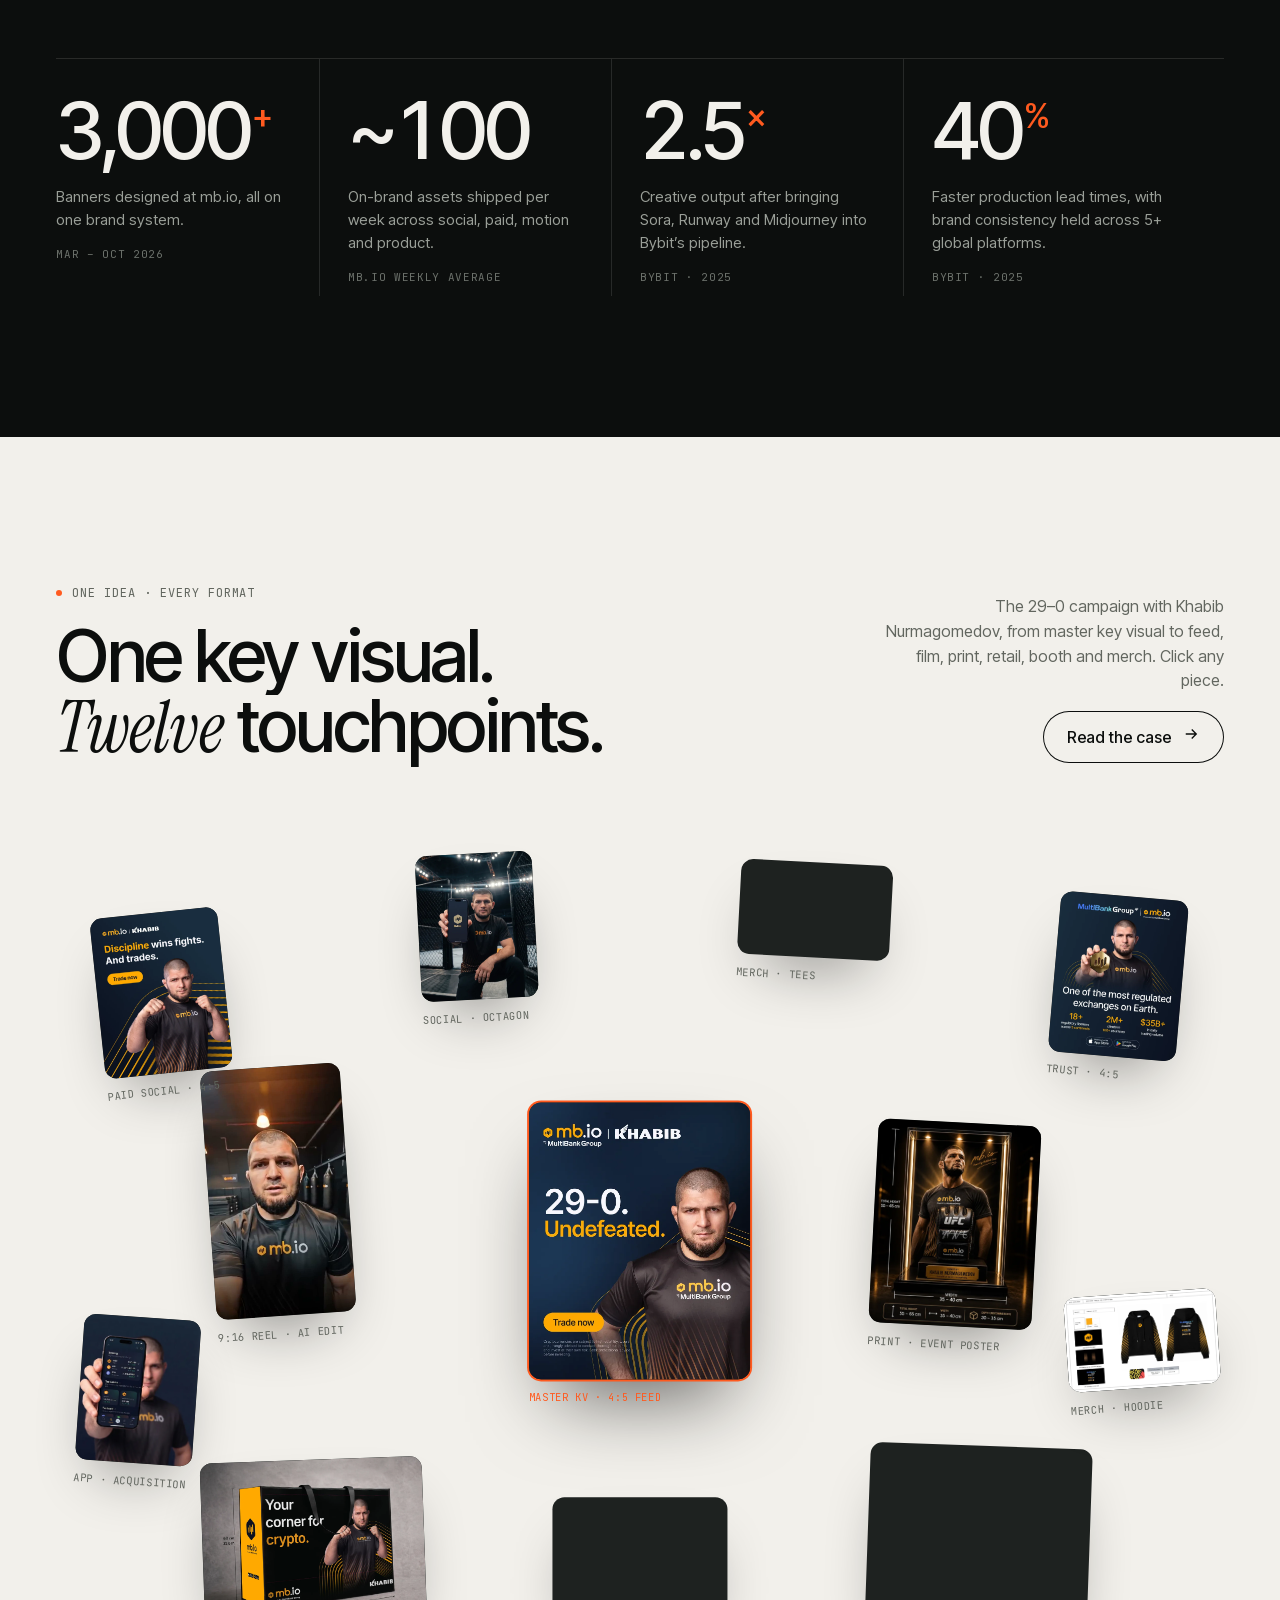
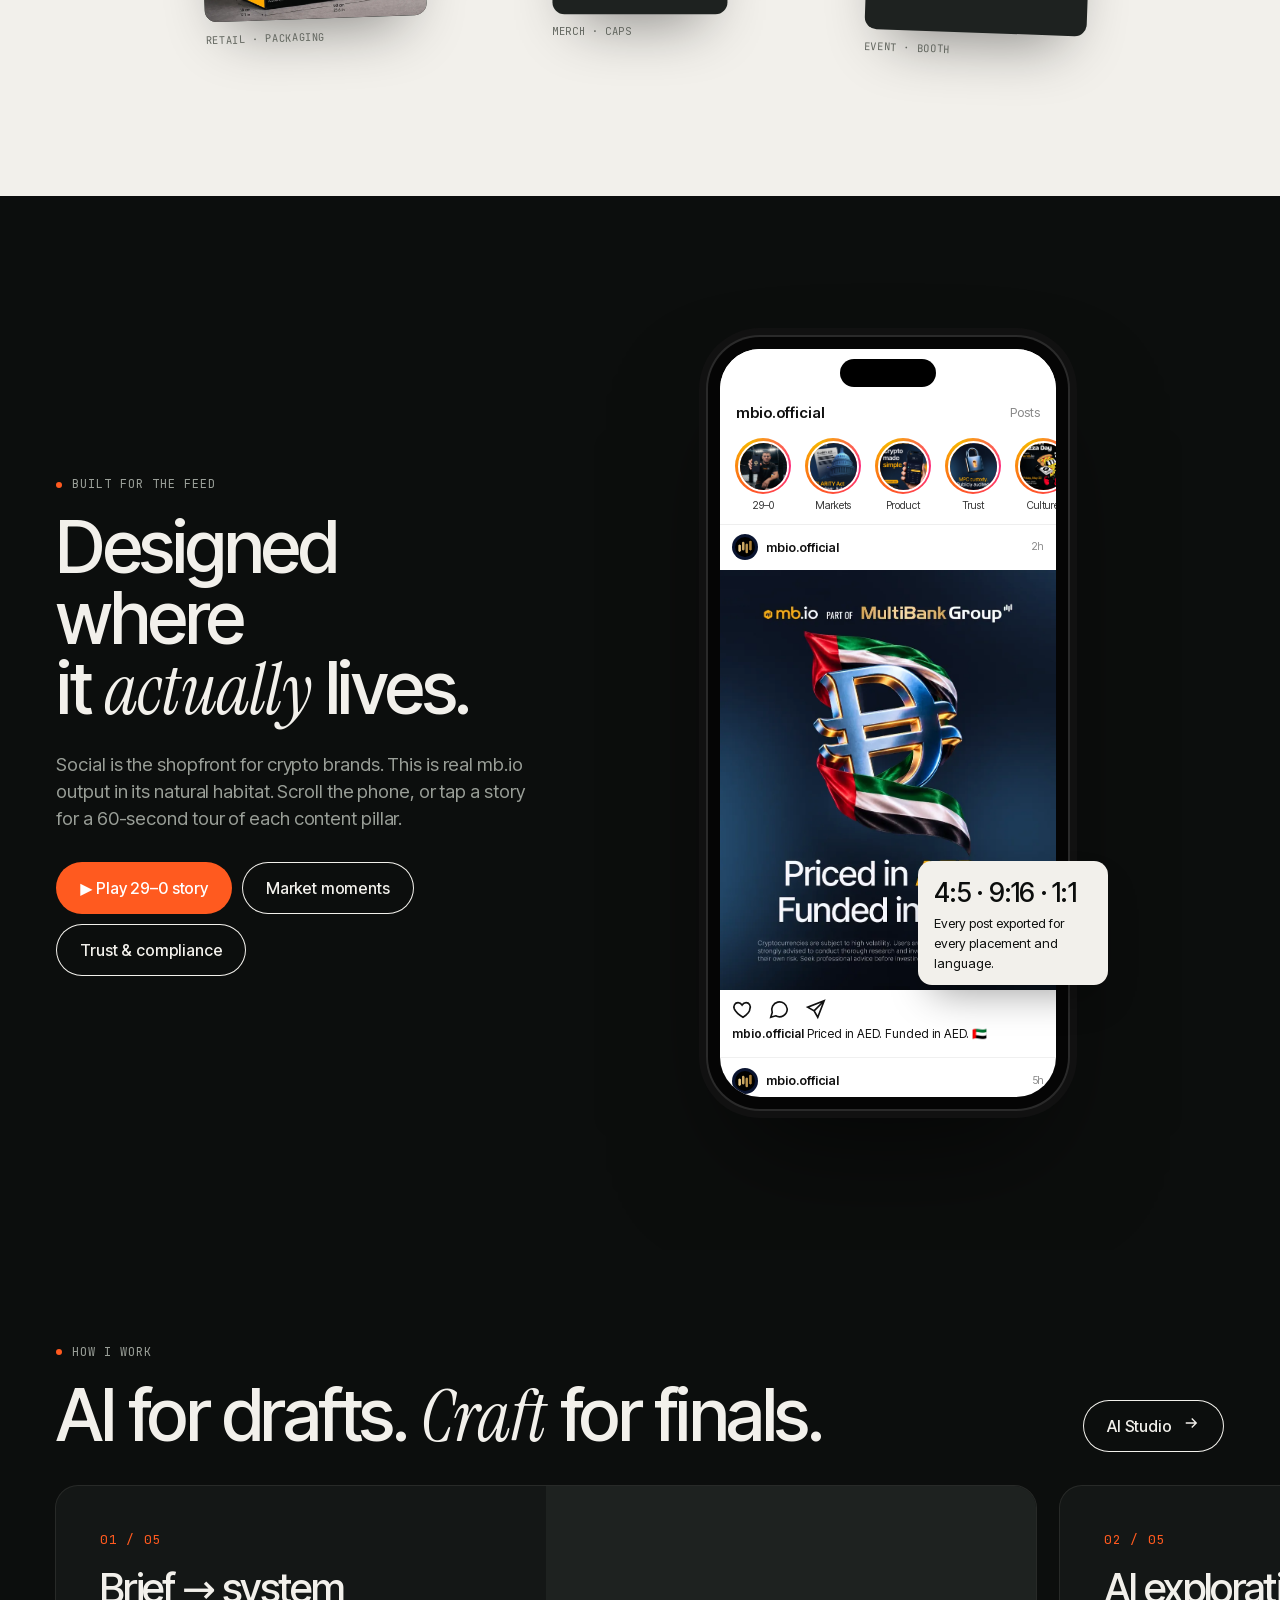
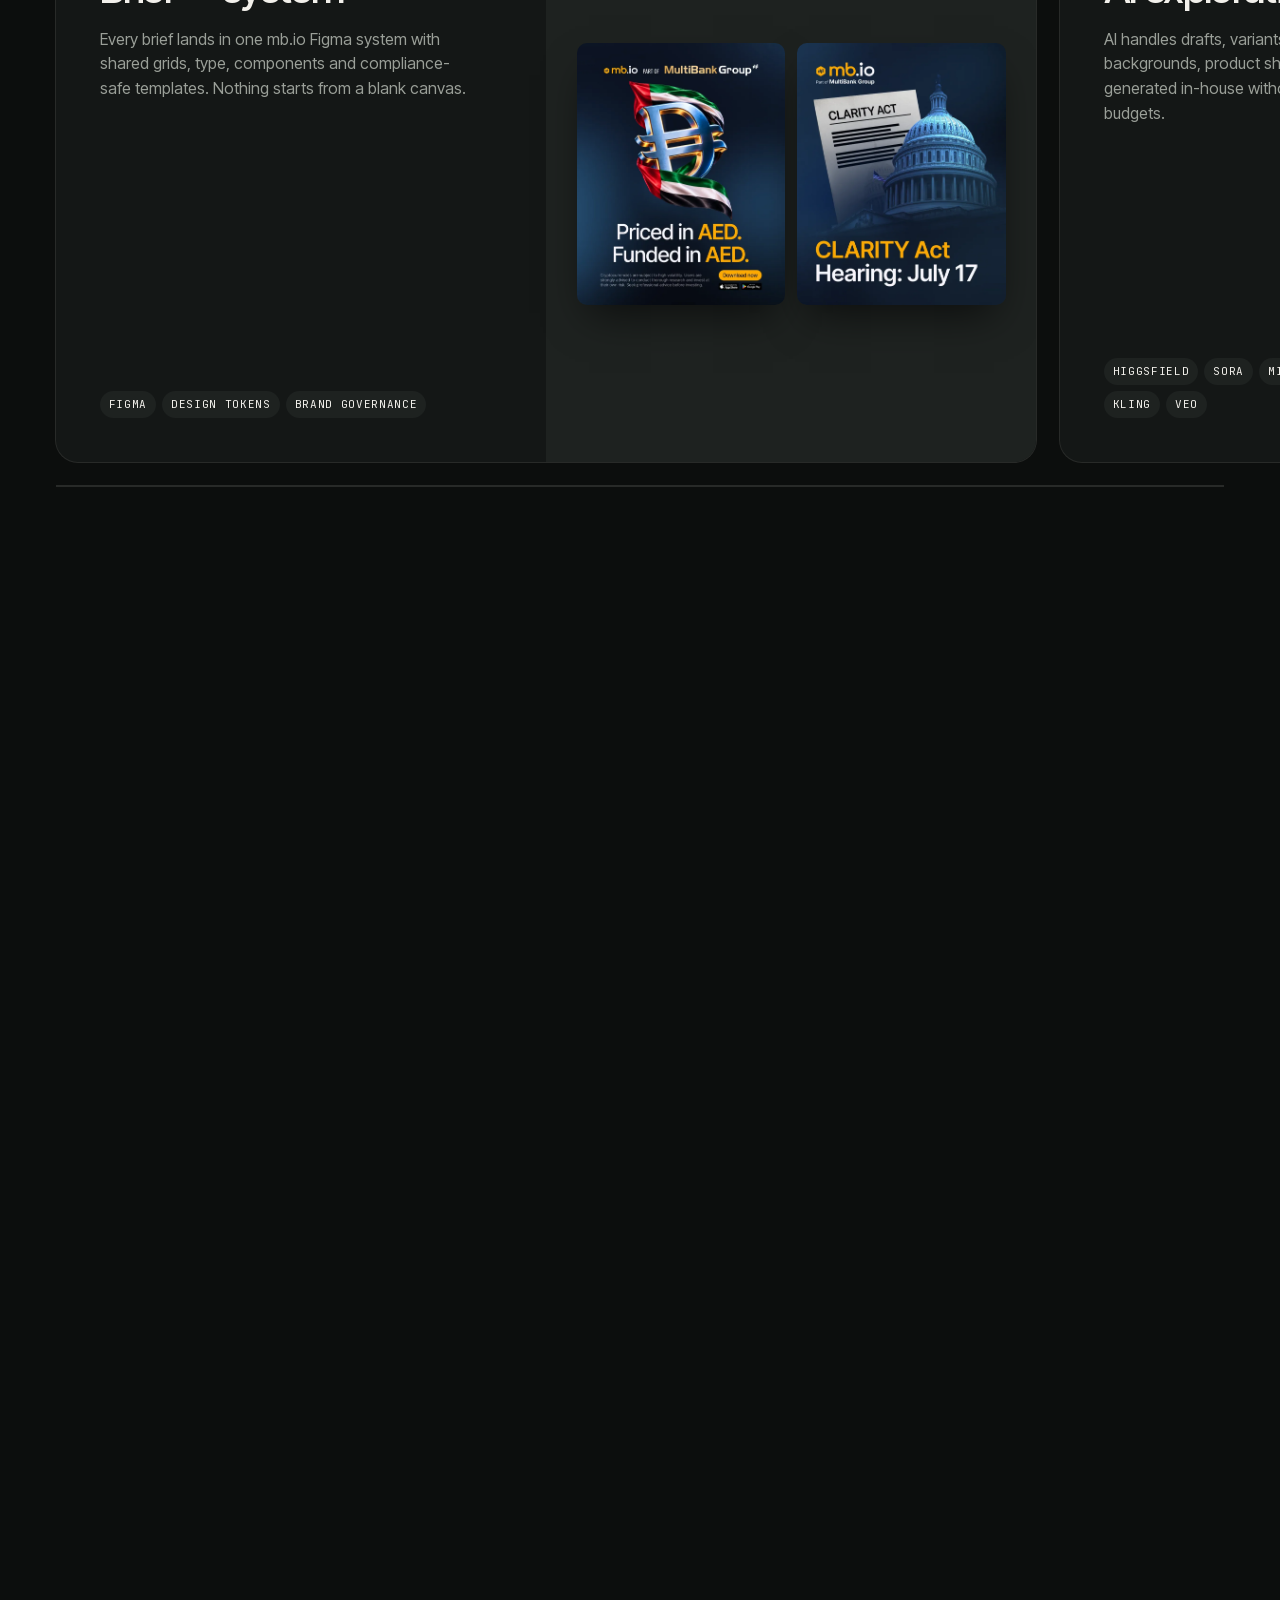
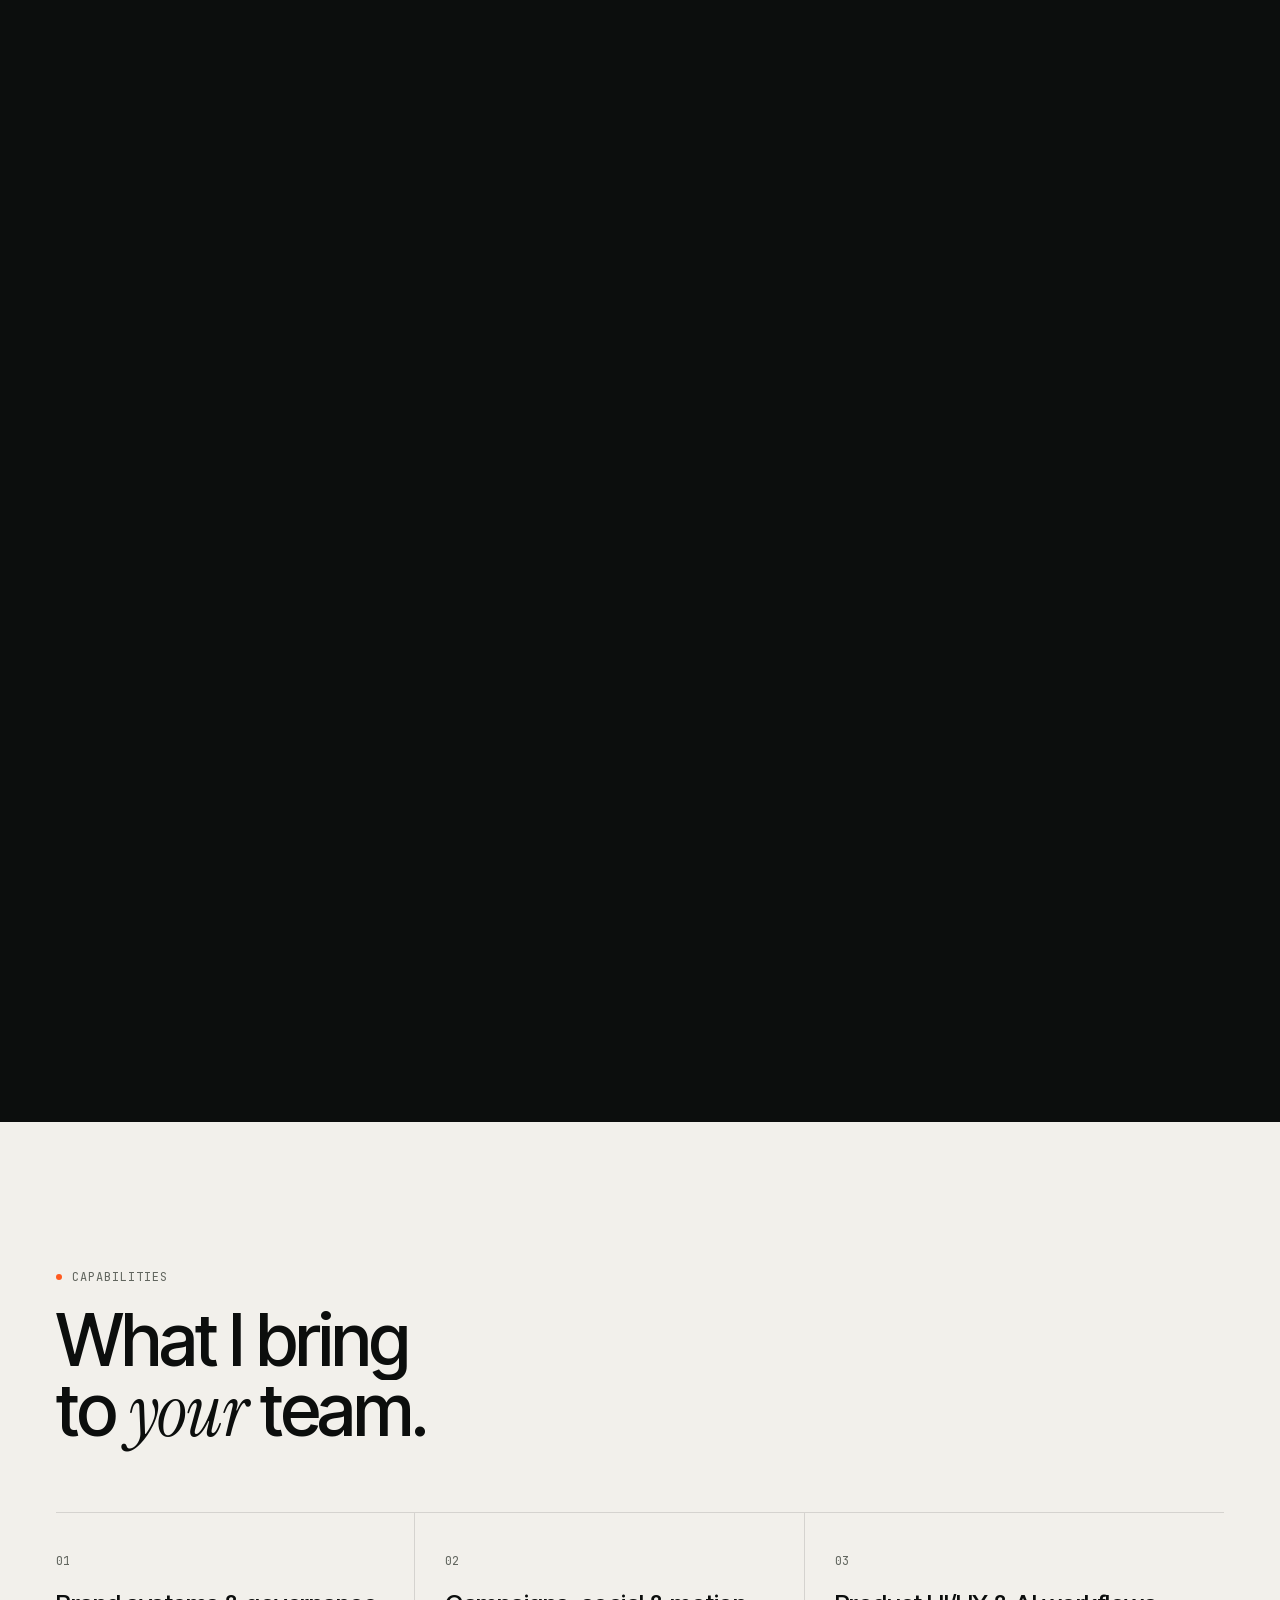
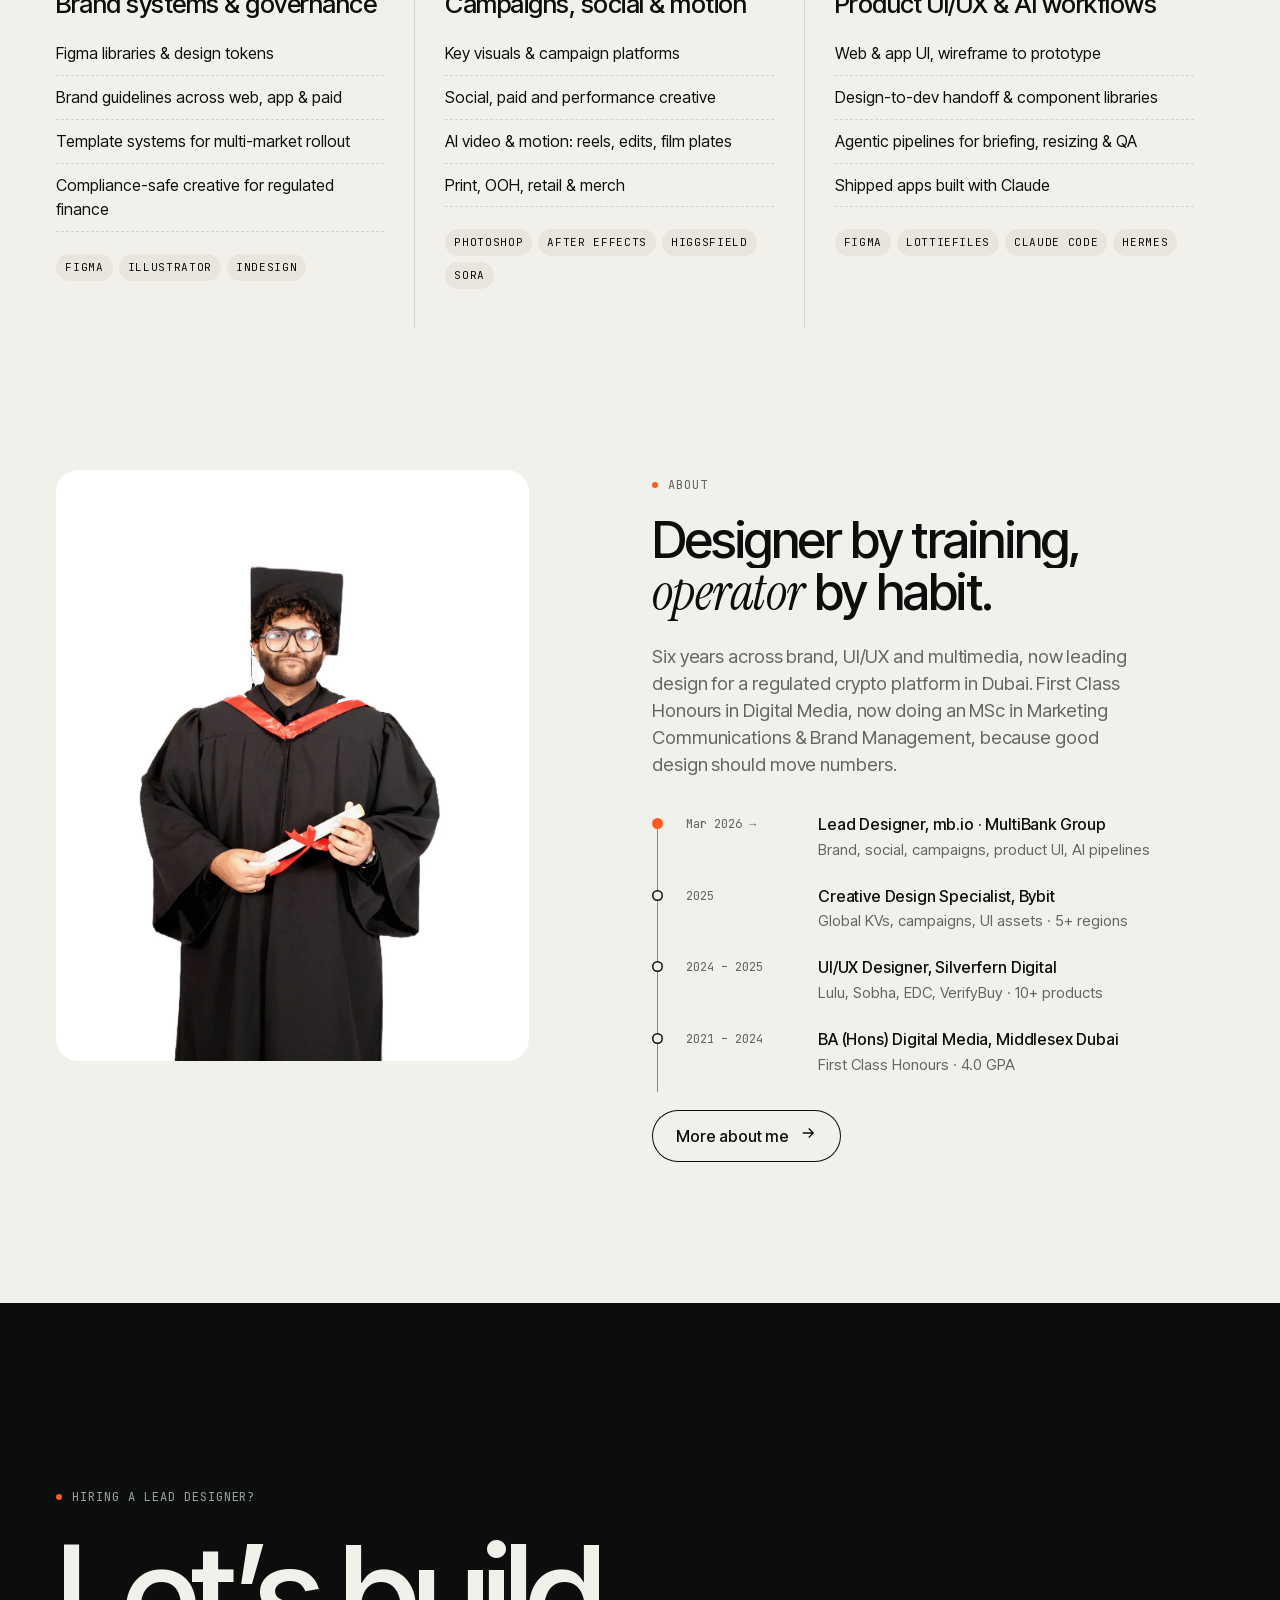
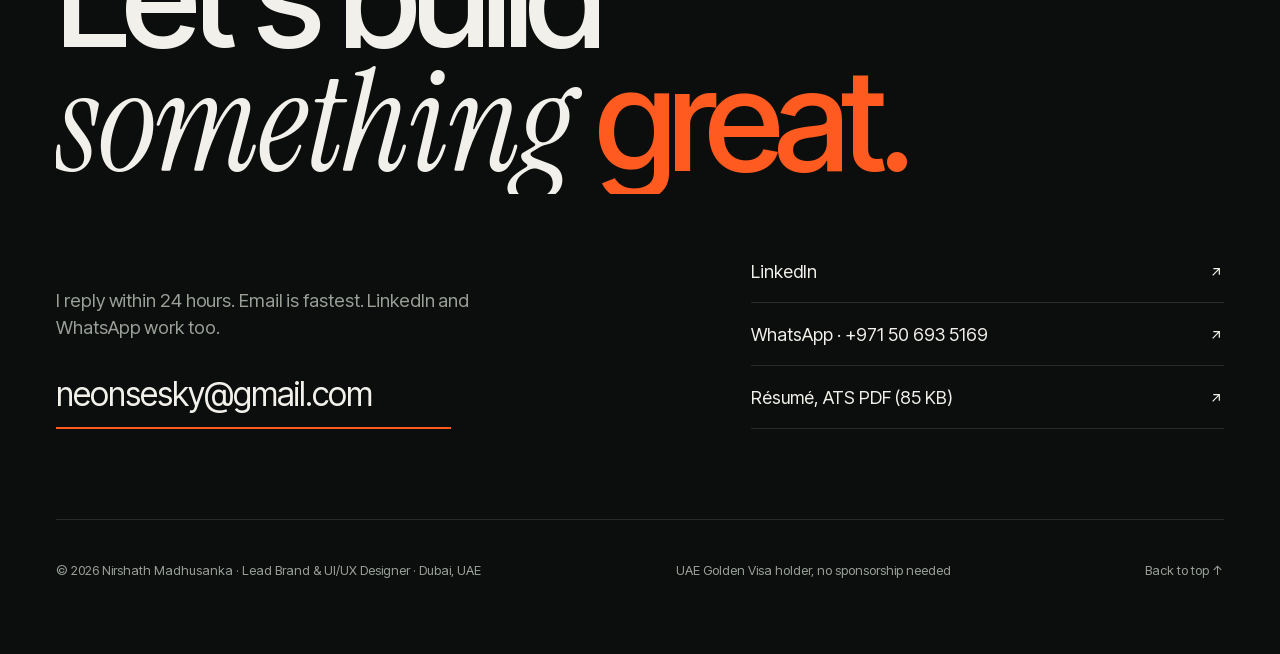
==== commit 726dbe4d: "Copy: 3,000+ banners designed" ====
--- a/index.html
+++ b/index.html
@@ -4,11 +4,11 @@
 <meta charset="utf-8">
 <meta name="viewport" content="width=device-width,initial-scale=1,viewport-fit=cover">
 <title>Nirshath Madhusanka · Lead Brand &amp; UI/UX Designer, Dubai</title>
-<meta name="description" content="Lead Designer at mb.io (MultiBank Group), previously Bybit. Brand systems, campaigns, social, motion and product UI for crypto &amp; fintech, with 3,000+ creatives shipped.">
+<meta name="description" content="Lead Designer at mb.io (MultiBank Group), previously Bybit. Brand systems, campaigns, social, motion and product UI for crypto &amp; fintech, with 3,000+ banners designed.">
 <meta name="theme-color" content="#0C0E0D">
 <meta property="og:type" content="website">
 <meta property="og:title" content="Nirshath Madhusanka · Lead Brand &amp; UI/UX Designer, Dubai">
-<meta property="og:description" content="Lead Designer at mb.io (MultiBank Group), previously Bybit. Brand systems, campaigns, social, motion and product UI for crypto &amp; fintech, with 3,000+ creatives shipped.">
+<meta property="og:description" content="Lead Designer at mb.io (MultiBank Group), previously Bybit. Brand systems, campaigns, social, motion and product UI for crypto &amp; fintech, with 3,000+ banners designed.">
 <meta property="og:image" content="assets/og.jpg">
 <meta name="twitter:card" content="summary_large_image">
 <link rel="icon" href="assets/favicon.svg" type="image/svg+xml">
@@ -54,7 +54,7 @@
     </div>
     <div class="hero__wall rv rv-d2" aria-label="A wall of shipped creatives">
       <div class="wall"><div class="wall__col"><div class="wall__item"><img src="assets/img/02ae95_ae9f9ee519a64780a805fca706f5983c.webp" alt="mb.io creative" width="877" height="1100" loading=lazy decoding=async></div><div class="wall__item"><img src="assets/img/02ae95_7be0509f4a33416bb7d4967118e075a1.webp" alt="mb.io creative" width="877" height="1100" loading=lazy decoding=async></div><div class="wall__item"><img src="assets/img/02ae95_0133b6dd12a94e57b29feb9f3d880ee1.webp" alt="mb.io creative" width="877" height="1100" loading=lazy decoding=async></div><div class="wall__item tall"><video data-src="assets/v/73cbb6.mp4" poster="assets/v/73cbb6.jpg" muted loop playsinline preload="none" data-autoplay aria-label=""></video></div><div class="wall__item"><img src="assets/img/847f3b_4e7479c3c6e18fc87a580db307992138.webp" alt="mb.io creative" width="1080" height="1355" loading=lazy decoding=async></div><div class="wall__item"><img src="assets/img/7111f2_32de1209b729ace0df89f6ccd46cbff8.webp" alt="mb.io creative" width="1080" height="1355" loading=lazy decoding=async></div><div class="wall__item"><img src="assets/img/6f1793_9a13e187b8349aa20085dd571b4dd8dd.webp" alt="mb.io creative" width="1080" height="1355" loading=lazy decoding=async></div><div class="wall__item"><img aria-hidden=true src="assets/img/02ae95_ae9f9ee519a64780a805fca706f5983c.webp" alt="mb.io creative" width="877" height="1100" loading=lazy decoding=async></div><div class="wall__item"><img aria-hidden=true src="assets/img/02ae95_7be0509f4a33416bb7d4967118e075a1.webp" alt="mb.io creative" width="877" height="1100" loading=lazy decoding=async></div><div class="wall__item"><img aria-hidden=true src="assets/img/02ae95_0133b6dd12a94e57b29feb9f3d880ee1.webp" alt="mb.io creative" width="877" height="1100" loading=lazy decoding=async></div><div class="wall__item tall"><video data-src="assets/v/73cbb6.mp4" poster="assets/v/73cbb6.jpg" muted loop playsinline preload="none" data-autoplay aria-label=""></video></div><div class="wall__item"><img aria-hidden=true src="assets/img/847f3b_4e7479c3c6e18fc87a580db307992138.webp" alt="mb.io creative" width="1080" height="1355" loading=lazy decoding=async></div><div class="wall__item"><img aria-hidden=true src="assets/img/7111f2_32de1209b729ace0df89f6ccd46cbff8.webp" alt="mb.io creative" width="1080" height="1355" loading=lazy decoding=async></div><div class="wall__item"><img aria-hidden=true src="assets/img/6f1793_9a13e187b8349aa20085dd571b4dd8dd.webp" alt="mb.io creative" width="1080" height="1355" loading=lazy decoding=async></div></div><div class="wall__col"><div class="wall__item tall"><video data-src="assets/v/cd34fd.mp4" poster="assets/v/cd34fd.jpg" muted loop playsinline preload="none" data-autoplay aria-label=""></video></div><div class="wall__item"><img src="assets/img/12123b_12249c25426b8ff7a50eca059cbbe0b9.webp" alt="mb.io creative" width="1080" height="1350" loading=lazy decoding=async></div><div class="wall__item"><img src="assets/img/bb5242_1abb2c5026e4d489b306f3f6763d98cb.webp" alt="mb.io creative" width="1080" height="1350" loading=lazy decoding=async></div><div class="wall__item"><img src="assets/img/3d1a29_73afbf4c952efdfef2488c5466f97071.webp" alt="mb.io creative" width="1080" height="1355" loading=lazy decoding=async></div><div class="wall__item tall"><video data-src="assets/v/aee33f.mp4" poster="assets/v/aee33f.jpg" muted loop playsinline preload="none" data-autoplay aria-label=""></video></div><div class="wall__item"><img src="assets/img/02ae95_2e8f1bcc918d4be6b4332568a418cec1.webp" alt="mb.io creative" width="880" height="1100" loading=lazy decoding=async></div><div class="wall__item"><img src="assets/img/02ae95_5e36b820e2814aa8946b8089c430f183.webp" alt="mb.io creative" width="880" height="1100" loading=lazy decoding=async></div><div class="wall__item tall"><video data-src="assets/v/cd34fd.mp4" poster="assets/v/cd34fd.jpg" muted loop playsinline preload="none" data-autoplay aria-label=""></video></div><div class="wall__item"><img aria-hidden=true src="assets/img/12123b_12249c25426b8ff7a50eca059cbbe0b9.webp" alt="mb.io creative" width="1080" height="1350" loading=lazy decoding=async></div><div class="wall__item"><img aria-hidden=true src="assets/img/bb5242_1abb2c5026e4d489b306f3f6763d98cb.webp" alt="mb.io creative" width="1080" height="1350" loading=lazy decoding=async></div><div class="wall__item"><img aria-hidden=true src="assets/img/3d1a29_73afbf4c952efdfef2488c5466f97071.webp" alt="mb.io creative" width="1080" height="1355" loading=lazy decoding=async></div><div class="wall__item tall"><video data-src="assets/v/aee33f.mp4" poster="assets/v/aee33f.jpg" muted loop playsinline preload="none" data-autoplay aria-label=""></video></div><div class="wall__item"><img aria-hidden=true src="assets/img/02ae95_2e8f1bcc918d4be6b4332568a418cec1.webp" alt="mb.io creative" width="880" height="1100" loading=lazy decoding=async></div><div class="wall__item"><img aria-hidden=true src="assets/img/02ae95_5e36b820e2814aa8946b8089c430f183.webp" alt="mb.io creative" width="880" height="1100" loading=lazy decoding=async></div></div><div class="wall__col"><div class="wall__item"><img src="assets/img/02ae95_f722fce714924f31b3efb70078e084ed.webp" alt="mb.io creative" width="880" height="1100" loading=lazy decoding=async></div><div class="wall__item"><img src="assets/img/def9ea_8c5148ee1cc11e784fec7fe36c9f69e6.webp" alt="mb.io creative" width="1080" height="1350" loading=lazy decoding=async></div><div class="wall__item tall"><video data-src="assets/v/dd9e99.mp4" poster="assets/v/dd9e99.jpg" muted loop playsinline preload="none" data-autoplay aria-label=""></video></div><div class="wall__item"><img src="assets/img/4fd7a7_88b9f3a2dda15af442858ad951d4a030.webp" alt="mb.io creative" width="1600" height="900" loading=lazy decoding=async></div><div class="wall__item"><img src="assets/img/02ae95_ce149796893c418ba8e7d6a52ba36a52.webp" alt="mb.io creative" width="880" height="1100" loading=lazy decoding=async></div><div class="wall__item"><img src="assets/img/02ae95_de7cfcf5b1f14f1cac0915714d557712.webp" alt="mb.io creative" width="880" height="1100" loading=lazy decoding=async></div><div class="wall__item"><img src="assets/img/02ae95_8b8d662f02f4430d9684aff861ad2c2d.webp" alt="mb.io creative" width="880" height="1100" loading=lazy decoding=async></div><div class="wall__item"><img aria-hidden=true src="assets/img/02ae95_f722fce714924f31b3efb70078e084ed.webp" alt="mb.io creative" width="880" height="1100" loading=lazy decoding=async></div><div class="wall__item"><img aria-hidden=true src="assets/img/def9ea_8c5148ee1cc11e784fec7fe36c9f69e6.webp" alt="mb.io creative" width="1080" height="1350" loading=lazy decoding=async></div><div class="wall__item tall"><video data-src="assets/v/dd9e99.mp4" poster="assets/v/dd9e99.jpg" muted loop playsinline preload="none" data-autoplay aria-label=""></video></div><div class="wall__item"><img aria-hidden=true src="assets/img/4fd7a7_88b9f3a2dda15af442858ad951d4a030.webp" alt="mb.io creative" width="1600" height="900" loading=lazy decoding=async></div><div class="wall__item"><img aria-hidden=true src="assets/img/02ae95_ce149796893c418ba8e7d6a52ba36a52.webp" alt="mb.io creative" width="880" height="1100" loading=lazy decoding=async></div><div class="wall__item"><img aria-hidden=true src="assets/img/02ae95_de7cfcf5b1f14f1cac0915714d557712.webp" alt="mb.io creative" width="880" height="1100" loading=lazy decoding=async></div><div class="wall__item"><img aria-hidden=true src="assets/img/02ae95_8b8d662f02f4430d9684aff861ad2c2d.webp" alt="mb.io creative" width="880" height="1100" loading=lazy decoding=async></div></div></div>
-      <div class="hero__counter"><b data-count="3000" data-dur="2200">0</b><span>creatives shipped at MultiBank Group</span></div>
+      <div class="hero__counter"><b data-count="3000" data-dur="2200">0</b><span>banners designed at MultiBank Group</span></div>
       <div class="hero__badge">Every asset real &amp; shipped</div>
     </div>
   </div>
@@ -85,7 +85,7 @@
   <div class="case__meta">
     <div>
       <h3 class="case__title">mb.io: a brand that <span class="serif">ships daily.</span></h3>
-      <p class="case__desc">Lead Designer for MultiBank Group’s crypto platform. One Figma system behind 3,000+ on-brand creatives in seven months.</p>
+      <p class="case__desc">Lead Designer for MultiBank Group’s crypto platform. One Figma system behind 3,000+ on-brand banners in seven months.</p>
       <div class="case__tags"><span class="tag">Brand system</span><span class="tag">Social</span><span class="tag">Paid</span><span class="tag">Product UI</span><span class="tag" style="background:none;box-shadow:inset 0 0 0 1px var(--line)">2026 – now</span></div>
     </div>
     <span class="case__arrow"><svg width="18" height="18" viewBox="0 0 24 24" fill="none" stroke="currentColor" stroke-width="1.8" aria-hidden="true"><path d="M5 12h14M13 6l6 6-6 6"/></svg></span>
@@ -120,7 +120,7 @@
       <div class="l"><span class="eyebrow rv">Output, not adjectives</span><h2 class="h2 split" style="max-width:16ch"><span class="ln"><span>Volume is easy.</span></span><span class="ln"><span><span class="serif">Consistent</span> volume isn’t.</span></span></h2></div>
     </div>
     <div class="stats">
-      <div class="stat rv"><b><span data-count="3000">0</span><sup>+</sup></b><p>Creatives designed at mb.io, all on one brand system.</p><small>Mar – Oct 2026</small></div>
+      <div class="stat rv"><b><span data-count="3000">0</span><sup>+</sup></b><p>Banners designed at mb.io, all on one brand system.</p><small>Mar – Oct 2026</small></div>
       <div class="stat rv rv-d1"><b>~<span data-count="100">0</span></b><p>On-brand assets shipped per week across social, paid, motion and product.</p><small>mb.io weekly average</small></div>
       <div class="stat rv rv-d2"><b><span data-count="2.5">0</span><sup>×</sup></b><p>Creative output after bringing Sora, Runway and Midjourney into Bybit’s pipeline.</p><small>Bybit · 2025</small></div>
       <div class="stat rv rv-d3"><b><span data-count="40">0</span><sup>%</sup></b><p>Faster production lead times, with brand consistency held across 5+ global platforms.</p><small>Bybit · 2025</small></div>
